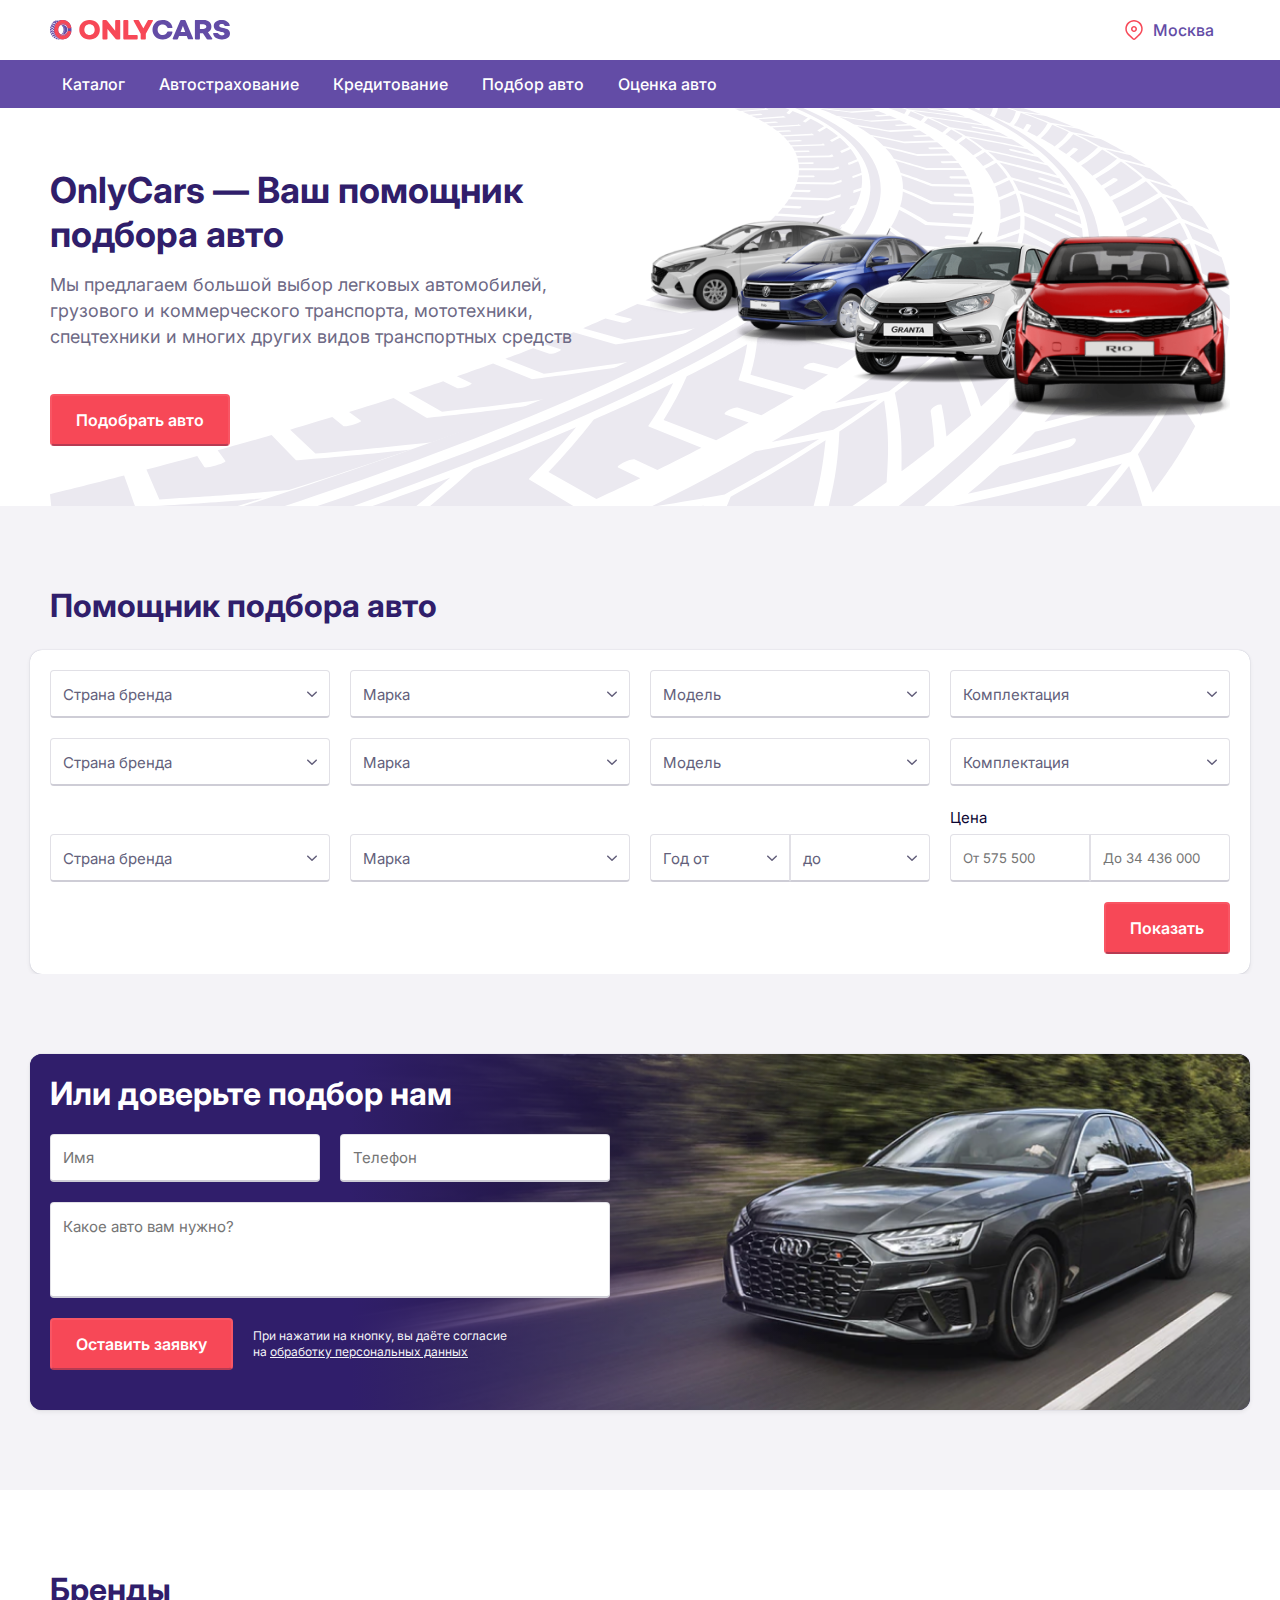
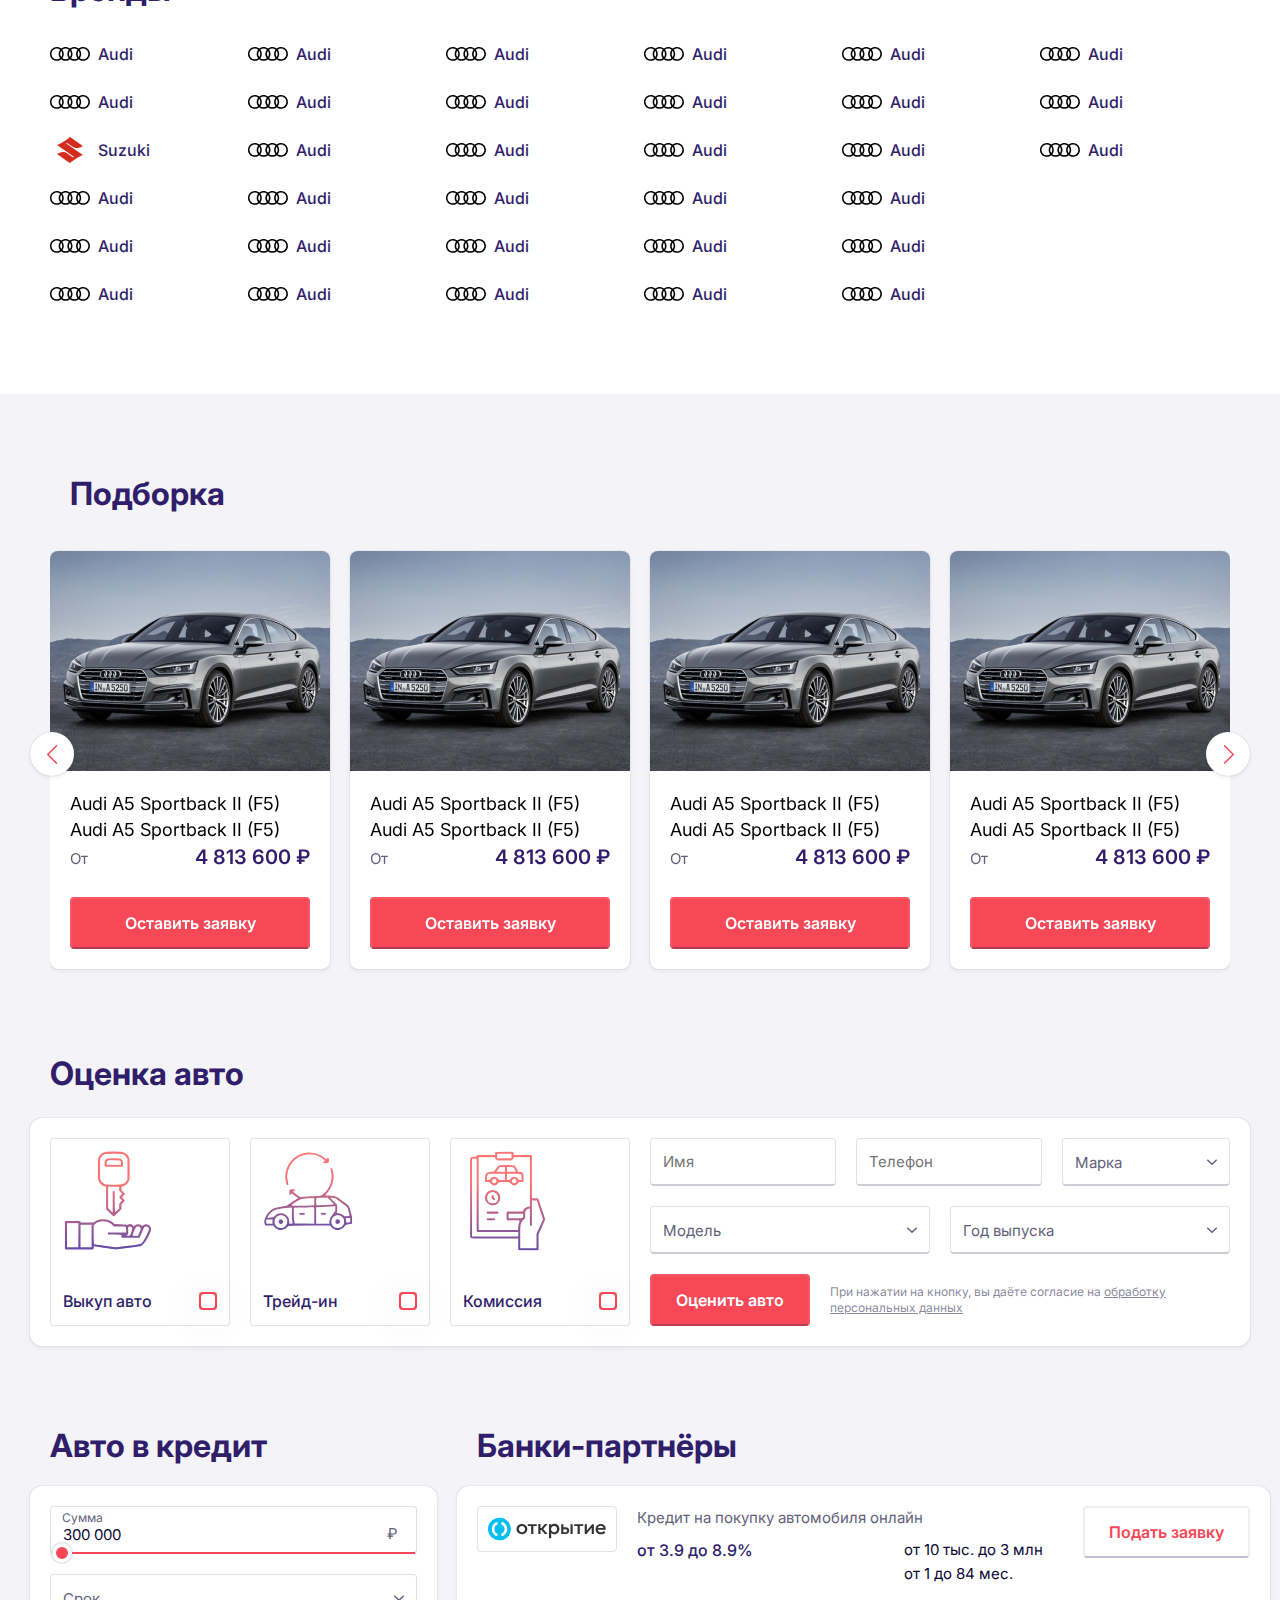
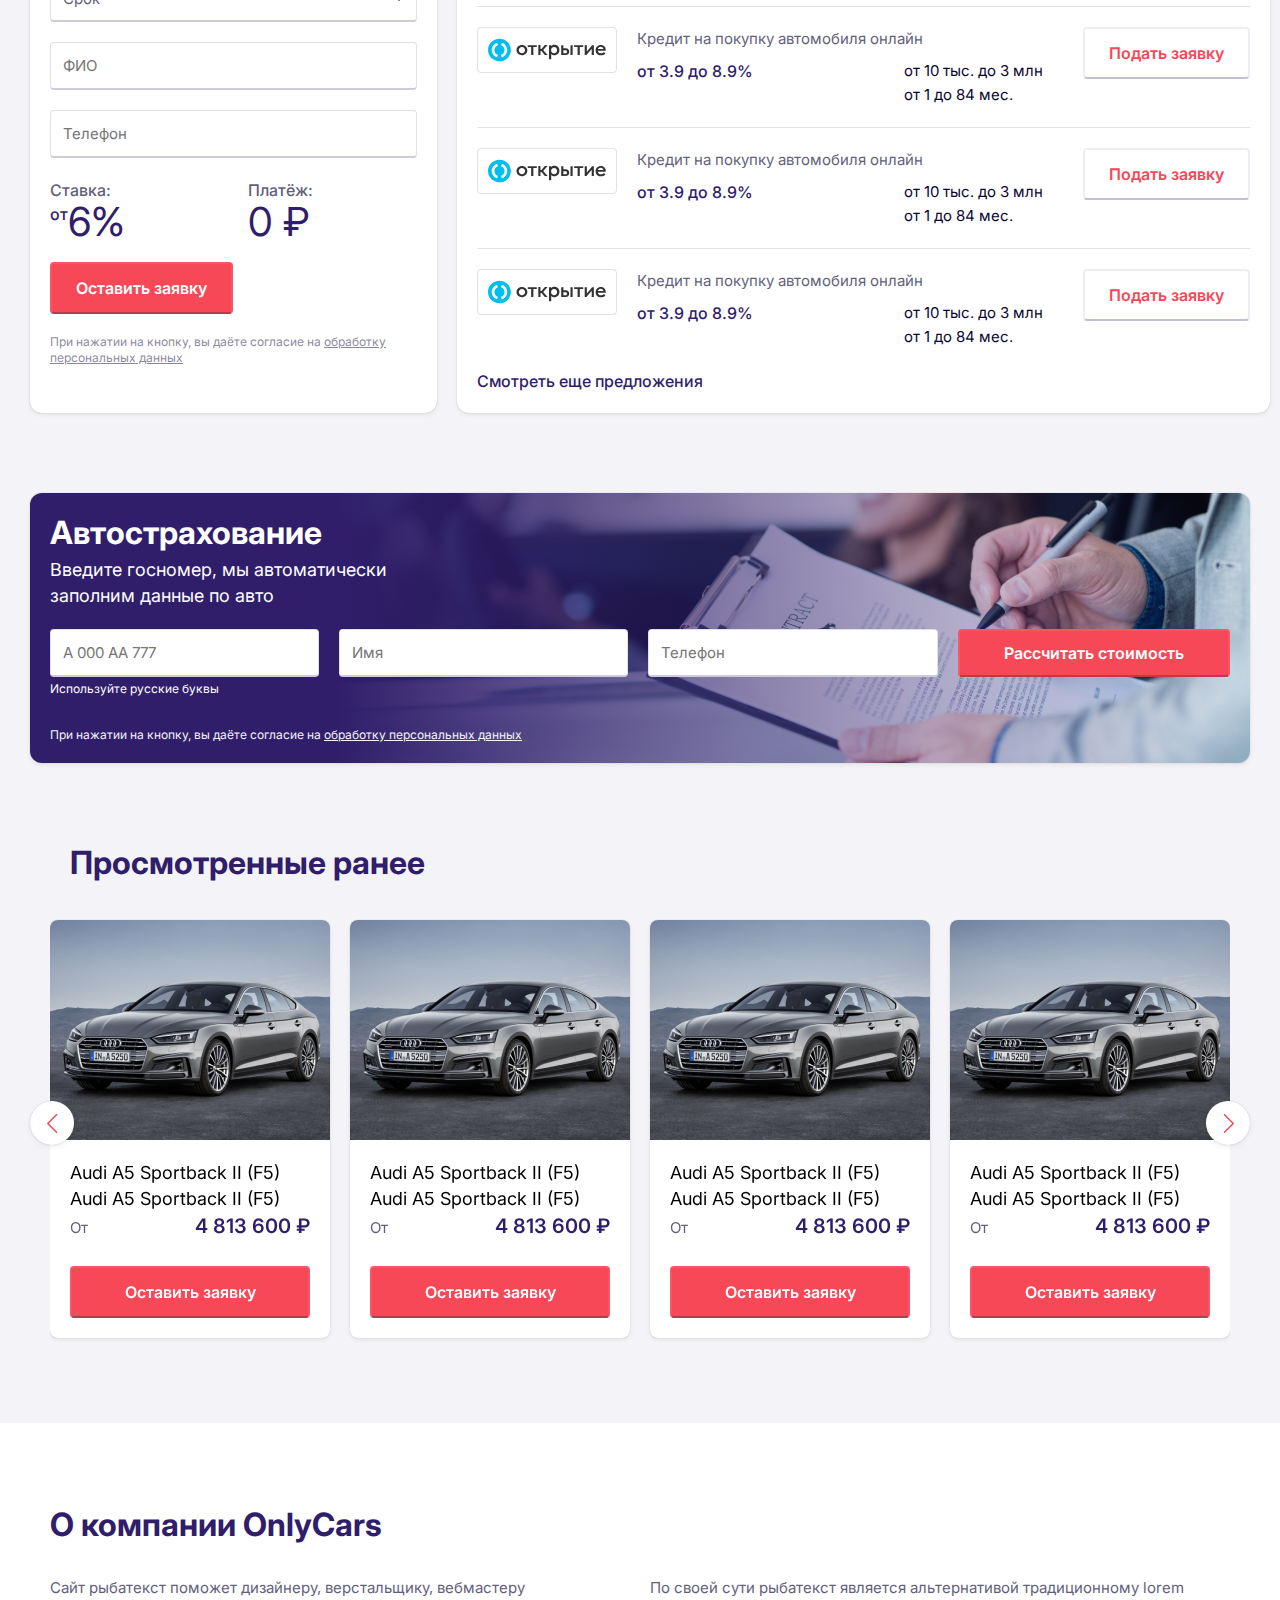
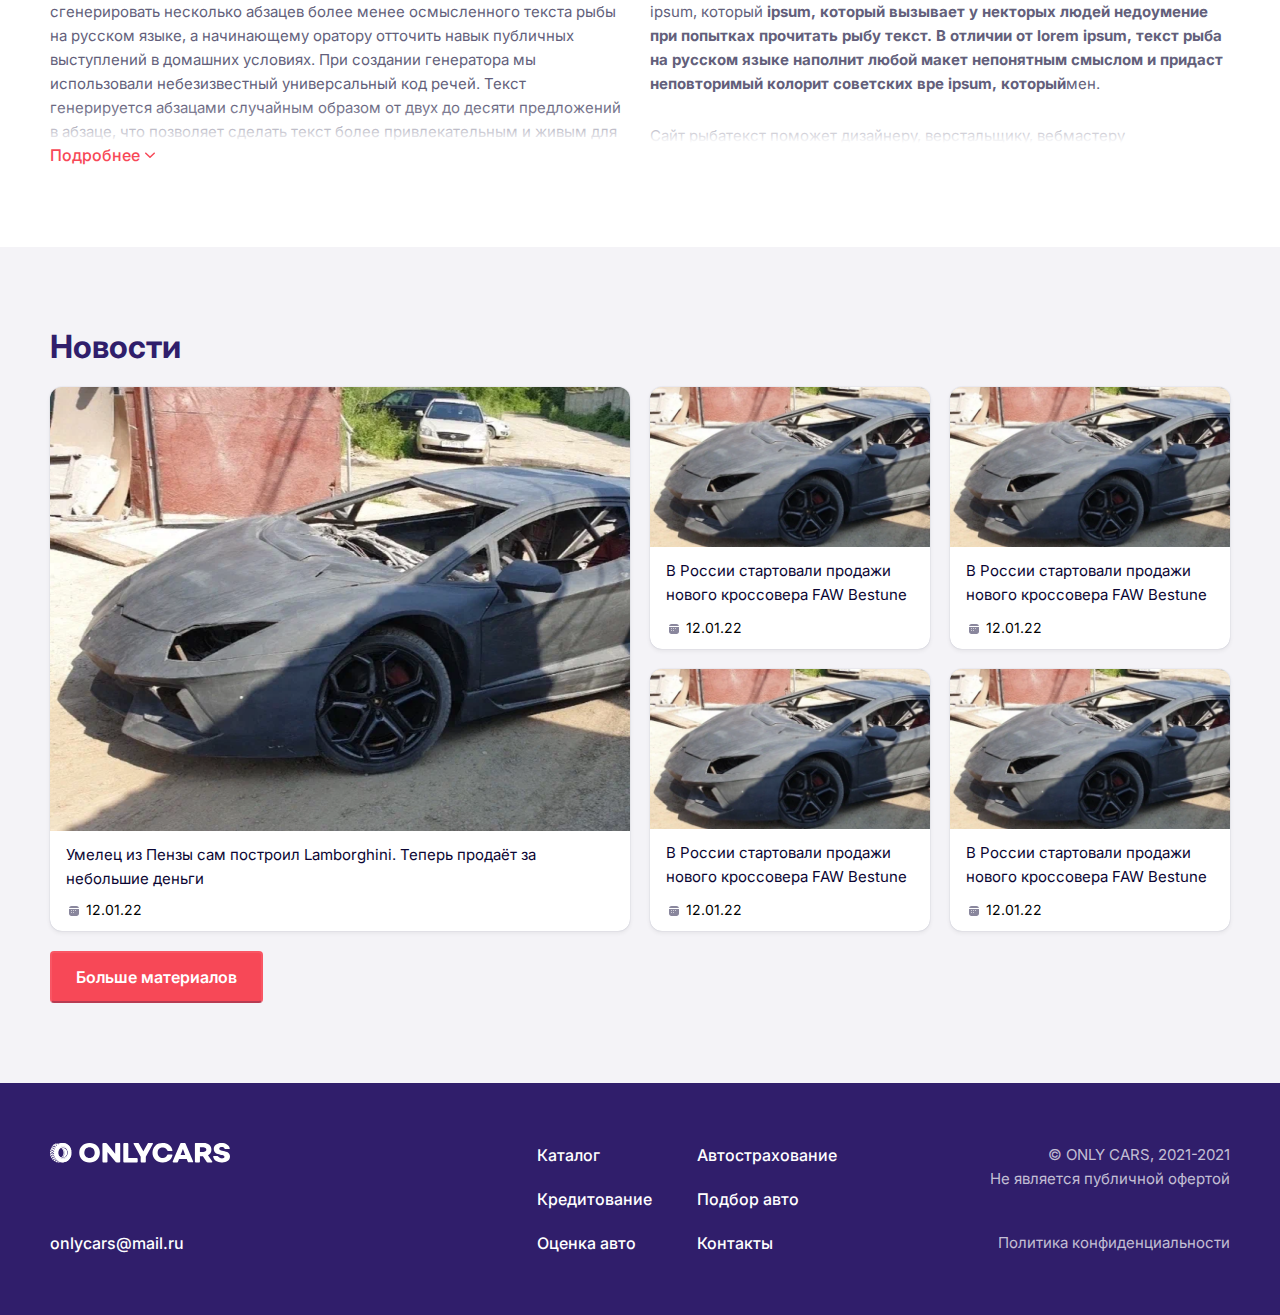
==== index.html @ d1225c5e "Add files via upload" ====
<html lang="ru">
  <head>
    <meta charset="UTF-8" />
    <meta http-equiv="X-UA-Compatible" content="IE=edge" />
    <meta name="viewport" content="width=device-width,initial-scale=1" />
    <title>Onlycars</title>
    <script
      defer="defer"
      src="assets/scripts/bundle.b6a43bd63173e83400b4.js"
    ></script>
    <link href="assets/scripts/./../styles/main.css" rel="stylesheet" />
  </head>
  <body>
    <div class="wrapper">
      <header class="header">
        <div class="_container-mini">
          <div class="header__container">
            <div class="header__top">
              <a href="/" class="header__logo_link"
                ><img
                  src="./assets/img/Logo.svg"
                  alt="onlycars"
                  class="header__logo_img"
              /></a>
              <div class="header__location location">
                <img
                  src="./assets/img/icons/location.svg"
                  alt=""
                  class="header__location_icon"
                />
                <p class="header__location_name">Москва</p>
              </div>
              <div class="header__burger">
                <div></div>
                <div></div>
                <div></div>
              </div>
            </div>
          </div>
        </div>
        <div class="header__nav">
          <div class="header__mobile-location _container-mini">
            <div class="header__location location mobile">
              <img
                src="./assets/img/icons/location.svg"
                alt=""
                class="header__location_icon"
              />
              <p class="header__location_name">Москва</p>
            </div>
          </div>
          <nav class="_container-mini nav">
            <ul>
              <li><a href="/">Каталог</a></li>
              <li><a href="/">Автострахование</a></li>
              <li><a href="/">Кредитование</a></li>
              <li><a href="/">Подбор авто</a></li>
              <li><a href="/">Оценка авто</a></li>
              <div class="hoveritem"></div>
            </ul>
          </nav>
        </div>
      </header>
      <div class="modal close citymodal">
        <div class="modal__container citymodal__container">
          <div class="citymodal__title">Выберите город</div>
          <div class="citymodal__search">
            <input class="citymodal__input" placeholder="Поиск" />
            <img
              src="./assets/img/icons/search.svg"
              alt=""
              class="citymodal__search-icon"
            />
          </div>
          <div class="citymodal__popular-cities">
            <a href="/moskva" class="citymodal__popular-city">Москва</a>
            <a href="/moskva" class="citymodal__popular-city"
              >Санкт-Петербург</a
            >
            <a href="/moskva" class="citymodal__popular-city">Воронеж</a>
            <a href="/moskva" class="citymodal__popular-city">Волгоград</a>
            <a href="/moskva" class="citymodal__popular-city">Екатеринбург</a>
            <a href="/moskva" class="citymodal__popular-city">Казань</a>
            <a href="/moskva" class="citymodal__popular-city">Краснодар</a>
          </div>
          <div class="citymodal__citieslist">
            <a href="/moskva" class="citymodal__city">Москва</a>
            <a href="/moskva" class="citymodal__city">Санкт-Петербург</a>
            <a href="/moskva" class="citymodal__city">Воронеж</a>
            <a href="/moskva" class="citymodal__city">Волгоград</a>
            <a href="/moskva" class="citymodal__city">Екатеринбург</a>
            <a href="/moskva" class="citymodal__city">Казань</a>
            <a href="/moskva" class="citymodal__city">Краснодар</a>
            <a href="/moskva" class="citymodal__city">Абинск</a>
            <a href="/moskva" class="citymodal__city">Аксай</a>
            <a href="/moskva" class="citymodal__city">Анжеро-Судженск</a>
            <a href="/moskva" class="citymodal__city">Архангельск</a>
            <a href="/moskva" class="citymodal__city">Белая Калитва</a>
            <a href="/moskva" class="citymodal__city">Белгород</a>
            <a href="/moskva" class="citymodal__city">Бердск</a>
            <a href="/moskva" class="citymodal__city">Бийск</a>
            <a href="/moskva" class="citymodal__city">Борисоглебск</a>
            <a href="/moskva" class="citymodal__city">Борисоглебск</a>
            <a href="/moskva" class="citymodal__city">Сочи</a>
            <a href="/moskva" class="citymodal__city">Крым</a>
            <a href="/moskva" class="citymodal__city">Ростов-на-дону</a>
            <a href="/moskva" class="citymodal__city">Ейск</a>
            <a href="/moskva" class="citymodal__city">Новороссийск</a>
          </div>
        </div>
        <div class="modal__close close citymodal__close">
          <img
            src="./assets/img/icons/close.svg"
            alt=""
            class="modal__close_icon close"
          />
        </div>
      </div>
      <main class="main">
        <section class="fs">
          <div class="_container-mini">
            <div class="fs__container">
              <div class="fs__content">
                <h1 class="fs__title">OnlyCars — Ваш помощник подбора авто</h1>
                <p class="fs__text">
                  Мы предлагаем большой выбор легковых автомобилей, грузового и
                  коммерческого транспорта, мототехники, спецтехники и многих
                  других видов транспортных средств
                </p>
                <div class="fs__btn-border btn-border">
                  <a href="/" class="fs__btn btn">Подобрать авто</a>
                </div>
              </div>
              <div class="fs__image-wrapper">
                <img src="./assets/img/cars.png" class="fs__cars" alt="" />
              </div>
              <img src="./assets/img/road.svg" class="fs__road" alt="" />
            </div>
          </div>
        </section>
        <section class="selection">
          <div class="_container">
            <div class="selection__container">
              <h2 class="selection__title">Помощник подбора авто</h2>
              <div class="selection__wrapper">
                <form class="selection__form form" autocomplete="off">
                  <div class="form__container">
                    <div class="form__select-s-wrapper">
                      <input
                        type="hidden"
                        name="strana"
                        value=""
                        class="form__hidden-input"
                        required
                      />
                      <div class="form__select">
                        <p class="form__placeholder">Страна бренда</p>
                        <p class="form__selected"></p>
                        <img
                          src="./assets/img/icons/arrow.svg"
                          alt=""
                          class="form__arrow"
                        />
                      </div>
                      <div class="form__dropdown">
                        <div class="form__dd-search">
                          <input class="form__dd-input" placeholder="Поиск" />
                          <img
                            src="./assets/img/icons/search.svg"
                            alt=""
                            class="form__dd-icon"
                          />
                        </div>
                        <div value="Россия" class="form__dd-item">
                          <div class="form__checked"></div>
                          <p>Россия</p>
                        </div>
                        <div value="Германия" class="form__dd-item">
                          <div class="form__checked"></div>
                          <p>Германия</p>
                        </div>
                        <div value="Германия" class="form__dd-item">
                          <div class="form__checked"></div>
                          <p>Германия</p>
                        </div>
                        <div value="Германия" class="form__dd-item">
                          <div class="form__checked"></div>
                          <p>Германия</p>
                        </div>
                        <div value="Германия" class="form__dd-item">
                          <div class="form__checked"></div>
                          <p>Германия</p>
                        </div>
                        <div value="Германия" class="form__dd-item">
                          <div class="form__checked"></div>
                          <p>Германия</p>
                        </div>
                        <div value="Германия" class="form__dd-item">
                          <div class="form__checked"></div>
                          <p>Германия</p>
                        </div>
                        <div value="Германия" class="form__dd-item">
                          <div class="form__checked"></div>
                          <p>Германия</p>
                        </div>
                        <div value="Германия" class="form__dd-item">
                          <div class="form__checked"></div>
                          <p>Германия</p>
                        </div>
                        <div value="Германия" class="form__dd-item">
                          <div class="form__checked"></div>
                          <p>Германия</p>
                        </div>
                        <div value="Германия" class="form__dd-item">
                          <div class="form__checked"></div>
                          <p>Германия</p>
                        </div>
                        <div value="Германия" class="form__dd-item">
                          <div class="form__checked"></div>
                          <p>Германия</p>
                        </div>
                        <div value="Германия" class="form__dd-item">
                          <div class="form__checked"></div>
                          <p>Германия</p>
                        </div>
                      </div>
                    </div>
                    <div class="form__select-s-wrapper">
                      <input
                        type="hidden"
                        name="marka"
                        value=""
                        class="form__hidden-input"
                        required
                      />
                      <div class="form__select">
                        <p class="form__placeholder">Марка</p>
                        <p class="form__selected"></p>
                        <img
                          src="./assets/img/icons/arrow.svg"
                          alt=""
                          class="form__arrow"
                        />
                      </div>
                      <div class="form__dropdown">
                        <div class="form__dd-search">
                          <input class="form__dd-input" placeholder="Поиск" />
                          <img
                            src="./assets/img/icons/search.svg"
                            alt=""
                            class="form__dd-icon"
                          />
                        </div>
                        <div value="Audi" class="form__dd-item">
                          <div class="form__checked"></div>
                          <p>Audi</p>
                        </div>
                        <div value="BMW" class="form__dd-item">
                          <div class="form__checked"></div>
                          <p>BMW</p>
                        </div>
                        <div value="Lada" class="form__dd-item">
                          <div class="form__checked"></div>
                          <p>Lada</p>
                        </div>
                        <div value="Renault" class="form__dd-item">
                          <div class="form__checked"></div>
                          <p>Renault</p>
                        </div>
                        <div value="Peugeot" class="form__dd-item">
                          <div class="form__checked"></div>
                          <p>Peugeot</p>
                        </div>
                        <div value="Lexus" class="form__dd-item">
                          <div class="form__checked"></div>
                          <p>Lexus</p>
                        </div>
                      </div>
                    </div>
                    <div class="form__select-s-wrapper">
                      <input
                        type="hidden"
                        name="model"
                        value=""
                        class="form__hidden-input"
                        required
                      />
                      <div class="form__select">
                        <p class="form__placeholder">Модель</p>
                        <p class="form__selected"></p>
                        <img
                          src="./assets/img/icons/arrow.svg"
                          alt=""
                          class="form__arrow"
                        />
                      </div>
                      <div class="form__dropdown">
                        <div class="form__dd-search">
                          <input class="form__dd-input" placeholder="Поиск" />
                          <img
                            src="./assets/img/icons/search.svg"
                            alt=""
                            class="form__dd-icon"
                          />
                        </div>
                        <div value="X1" class="form__dd-item">
                          <div class="form__checked"></div>
                          <p>X1</p>
                        </div>
                        <div value="X2" class="form__dd-item">
                          <div class="form__checked"></div>
                          <p>X2</p>
                        </div>
                        <div value="X6" class="form__dd-item">
                          <div class="form__checked"></div>
                          <p>X6</p>
                        </div>
                        <div value="XG" class="form__dd-item">
                          <div class="form__checked"></div>
                          <p>XG</p>
                        </div>
                        <div value="GX" class="form__dd-item">
                          <div class="form__checked"></div>
                          <p>GX</p>
                        </div>
                        <div value="XGX" class="form__dd-item">
                          <div class="form__checked"></div>
                          <p>XGX</p>
                        </div>
                      </div>
                    </div>
                    <div class="form__select-s-wrapper">
                      <input
                        type="hidden"
                        name="complectation"
                        value=""
                        class="form__hidden-input"
                        required
                      />
                      <div class="form__select">
                        <p class="form__placeholder">Комплектация</p>
                        <p class="form__selected"></p>
                        <img
                          src="./assets/img/icons/arrow.svg"
                          alt=""
                          class="form__arrow"
                        />
                      </div>
                      <div class="form__dropdown">
                        <div class="form__dd-search">
                          <input class="form__dd-input" placeholder="Поиск" />
                          <img
                            src="./assets/img/icons/search.svg"
                            alt=""
                            class="form__dd-icon"
                          />
                        </div>
                        <div value="Audi" class="form__dd-item">
                          <div class="form__checked"></div>
                          <p>Audi</p>
                        </div>
                        <div value="BMW" class="form__dd-item">
                          <div class="form__checked"></div>
                          <p>BMW</p>
                        </div>
                        <div value="Lada" class="form__dd-item">
                          <div class="form__checked"></div>
                          <p>Lada</p>
                        </div>
                        <div value="Renault" class="form__dd-item">
                          <div class="form__checked"></div>
                          <p>Renault</p>
                        </div>
                        <div value="Peugeot" class="form__dd-item">
                          <div class="form__checked"></div>
                          <p>Peugeot</p>
                        </div>
                        <div value="Lexus" class="form__dd-item">
                          <div class="form__checked"></div>
                          <p>Lexus</p>
                        </div>
                      </div>
                    </div>
                  </div>
                  <div class="form__container">
                    <div class="form__select-s-wrapper">
                      <input
                        type="hidden"
                        name="strana"
                        value=""
                        class="form__hidden-input"
                        required
                      />
                      <div class="form__select">
                        <p class="form__placeholder">Страна бренда</p>
                        <p class="form__selected"></p>
                        <img
                          src="./assets/img/icons/arrow.svg"
                          alt=""
                          class="form__arrow"
                        />
                      </div>
                      <div class="form__dropdown">
                        <div class="form__dd-search">
                          <input class="form__dd-input" placeholder="Поиск" />
                          <img
                            src="./assets/img/icons/search.svg"
                            alt=""
                            class="form__dd-icon"
                          />
                        </div>
                        <div value="Россия" class="form__dd-item">
                          <div class="form__checked"></div>
                          <p>Россия</p>
                        </div>
                        <div value="Германия" class="form__dd-item">
                          <div class="form__checked"></div>
                          <p>Германия</p>
                        </div>
                        <div value="Германия" class="form__dd-item">
                          <div class="form__checked"></div>
                          <p>Германия</p>
                        </div>
                        <div value="Германия" class="form__dd-item">
                          <div class="form__checked"></div>
                          <p>Германия</p>
                        </div>
                        <div value="Германия" class="form__dd-item">
                          <div class="form__checked"></div>
                          <p>Германия</p>
                        </div>
                        <div value="Германия" class="form__dd-item">
                          <div class="form__checked"></div>
                          <p>Германия</p>
                        </div>
                        <div value="Германия" class="form__dd-item">
                          <div class="form__checked"></div>
                          <p>Германия</p>
                        </div>
                        <div value="Германия" class="form__dd-item">
                          <div class="form__checked"></div>
                          <p>Германия</p>
                        </div>
                        <div value="Германия" class="form__dd-item">
                          <div class="form__checked"></div>
                          <p>Германия</p>
                        </div>
                        <div value="Германия" class="form__dd-item">
                          <div class="form__checked"></div>
                          <p>Германия</p>
                        </div>
                        <div value="Германия" class="form__dd-item">
                          <div class="form__checked"></div>
                          <p>Германия</p>
                        </div>
                        <div value="Германия" class="form__dd-item">
                          <div class="form__checked"></div>
                          <p>Германия</p>
                        </div>
                        <div value="Германия" class="form__dd-item">
                          <div class="form__checked"></div>
                          <p>Германия</p>
                        </div>
                      </div>
                    </div>
                    <div class="form__select-s-wrapper">
                      <input
                        type="hidden"
                        name="marka"
                        value=""
                        class="form__hidden-input"
                        required
                      />
                      <div class="form__select">
                        <p class="form__placeholder">Марка</p>
                        <p class="form__selected"></p>
                        <img
                          src="./assets/img/icons/arrow.svg"
                          alt=""
                          class="form__arrow"
                        />
                      </div>
                      <div class="form__dropdown">
                        <div class="form__dd-search">
                          <input class="form__dd-input" placeholder="Поиск" />
                          <img
                            src="./assets/img/icons/search.svg"
                            alt=""
                            class="form__dd-icon"
                          />
                        </div>
                        <div value="Audi" class="form__dd-item">
                          <div class="form__checked"></div>
                          <p>Audi</p>
                        </div>
                        <div value="BMW" class="form__dd-item">
                          <div class="form__checked"></div>
                          <p>BMW</p>
                        </div>
                        <div value="Lada" class="form__dd-item">
                          <div class="form__checked"></div>
                          <p>Lada</p>
                        </div>
                        <div value="Renault" class="form__dd-item">
                          <div class="form__checked"></div>
                          <p>Renault</p>
                        </div>
                        <div value="Peugeot" class="form__dd-item">
                          <div class="form__checked"></div>
                          <p>Peugeot</p>
                        </div>
                        <div value="Lexus" class="form__dd-item">
                          <div class="form__checked"></div>
                          <p>Lexus</p>
                        </div>
                      </div>
                    </div>
                    <div class="form__select-s-wrapper">
                      <input
                        type="hidden"
                        name="model"
                        value=""
                        class="form__hidden-input"
                        required
                      />
                      <div class="form__select">
                        <p class="form__placeholder">Модель</p>
                        <p class="form__selected"></p>
                        <img
                          src="./assets/img/icons/arrow.svg"
                          alt=""
                          class="form__arrow"
                        />
                      </div>
                      <div class="form__dropdown">
                        <div class="form__dd-search">
                          <input class="form__dd-input" placeholder="Поиск" />
                          <img
                            src="./assets/img/icons/search.svg"
                            alt=""
                            class="form__dd-icon"
                          />
                        </div>
                        <div value="X1" class="form__dd-item">
                          <div class="form__checked"></div>
                          <p>X1</p>
                        </div>
                        <div value="X2" class="form__dd-item">
                          <div class="form__checked"></div>
                          <p>X2</p>
                        </div>
                        <div value="X6" class="form__dd-item">
                          <div class="form__checked"></div>
                          <p>X6</p>
                        </div>
                        <div value="XG" class="form__dd-item">
                          <div class="form__checked"></div>
                          <p>XG</p>
                        </div>
                        <div value="GX" class="form__dd-item">
                          <div class="form__checked"></div>
                          <p>GX</p>
                        </div>
                        <div value="XGX" class="form__dd-item">
                          <div class="form__checked"></div>
                          <p>XGX</p>
                        </div>
                      </div>
                    </div>
                    <div class="form__select-s-wrapper">
                      <input
                        type="hidden"
                        name="complectation"
                        value=""
                        class="form__hidden-input"
                        required
                      />
                      <div class="form__select">
                        <p class="form__placeholder">Комплектация</p>
                        <p class="form__selected"></p>
                        <img
                          src="./assets/img/icons/arrow.svg"
                          alt=""
                          class="form__arrow"
                        />
                      </div>
                      <div class="form__dropdown">
                        <div class="form__dd-search">
                          <input class="form__dd-input" placeholder="Поиск" />
                          <img
                            src="./assets/img/icons/search.svg"
                            alt=""
                            class="form__dd-icon"
                          />
                        </div>
                        <div value="Audi" class="form__dd-item">
                          <div class="form__checked"></div>
                          <p>Audi</p>
                        </div>
                        <div value="BMW" class="form__dd-item">
                          <div class="form__checked"></div>
                          <p>BMW</p>
                        </div>
                        <div value="Lada" class="form__dd-item">
                          <div class="form__checked"></div>
                          <p>Lada</p>
                        </div>
                        <div value="Renault" class="form__dd-item">
                          <div class="form__checked"></div>
                          <p>Renault</p>
                        </div>
                        <div value="Peugeot" class="form__dd-item">
                          <div class="form__checked"></div>
                          <p>Peugeot</p>
                        </div>
                        <div value="Lexus" class="form__dd-item">
                          <div class="form__checked"></div>
                          <p>Lexus</p>
                        </div>
                      </div>
                    </div>
                  </div>
                  <div class="form__container">
                    <div class="form__select-s-wrapper">
                      <input
                        type="hidden"
                        name="strana"
                        value=""
                        class="form__hidden-input"
                        required
                      />
                      <div class="form__select">
                        <p class="form__placeholder">Страна бренда</p>
                        <p class="form__selected"></p>
                        <img
                          src="./assets/img/icons/arrow.svg"
                          alt=""
                          class="form__arrow"
                        />
                      </div>
                      <div class="form__dropdown">
                        <div class="form__dd-search">
                          <input class="form__dd-input" placeholder="Поиск" />
                          <img
                            src="./assets/img/icons/search.svg"
                            alt=""
                            class="form__dd-icon"
                          />
                        </div>
                        <div value="Россия" class="form__dd-item">
                          <div class="form__checked"></div>
                          <p>Россия</p>
                        </div>
                        <div value="Германия" class="form__dd-item">
                          <div class="form__checked"></div>
                          <p>Германия</p>
                        </div>
                        <div value="Германия" class="form__dd-item">
                          <div class="form__checked"></div>
                          <p>Германия</p>
                        </div>
                        <div value="Германия" class="form__dd-item">
                          <div class="form__checked"></div>
                          <p>Германия</p>
                        </div>
                        <div value="Германия" class="form__dd-item">
                          <div class="form__checked"></div>
                          <p>Германия</p>
                        </div>
                        <div value="Германия" class="form__dd-item">
                          <div class="form__checked"></div>
                          <p>Германия</p>
                        </div>
                        <div value="Германия" class="form__dd-item">
                          <div class="form__checked"></div>
                          <p>Германия</p>
                        </div>
                        <div value="Германия" class="form__dd-item">
                          <div class="form__checked"></div>
                          <p>Германия</p>
                        </div>
                        <div value="Германия" class="form__dd-item">
                          <div class="form__checked"></div>
                          <p>Германия</p>
                        </div>
                        <div value="Германия" class="form__dd-item">
                          <div class="form__checked"></div>
                          <p>Германия</p>
                        </div>
                        <div value="Германия" class="form__dd-item">
                          <div class="form__checked"></div>
                          <p>Германия</p>
                        </div>
                        <div value="Германия" class="form__dd-item">
                          <div class="form__checked"></div>
                          <p>Германия</p>
                        </div>
                        <div value="Германия" class="form__dd-item">
                          <div class="form__checked"></div>
                          <p>Германия</p>
                        </div>
                      </div>
                    </div>
                    <div class="form__select-s-wrapper">
                      <input
                        type="hidden"
                        name="marka"
                        value=""
                        class="form__hidden-input"
                        required
                      />
                      <div class="form__select">
                        <p class="form__placeholder">Марка</p>
                        <p class="form__selected"></p>
                        <img
                          src="./assets/img/icons/arrow.svg"
                          alt=""
                          class="form__arrow"
                        />
                      </div>
                      <div class="form__dropdown">
                        <div class="form__dd-search">
                          <input class="form__dd-input" placeholder="Поиск" />
                          <img
                            src="./assets/img/icons/search.svg"
                            alt=""
                            class="form__dd-icon"
                          />
                        </div>
                        <div value="Audi" class="form__dd-item">
                          <div class="form__checked"></div>
                          <p>Audi</p>
                        </div>
                        <div value="BMW" class="form__dd-item">
                          <div class="form__checked"></div>
                          <p>BMW</p>
                        </div>
                        <div value="Lada" class="form__dd-item">
                          <div class="form__checked"></div>
                          <p>Lada</p>
                        </div>
                        <div value="Renault" class="form__dd-item">
                          <div class="form__checked"></div>
                          <p>Renault</p>
                        </div>
                        <div value="Peugeot" class="form__dd-item">
                          <div class="form__checked"></div>
                          <p>Peugeot</p>
                        </div>
                        <div value="Lexus" class="form__dd-item">
                          <div class="form__checked"></div>
                          <p>Lexus</p>
                        </div>
                      </div>
                    </div>
                    <div class="form__year-wrapper">
                      <div class="form__select-s-wrapper">
                        <input
                          type="hidden"
                          name="yearfrom"
                          value=""
                          class="form__hidden-input"
                          required
                        />
                        <div class="form__select">
                          <p class="form__placeholder">Год от</p>
                          <p class="form__selected"></p>
                          <img
                            src="./assets/img/icons/arrow.svg"
                            alt=""
                            class="form__arrow"
                          />
                        </div>
                        <div class="form__dropdown">
                          <div class="form__dd-search">
                            <input
                              type="number"
                              class="form__dd-input year"
                              placeholder="Ввод года"
                            />
                          </div>
                          <div value="2000" class="form__dd-item">
                            <div class="form__checked"></div>
                            <p>2000</p>
                          </div>
                          <div value="2001" class="form__dd-item">
                            <div class="form__checked"></div>
                            <p>2001</p>
                          </div>
                          <div value="2002" class="form__dd-item">
                            <div class="form__checked"></div>
                            <p>2002</p>
                          </div>
                          <div value="2003" class="form__dd-item">
                            <div class="form__checked"></div>
                            <p>2003</p>
                          </div>
                          <div value="2004" class="form__dd-item">
                            <div class="form__checked"></div>
                            <p>2004</p>
                          </div>
                        </div>
                      </div>
                      <div class="form__select-s-wrapper year">
                        <input
                          type="hidden"
                          name="yearto"
                          value=""
                          class="form__hidden-input"
                          required
                        />
                        <div class="form__select">
                          <p class="form__placeholder">до</p>
                          <p class="form__selected"></p>
                          <img
                            src="./assets/img/icons/arrow.svg"
                            alt=""
                            class="form__arrow"
                          />
                        </div>
                        <div class="form__dropdown">
                          <div class="form__dd-search">
                            <input
                              type="number"
                              class="form__dd-input year"
                              placeholder="Ввод года"
                            />
                          </div>
                          <div value="2000" class="form__dd-item">
                            <div class="form__checked"></div>
                            <p>2000</p>
                          </div>
                          <div value="2001" class="form__dd-item">
                            <div class="form__checked"></div>
                            <p>2001</p>
                          </div>
                          <div value="2002" class="form__dd-item">
                            <div class="form__checked"></div>
                            <p>2002</p>
                          </div>
                          <div value="2003" class="form__dd-item">
                            <div class="form__checked"></div>
                            <p>2003</p>
                          </div>
                          <div value="2004" class="form__dd-item">
                            <div class="form__checked"></div>
                            <p>2004</p>
                          </div>
                        </div>
                      </div>
                    </div>
                    <div class="form__label-wrapper">
                      <p class="form__label">Цена</p>
                      <div class="form__cost-wrapper">
                        <input
                          name="costfrom"
                          value=""
                          placeholder="От 575 500"
                          class="form__cost-input"
                        />
                        <input
                          name="costto"
                          value=""
                          placeholder="До 34 436 000"
                          class="form__cost-input"
                        />
                      </div>
                    </div>
                  </div>
                  <button class="btn selection__btn">Показать</button>
                </form>
              </div>
            </div>
          </div>
        </section>
        <section class="trusttous">
          <div class="_container">
            <div class="trusttous__container">
              <div class="trusttous__content">
                <div class="trusttous__title">Или доверьте подбор нам</div>
                <div class="trusttous__form form">
                  <div class="form__container trusttous__form-container">
                    <input name="name" placeholder="Имя" class="form__input" />
                    <input
                      name="phone"
                      placeholder="Телефон"
                      class="form__input"
                    />
                  </div>
                  <div class="form__container">
                    <textarea
                      name="message"
                      placeholder="Какое авто вам нужно?"
                      class="form__textarea form__input"
                    ></textarea>
                  </div>
                  <div class="form__container trusttous__form-container">
                    <button class="btn form__btn trusttous__btn">
                      Оставить заявку
                    </button>
                    <div class="form__politika trusttous__politika">
                      <span>При нажатии на кнопку, вы даёте согласие на </span
                      ><a href="/">обработку персональных данных</a>
                    </div>
                  </div>
                </div>
              </div>
              <img src="./assets/img/car.png" alt="" class="trusttous__bg" />
            </div>
          </div>
        </section>
        <section class="brands">
          <div class="_container-mini">
            <div class="brands__container">
              <h2 class="brands__title">Бренды</h2>
              <div class="brands__grid">
                <div class="brands__item">
                  <div class="brands__img-wrapper">
                    <div class="brands__img-wrapper">
                      <img
                        src="./assets/img/audi.svg"
                        alt=""
                        class="brands__img"
                      />
                    </div>
                  </div>
                  <p class="brands__name">Audi</p>
                </div>
                <div class="brands__item">
                  <div class="brands__img-wrapper">
                    <img
                      src="./assets/img/audi.svg"
                      alt=""
                      class="brands__img"
                    />
                  </div>
                  <p class="brands__name">Audi</p>
                </div>
                <div class="brands__item">
                  <div class="brands__img-wrapper">
                    <img
                      src="./assets/img/suzuki.svg"
                      alt=""
                      class="brands__img"
                    />
                  </div>
                  <p class="brands__name">Suzuki</p>
                </div>
                <div class="brands__item">
                  <div class="brands__img-wrapper">
                    <img
                      src="./assets/img/audi.svg"
                      alt=""
                      class="brands__img"
                    />
                  </div>
                  <p class="brands__name">Audi</p>
                </div>
                <div class="brands__item">
                  <div class="brands__img-wrapper">
                    <img
                      src="./assets/img/audi.svg"
                      alt=""
                      class="brands__img"
                    />
                  </div>
                  <p class="brands__name">Audi</p>
                </div>
                <div class="brands__item">
                  <div class="brands__img-wrapper">
                    <img
                      src="./assets/img/audi.svg"
                      alt=""
                      class="brands__img"
                    />
                  </div>
                  <p class="brands__name">Audi</p>
                </div>
                <div class="brands__item">
                  <div class="brands__img-wrapper">
                    <img
                      src="./assets/img/audi.svg"
                      alt=""
                      class="brands__img"
                    />
                  </div>
                  <p class="brands__name">Audi</p>
                </div>
                <div class="brands__item">
                  <div class="brands__img-wrapper">
                    <img
                      src="./assets/img/audi.svg"
                      alt=""
                      class="brands__img"
                    />
                  </div>
                  <p class="brands__name">Audi</p>
                </div>
                <div class="brands__item">
                  <div class="brands__img-wrapper">
                    <img
                      src="./assets/img/audi.svg"
                      alt=""
                      class="brands__img"
                    />
                  </div>
                  <p class="brands__name">Audi</p>
                </div>
                <div class="brands__item">
                  <div class="brands__img-wrapper">
                    <img
                      src="./assets/img/audi.svg"
                      alt=""
                      class="brands__img"
                    />
                  </div>
                  <p class="brands__name">Audi</p>
                </div>
                <div class="brands__item">
                  <div class="brands__img-wrapper">
                    <img
                      src="./assets/img/audi.svg"
                      alt=""
                      class="brands__img"
                    />
                  </div>
                  <p class="brands__name">Audi</p>
                </div>
                <div class="brands__item">
                  <div class="brands__img-wrapper">
                    <img
                      src="./assets/img/audi.svg"
                      alt=""
                      class="brands__img"
                    />
                  </div>
                  <p class="brands__name">Audi</p>
                </div>
                <div class="brands__item">
                  <div class="brands__img-wrapper">
                    <img
                      src="./assets/img/audi.svg"
                      alt=""
                      class="brands__img"
                    />
                  </div>
                  <p class="brands__name">Audi</p>
                </div>
                <div class="brands__item">
                  <div class="brands__img-wrapper">
                    <img
                      src="./assets/img/audi.svg"
                      alt=""
                      class="brands__img"
                    />
                  </div>
                  <p class="brands__name">Audi</p>
                </div>
                <div class="brands__item">
                  <div class="brands__img-wrapper">
                    <img
                      src="./assets/img/audi.svg"
                      alt=""
                      class="brands__img"
                    />
                  </div>
                  <p class="brands__name">Audi</p>
                </div>
                <div class="brands__item">
                  <div class="brands__img-wrapper">
                    <img
                      src="./assets/img/audi.svg"
                      alt=""
                      class="brands__img"
                    />
                  </div>
                  <p class="brands__name">Audi</p>
                </div>
                <div class="brands__item">
                  <div class="brands__img-wrapper">
                    <img
                      src="./assets/img/audi.svg"
                      alt=""
                      class="brands__img"
                    />
                  </div>
                  <p class="brands__name">Audi</p>
                </div>
                <div class="brands__item">
                  <div class="brands__img-wrapper">
                    <img
                      src="./assets/img/audi.svg"
                      alt=""
                      class="brands__img"
                    />
                  </div>
                  <p class="brands__name">Audi</p>
                </div>
                <div class="brands__item">
                  <div class="brands__img-wrapper">
                    <img
                      src="./assets/img/audi.svg"
                      alt=""
                      class="brands__img"
                    />
                  </div>
                  <p class="brands__name">Audi</p>
                </div>
                <div class="brands__item">
                  <div class="brands__img-wrapper">
                    <img
                      src="./assets/img/audi.svg"
                      alt=""
                      class="brands__img"
                    />
                  </div>
                  <p class="brands__name">Audi</p>
                </div>
                <div class="brands__item">
                  <div class="brands__img-wrapper">
                    <img
                      src="./assets/img/audi.svg"
                      alt=""
                      class="brands__img"
                    />
                  </div>
                  <p class="brands__name">Audi</p>
                </div>
                <div class="brands__item">
                  <div class="brands__img-wrapper">
                    <img
                      src="./assets/img/audi.svg"
                      alt=""
                      class="brands__img"
                    />
                  </div>
                  <p class="brands__name">Audi</p>
                </div>
                <div class="brands__item">
                  <div class="brands__img-wrapper">
                    <img
                      src="./assets/img/audi.svg"
                      alt=""
                      class="brands__img"
                    />
                  </div>
                  <p class="brands__name">Audi</p>
                </div>
                <div class="brands__item">
                  <div class="brands__img-wrapper">
                    <img
                      src="./assets/img/audi.svg"
                      alt=""
                      class="brands__img"
                    />
                  </div>
                  <p class="brands__name">Audi</p>
                </div>
                <div class="brands__item">
                  <div class="brands__img-wrapper">
                    <img
                      src="./assets/img/audi.svg"
                      alt=""
                      class="brands__img"
                    />
                  </div>
                  <p class="brands__name">Audi</p>
                </div>
                <div class="brands__item">
                  <div class="brands__img-wrapper">
                    <img
                      src="./assets/img/audi.svg"
                      alt=""
                      class="brands__img"
                    />
                  </div>
                  <p class="brands__name">Audi</p>
                </div>
                <div class="brands__item">
                  <div class="brands__img-wrapper">
                    <img
                      src="./assets/img/audi.svg"
                      alt=""
                      class="brands__img"
                    />
                  </div>
                  <p class="brands__name">Audi</p>
                </div>
                <div class="brands__item">
                  <div class="brands__img-wrapper">
                    <img
                      src="./assets/img/audi.svg"
                      alt=""
                      class="brands__img"
                    />
                  </div>
                  <p class="brands__name">Audi</p>
                </div>
                <div class="brands__item">
                  <div class="brands__img-wrapper">
                    <img
                      src="./assets/img/audi.svg"
                      alt=""
                      class="brands__img"
                    />
                  </div>
                  <p class="brands__name">Audi</p>
                </div>
                <div class="brands__item">
                  <div class="brands__img-wrapper">
                    <img
                      src="./assets/img/audi.svg"
                      alt=""
                      class="brands__img"
                    />
                  </div>
                  <p class="brands__name">Audi</p>
                </div>
                <div class="brands__item">
                  <div class="brands__img-wrapper">
                    <img
                      src="./assets/img/audi.svg"
                      alt=""
                      class="brands__img"
                    />
                  </div>
                  <p class="brands__name">Audi</p>
                </div>
                <div class="brands__item">
                  <div class="brands__img-wrapper">
                    <img
                      src="./assets/img/audi.svg"
                      alt=""
                      class="brands__img"
                    />
                  </div>
                  <p class="brands__name">Audi</p>
                </div>
                <div class="brands__item">
                  <div class="brands__img-wrapper">
                    <img
                      src="./assets/img/audi.svg"
                      alt=""
                      class="brands__img"
                    />
                  </div>
                  <p class="brands__name">Audi</p>
                </div>
              </div>
              <div class="brands__showall">
                <p class="brands__showall_text">Показать все</p>
                <img
                  src="./assets/img/icons/arrow.svg"
                  alt=""
                  class="brands__showall_img"
                />
              </div>
            </div>
          </div>
        </section>
        <section class="compilation">
          <div class="_container">
            <div class="compilation__container">
              <h2 class="compilation__title">Подборка</h2>
              <div class="compilation__slider">
                <div class="compilation__swiper-wrapper swiper-wrapper">
                  <div class="compilation__slide swiper-slide">
                    <div class="comslide">
                      <img
                        src="./assets/img/compilation-car.png"
                        alt=""
                        class="comslide__image"
                      />
                      <div class="comslide__content">
                        <div class="comslide__name">
                          Audi A5 Sportback II (F5) Audi A5 Sportback II (F5)
                        </div>
                        <div class="comslide__cost">
                          <p class="comslide__from">От</p>
                          <div class="comslide__cost-text">4 813 600 ₽</div>
                        </div>
                        <a href="/" class="comslide__btn btn"
                          >Оставить заявку</a
                        >
                      </div>
                    </div>
                  </div>
                  <div class="compilation__slide swiper-slide">
                    <div class="comslide">
                      <img
                        src="./assets/img/compilation-car.png"
                        alt=""
                        class="comslide__image"
                      />
                      <div class="comslide__content">
                        <div class="comslide__name">
                          Audi A5 Sportback II (F5) Audi A5 Sportback II (F5)
                        </div>
                        <div class="comslide__cost">
                          <p class="comslide__from">От</p>
                          <div class="comslide__cost-text">4 813 600 ₽</div>
                        </div>
                        <a href="/" class="comslide__btn btn"
                          >Оставить заявку</a
                        >
                      </div>
                    </div>
                  </div>
                  <div class="compilation__slide swiper-slide">
                    <div class="comslide">
                      <img
                        src="./assets/img/compilation-car.png"
                        alt=""
                        class="comslide__image"
                      />
                      <div class="comslide__content">
                        <div class="comslide__name">
                          Audi A5 Sportback II (F5) Audi A5 Sportback II (F5)
                        </div>
                        <div class="comslide__cost">
                          <p class="comslide__from">От</p>
                          <div class="comslide__cost-text">4 813 600 ₽</div>
                        </div>
                        <a href="/" class="comslide__btn btn"
                          >Оставить заявку</a
                        >
                      </div>
                    </div>
                  </div>
                  <div class="compilation__slide swiper-slide">
                    <div class="comslide">
                      <img
                        src="./assets/img/compilation-car.png"
                        alt=""
                        class="comslide__image"
                      />
                      <div class="comslide__content">
                        <div class="comslide__name">
                          Audi A5 Sportback II (F5) Audi A5 Sportback II (F5)
                        </div>
                        <div class="comslide__cost">
                          <p class="comslide__from">От</p>
                          <div class="comslide__cost-text">4 813 600 ₽</div>
                        </div>
                        <a href="/" class="comslide__btn btn"
                          >Оставить заявку</a
                        >
                      </div>
                    </div>
                  </div>
                  <div class="compilation__slide swiper-slide">
                    <div class="seemore">
                      <img
                        src="./assets/img/seemore.svg"
                        alt=""
                        class="seemore__image"
                      />
                      <a href="/" class="seemore__btn btn">Показать все</a>
                    </div>
                  </div>
                </div>
                <div class="compilation__controller">
                  <div class="compilation__arrow compilation__arrow-prev">
                    <svg
                      width="11"
                      height="19"
                      viewBox="0 0 11 19"
                      fill="none"
                      xmlns="http://www.w3.org/2000/svg"
                    >
                      <path
                        d="M10.0303 18.7803C9.73744 19.0732 9.26256 19.0732 8.96967 18.7803L0.21967 10.0303C0.0790176 9.88968 -8.69475e-09 9.69891 0 9.5C8.69475e-09 9.30109 0.0790177 9.11032 0.21967 8.96967L8.96967 0.21967C9.26256 -0.0732233 9.73744 -0.0732233 10.0303 0.21967C10.3232 0.512563 10.3232 0.987437 10.0303 1.28033L1.81066 9.5L10.0303 17.7197C10.3232 18.0126 10.3232 18.4874 10.0303 18.7803Z"
                      ></path>
                    </svg>
                  </div>
                  <div class="compilation__arrow compilation__arrow-next">
                    <svg
                      width="11"
                      height="19"
                      viewBox="0 0 11 19"
                      fill="none"
                      xmlns="http://www.w3.org/2000/svg"
                    >
                      <path
                        d="M0.96967 0.219669C1.26256 -0.0732231 1.73744 -0.0732231 2.03033 0.219669L10.7803 8.96967C10.921 9.11032 11 9.30109 11 9.5C11 9.69891 10.921 9.88968 10.7803 10.0303L2.03033 18.7803C1.73744 19.0732 1.26256 19.0732 0.969671 18.7803C0.676778 18.4874 0.676778 18.0126 0.969671 17.7197L9.18934 9.5L0.96967 1.28033C0.676777 0.987436 0.676777 0.512564 0.96967 0.219669Z"
                      ></path>
                    </svg>
                  </div>
                </div>
              </div>
            </div>
          </div>
        </section>
        <section class="carrating">
          <div class="_container">
            <div class="carrating__container">
              <h2 class="carrating__title title">Оценка авто</h2>
              <form class="carrating__form form" autocomplete="off">
                <div class="form__container-nm">
                  <div class="carrating__options">
                    <label class="carrating__option"
                      ><img
                        src="./assets/img/carraiting/1.svg"
                        alt=""
                        class="carrating__img" />
                      <div class="carrating__name-wrapper">
                        <div class="carrating__name">Выкуп авто</div>
                        <div class="carrating__checkbox form__checkbox">
                          <input type="checkbox" name="vikupauto" />
                          <div>
                            <img src="./assets/img/icons/Shape.svg" alt="" />
                          </div>
                        </div></div
                    ></label>
                    <label class="carrating__option"
                      ><img
                        src="./assets/img/carraiting/2.svg"
                        alt=""
                        class="carrating__img" />
                      <div class="carrating__name-wrapper">
                        <div class="carrating__name">Трейд-ин</div>
                        <div class="carrating__checkbox form__checkbox">
                          <input type="checkbox" name="traidin" />
                          <div>
                            <img src="./assets/img/icons/Shape.svg" alt="" />
                          </div>
                        </div></div
                    ></label>
                    <label class="carrating__option"
                      ><img
                        src="./assets/img/carraiting/3.svg"
                        alt=""
                        class="carrating__img" />
                      <div class="carrating__name-wrapper">
                        <div class="carrating__name">Комиссия</div>
                        <div class="carrating__checkbox form__checkbox">
                          <input type="checkbox" name="kommisia" />
                          <div>
                            <img src="./assets/img/icons/Shape.svg" alt="" />
                          </div>
                        </div></div
                    ></label>
                  </div>
                  <div class="carrating__fields">
                    <div class="form__container">
                      <input
                        name="name"
                        placeholder="Имя"
                        class="form__input"
                      />
                      <input
                        name="phone"
                        placeholder="Телефон"
                        class="form__input"
                      />
                      <div class="form__select-s-wrapper">
                        <input
                          type="hidden"
                          name="marka"
                          value=""
                          class="form__hidden-input"
                          required
                        />
                        <div class="form__select">
                          <p class="form__placeholder">Марка</p>
                          <p class="form__selected"></p>
                          <img
                            src="./assets/img/icons/arrow.svg"
                            alt=""
                            class="form__arrow"
                          />
                        </div>
                        <div class="form__dropdown">
                          <div class="form__dd-search">
                            <input class="form__dd-input" placeholder="Поиск" />
                            <img
                              src="./assets/img/icons/search.svg"
                              alt=""
                              class="form__dd-icon"
                            />
                          </div>
                          <div value="Audi" class="form__dd-item">
                            <div class="form__checked"></div>
                            <p>Audi</p>
                          </div>
                          <div value="BMW" class="form__dd-item">
                            <div class="form__checked"></div>
                            <p>BMW</p>
                          </div>
                          <div value="Lada" class="form__dd-item">
                            <div class="form__checked"></div>
                            <p>Lada</p>
                          </div>
                          <div value="Renault" class="form__dd-item">
                            <div class="form__checked"></div>
                            <p>Renault</p>
                          </div>
                          <div value="Peugeot" class="form__dd-item">
                            <div class="form__checked"></div>
                            <p>Peugeot</p>
                          </div>
                          <div value="Lexus" class="form__dd-item">
                            <div class="form__checked"></div>
                            <p>Lexus</p>
                          </div>
                        </div>
                      </div>
                    </div>
                    <div class="form__container">
                      <div class="form__select-s-wrapper">
                        <input
                          type="hidden"
                          name="model"
                          value=""
                          class="form__hidden-input"
                          required
                        />
                        <div class="form__select">
                          <p class="form__placeholder">Модель</p>
                          <p class="form__selected"></p>
                          <img
                            src="./assets/img/icons/arrow.svg"
                            alt=""
                            class="form__arrow"
                          />
                        </div>
                        <div class="form__dropdown">
                          <div class="form__dd-search">
                            <input class="form__dd-input" placeholder="Поиск" />
                            <img
                              src="./assets/img/icons/search.svg"
                              alt=""
                              class="form__dd-icon"
                            />
                          </div>
                          <div value="X1" class="form__dd-item">
                            <div class="form__checked"></div>
                            <p>X1</p>
                          </div>
                          <div value="X2" class="form__dd-item">
                            <div class="form__checked"></div>
                            <p>X2</p>
                          </div>
                          <div value="X6" class="form__dd-item">
                            <div class="form__checked"></div>
                            <p>X6</p>
                          </div>
                          <div value="XG" class="form__dd-item">
                            <div class="form__checked"></div>
                            <p>XG</p>
                          </div>
                          <div value="GX" class="form__dd-item">
                            <div class="form__checked"></div>
                            <p>GX</p>
                          </div>
                          <div value="XGX" class="form__dd-item">
                            <div class="form__checked"></div>
                            <p>XGX</p>
                          </div>
                        </div>
                      </div>
                      <div class="form__select-s-wrapper">
                        <input
                          type="hidden"
                          name="year"
                          value=""
                          class="form__hidden-input"
                          required
                        />
                        <div class="form__select">
                          <p class="form__placeholder">Год выпуска</p>
                          <p class="form__selected"></p>
                          <img
                            src="./assets/img/icons/arrow.svg"
                            alt=""
                            class="form__arrow"
                          />
                        </div>
                        <div class="form__dropdown">
                          <div class="form__dd-search">
                            <input
                              type="number"
                              class="form__dd-input year"
                              placeholder="Ввод года"
                            />
                          </div>
                          <div value="2000" class="form__dd-item">
                            <div class="form__checked"></div>
                            <p>2000</p>
                          </div>
                          <div value="2001" class="form__dd-item">
                            <div class="form__checked"></div>
                            <p>2001</p>
                          </div>
                          <div value="2002" class="form__dd-item">
                            <div class="form__checked"></div>
                            <p>2002</p>
                          </div>
                          <div value="2003" class="form__dd-item">
                            <div class="form__checked"></div>
                            <p>2003</p>
                          </div>
                          <div value="2004" class="form__dd-item">
                            <div class="form__checked"></div>
                            <p>2004</p>
                          </div>
                        </div>
                      </div>
                    </div>
                    <div class="form__container-nm carrating__politika-cont">
                      <button class="btn form__btn">Оценить авто</button>
                      <div class="form__politika carrating__politika">
                        <span>При нажатии на кнопку, вы даёте согласие на </span
                        ><a href="/">обработку персональных данных</a>
                      </div>
                    </div>
                  </div>
                </div>
              </form>
            </div>
          </div>
        </section>
        <script>
          document
            .querySelectorAll(".carrating__checkbox > input")
            .forEach((el) => {
              el.addEventListener("change", () => {
                el.closest(".carrating__option").classList.toggle("active");
              });
            });
        </script>
        <section class="credit">
          <div class="_container">
            <div class="credit__container">
              <section class="credit__left">
                <h2 class="credit__title title">Авто в кредит</h2>
                <form class="credit__form form" autocomplete="off">
                  <div class="credit__b-container">
                    <div class="form__container">
                      <div class="form__select-s-wrapper selected range">
                        <div class="form__placeholder">Сумма</div>
                        <div class="form__r">₽</div>
                        <input
                          placeholder="300 000"
                          name="credit"
                          class="form__select form__range-input selected"
                          value="300 000"
                        />
                        <input
                          type="range"
                          min="300000"
                          max="10000000"
                          value="300000"
                          class="form__range"
                        />
                      </div>
                    </div>
                    <div class="form__container">
                      <div class="form__select-s-wrapper">
                        <input
                          type="hidden"
                          name="srok"
                          value=""
                          class="form__hidden-input"
                          required
                        />
                        <div class="form__select">
                          <p class="form__placeholder">Срок</p>
                          <p class="form__selected"></p>
                          <img
                            src="./assets/img/icons/arrow.svg"
                            alt=""
                            class="form__arrow"
                          />
                        </div>
                        <div class="form__dropdown">
                          <div class="form__dd-search">
                            <input class="form__dd-input" placeholder="Поиск" />
                            <img
                              src="./assets/img/icons/search.svg"
                              alt=""
                              class="form__dd-icon"
                            />
                          </div>
                          <div value="1 месяц" class="form__dd-item">
                            <div class="form__checked"></div>
                            <p>1 месяц</p>
                          </div>
                          <div value="3 месяца" class="form__dd-item">
                            <div class="form__checked"></div>
                            <p>3 месяца</p>
                          </div>
                          <div value="6 месяцев" class="form__dd-item">
                            <div class="form__checked"></div>
                            <p>6 месяцев</p>
                          </div>
                          <div value="12 месяцев" class="form__dd-item">
                            <div class="form__checked"></div>
                            <p>12 месяцев</p>
                          </div>
                          <div value="18 месяцев" class="form__dd-item">
                            <div class="form__checked"></div>
                            <p>18 месяцев</p>
                          </div>
                          <div value="24 месяца" class="form__dd-item">
                            <div class="form__checked"></div>
                            <p>24 месяца</p>
                          </div>
                          <div value="36 месяцев" class="form__dd-item">
                            <div class="form__checked"></div>
                            <p>36 месяцев</p>
                          </div>
                          <div value="48 месяцев" class="form__dd-item">
                            <div class="form__checked"></div>
                            <p>48 месяцев</p>
                          </div>
                          <div value="60 месяцев" class="form__dd-item">
                            <div class="form__checked"></div>
                            <p>60 месяцев</p>
                          </div>
                        </div>
                      </div>
                    </div>
                    <div class="form__container">
                      <input name="fio" placeholder="ФИО" class="form__input" />
                    </div>
                    <div class="form__container">
                      <input
                        name="phone"
                        placeholder="Телефон"
                        class="form__input"
                      />
                    </div>
                  </div>
                  <div class="credit__b-container">
                    <div class="credit__information">
                      <div class="credit__information_block">
                        <p class="credit__information_name">Ставка:</p>
                        <div class="credit__information_number">
                          <span>от</span>
                          <p class="credit__procent">6%</p>
                        </div>
                      </div>
                      <div class="credit__information_block">
                        <p class="credit__information_name">Платёж:</p>
                        <div class="credit__information_number">
                          <p class="credit__dynamic-cost">0 ₽</p>
                        </div>
                      </div>
                    </div>
                    <div class="form__container-nm credit__politika-cont">
                      <button class="btn form__btn">Оставить заявку</button>
                      <div class="form__politika credit__politika">
                        <span>При нажатии на кнопку, вы даёте согласие на </span
                        ><a href="/">обработку персональных данных</a>
                      </div>
                    </div>
                  </div>
                </form>
              </section>
              <section class="credit__right">
                <h2 class="credit__title title">Банки-партнёры</h2>
                <div class="credit__banks banks">
                  <div class="banks__list">
                    <div class="banks__item">
                      <div class="banks__logo-w">
                        <img
                          src="./assets/img/banklogo.svg"
                          alt=""
                          class="banks__logo"
                        />
                      </div>
                      <div class="banks__info">
                        <p class="banks__text">
                          Кредит на покупку автомобиля онлайн
                        </p>
                        <div class="banks__numbers">
                          <div class="banks__bld">от 3.9 до 8.9%</div>
                          <div class="banks__stndrt">
                            от 10 тыс. до 3 млн<br />от 1 до 84 мес.
                          </div>
                        </div>
                      </div>
                      <a href="/" class="banks__btn-w btn-w">Подать заявку</a>
                    </div>
                    <div class="banks__item">
                      <div class="banks__logo-w">
                        <img
                          src="./assets/img/banklogo.svg"
                          alt=""
                          class="banks__logo"
                        />
                      </div>
                      <div class="banks__info">
                        <p class="banks__text">
                          Кредит на покупку автомобиля онлайн
                        </p>
                        <div class="banks__numbers">
                          <div class="banks__bld">от 3.9 до 8.9%</div>
                          <div class="banks__stndrt">
                            от 10 тыс. до 3 млн<br />от 1 до 84 мес.
                          </div>
                        </div>
                      </div>
                      <a href="/" class="banks__btn-w btn-w">Подать заявку</a>
                    </div>
                    <div class="banks__item">
                      <div class="banks__logo-w">
                        <img
                          src="./assets/img/banklogo.svg"
                          alt=""
                          class="banks__logo"
                        />
                      </div>
                      <div class="banks__info">
                        <p class="banks__text">
                          Кредит на покупку автомобиля онлайн
                        </p>
                        <div class="banks__numbers">
                          <div class="banks__bld">от 3.9 до 8.9%</div>
                          <div class="banks__stndrt">
                            от 10 тыс. до 3 млн<br />от 1 до 84 мес.
                          </div>
                        </div>
                      </div>
                      <a href="/" class="banks__btn-w btn-w">Подать заявку</a>
                    </div>
                    <div class="banks__item">
                      <div class="banks__logo-w">
                        <img
                          src="./assets/img/banklogo.svg"
                          alt=""
                          class="banks__logo"
                        />
                      </div>
                      <div class="banks__info">
                        <p class="banks__text">
                          Кредит на покупку автомобиля онлайн
                        </p>
                        <div class="banks__numbers">
                          <div class="banks__bld">от 3.9 до 8.9%</div>
                          <div class="banks__stndrt">
                            от 10 тыс. до 3 млн<br />от 1 до 84 мес.
                          </div>
                        </div>
                      </div>
                      <a href="/" class="banks__btn-w btn-w">Подать заявку</a>
                    </div>
                  </div>
                  <a href="/" class="banks__seemore"
                    >Смотреть еще предложения</a
                  >
                </div>
              </section>
            </div>
          </div>
        </section>
        <section class="carinsurance">
          <div class="_container">
            <div class="carinsurance__container">
              <div class="carinsurance__content">
                <div class="carinsurance__title">Автострахование</div>
                <div class="carinsurance__text">
                  Введите госномер, мы автоматически<br />заполним данные по
                  авто
                </div>
                <form class="carinsurance__form form">
                  <div class="form__container">
                    <div class="carinsurance__input-cont">
                      <input
                        placeholder="A 000 AA 777"
                        name="gosnomer"
                        class="form__input"
                      />
                      <span>Используйте русские буквы</span>
                    </div>
                    <input placeholder="Имя" name="Имя" class="form__input" />
                    <input
                      placeholder="Телефон"
                      name="Телефон"
                      class="form__input"
                    />
                    <button class="btn carinsurance__btn">
                      Рассчитать стоимость
                    </button>
                  </div>
                  <div class="form__politika">
                    <span>При нажатии на кнопку, вы даёте согласие на </span
                    ><a href="/">обработку персональных данных</a>
                  </div>
                </form>
              </div>
              <img
                src="./assets/img/carinsurance.png"
                alt=""
                class="carinsurance__bg"
              />
            </div>
          </div>
        </section>
        <section class="compilation">
          <div class="_container">
            <div class="compilation__container">
              <h2 class="compilation__title">Просмотренные ранее</h2>
              <div class="compilation__slider">
                <div class="compilation__swiper-wrapper swiper-wrapper">
                  <div class="compilation__slide swiper-slide">
                    <div class="comslide">
                      <img
                        src="./assets/img/compilation-car.png"
                        alt=""
                        class="comslide__image"
                      />
                      <div class="comslide__content">
                        <div class="comslide__name">
                          Audi A5 Sportback II (F5) Audi A5 Sportback II (F5)
                        </div>
                        <div class="comslide__cost">
                          <p class="comslide__from">От</p>
                          <div class="comslide__cost-text">4 813 600 ₽</div>
                        </div>
                        <a href="/" class="comslide__btn btn"
                          >Оставить заявку</a
                        >
                      </div>
                    </div>
                  </div>
                  <div class="compilation__slide swiper-slide">
                    <div class="comslide">
                      <img
                        src="./assets/img/compilation-car.png"
                        alt=""
                        class="comslide__image"
                      />
                      <div class="comslide__content">
                        <div class="comslide__name">
                          Audi A5 Sportback II (F5) Audi A5 Sportback II (F5)
                        </div>
                        <div class="comslide__cost">
                          <p class="comslide__from">От</p>
                          <div class="comslide__cost-text">4 813 600 ₽</div>
                        </div>
                        <a href="/" class="comslide__btn btn"
                          >Оставить заявку</a
                        >
                      </div>
                    </div>
                  </div>
                  <div class="compilation__slide swiper-slide">
                    <div class="comslide">
                      <img
                        src="./assets/img/compilation-car.png"
                        alt=""
                        class="comslide__image"
                      />
                      <div class="comslide__content">
                        <div class="comslide__name">
                          Audi A5 Sportback II (F5) Audi A5 Sportback II (F5)
                        </div>
                        <div class="comslide__cost">
                          <p class="comslide__from">От</p>
                          <div class="comslide__cost-text">4 813 600 ₽</div>
                        </div>
                        <a href="/" class="comslide__btn btn"
                          >Оставить заявку</a
                        >
                      </div>
                    </div>
                  </div>
                  <div class="compilation__slide swiper-slide">
                    <div class="comslide">
                      <img
                        src="./assets/img/compilation-car.png"
                        alt=""
                        class="comslide__image"
                      />
                      <div class="comslide__content">
                        <div class="comslide__name">
                          Audi A5 Sportback II (F5) Audi A5 Sportback II (F5)
                        </div>
                        <div class="comslide__cost">
                          <p class="comslide__from">От</p>
                          <div class="comslide__cost-text">4 813 600 ₽</div>
                        </div>
                        <a href="/" class="comslide__btn btn"
                          >Оставить заявку</a
                        >
                      </div>
                    </div>
                  </div>
                  <div class="compilation__slide swiper-slide">
                    <div class="comslide">
                      <img
                        src="./assets/img/compilation-car.png"
                        alt=""
                        class="comslide__image"
                      />
                      <div class="comslide__content">
                        <div class="comslide__name">
                          Audi A5 Sportback II (F5) Audi A5 Sportback II (F5)
                        </div>
                        <div class="comslide__cost">
                          <p class="comslide__from">От</p>
                          <div class="comslide__cost-text">4 813 600 ₽</div>
                        </div>
                        <a href="/" class="comslide__btn btn"
                          >Оставить заявку</a
                        >
                      </div>
                    </div>
                  </div>
                </div>
                <div class="compilation__controller">
                  <div class="compilation__arrow compilation__arrow-prev">
                    <svg
                      width="11"
                      height="19"
                      viewBox="0 0 11 19"
                      fill="none"
                      xmlns="http://www.w3.org/2000/svg"
                    >
                      <path
                        d="M10.0303 18.7803C9.73744 19.0732 9.26256 19.0732 8.96967 18.7803L0.21967 10.0303C0.0790176 9.88968 -8.69475e-09 9.69891 0 9.5C8.69475e-09 9.30109 0.0790177 9.11032 0.21967 8.96967L8.96967 0.21967C9.26256 -0.0732233 9.73744 -0.0732233 10.0303 0.21967C10.3232 0.512563 10.3232 0.987437 10.0303 1.28033L1.81066 9.5L10.0303 17.7197C10.3232 18.0126 10.3232 18.4874 10.0303 18.7803Z"
                      ></path>
                    </svg>
                  </div>
                  <div class="compilation__arrow compilation__arrow-next">
                    <svg
                      width="11"
                      height="19"
                      viewBox="0 0 11 19"
                      fill="none"
                      xmlns="http://www.w3.org/2000/svg"
                    >
                      <path
                        d="M0.96967 0.219669C1.26256 -0.0732231 1.73744 -0.0732231 2.03033 0.219669L10.7803 8.96967C10.921 9.11032 11 9.30109 11 9.5C11 9.69891 10.921 9.88968 10.7803 10.0303L2.03033 18.7803C1.73744 19.0732 1.26256 19.0732 0.969671 18.7803C0.676778 18.4874 0.676778 18.0126 0.969671 17.7197L9.18934 9.5L0.96967 1.28033C0.676777 0.987436 0.676777 0.512564 0.96967 0.219669Z"
                      ></path>
                    </svg>
                  </div>
                </div>
              </div>
            </div>
          </div>
        </section>
        <section class="aboutcompany">
          <div class="_container-mini">
            <div class="aboutcompany__text textcontent">
              <h2>О компании OnlyCars</h2>
              <div class="textcontent__grid">
                <div class="textcontent__column">
                  <p>
                    Сайт рыбатекст поможет дизайнеру, верстальщику, вебмастеру
                    сгенерировать несколько абзацев более менее осмысленного
                    текста рыбы на русском языке, а начинающему оратору отточить
                    навык публичных выступлений в домашних условиях. При
                    создании генератора мы использовали небезизвестный
                    универсальный код речей. Текст генерируется абзацами
                    случайным образом от двух до десяти предложений в абзаце,
                    что позволяет сделать текст более привлекательным и живым
                    для визуально-слухового восприятия.
                  </p>
                  <ul>
                    <li>омашних условиях. Пр</li>
                    <li>омашних условиях. Пр</li>
                    <li>омашних условиях. Пр</li>
                    <li>омашних условиях. Пр</li>
                  </ul>
                  <p>
                    По своей сути рыбатекст является альтернативой традиционному
                    lorem ipsum, который вызывает у некторых людей недоумение
                    при попытках прочитать рыбу текст. В отличии от lorem ipsum,
                    текст рыба на русском языке наполнит любой макет непонятным
                    смыслом и придаст неповторимый колорит советских времен.
                  </p>
                  <p>
                    Сайт рыбатекст поможет дизайнеру, верстальщику, вебмастеру
                    сгенерировать несколько абзацев более менее осмысленного
                    текста рыбы на русском языке, а начинающему оратору отточить
                    навык публичных выступлений в домашних условиях.
                  </p>
                </div>
                <div class="textcontent__column">
                  <p>
                    По своей сути рыбатекст является альтернативой традиционному
                    lorem ipsum, который<b>
                      ipsum, который вызывает у некторых людей недоумение при
                      попытках прочитать рыбу текст. В отличии от lorem ipsum,
                      текст рыба на русском языке наполнит любой макет
                      непонятным смыслом и придаст неповторимый колорит
                      советских вре ipsum, который</b
                    >мен.
                  </p>
                  <p>
                    Сайт рыбатекст поможет дизайнеру, верстальщику, вебмастеру
                    сгенерировать несколько абзацев более менее осмысленного
                    текста рыбы на русском языке, а начинающему оратору отточить
                    навык публичных выступлений в домашни<b>х условиях. При </b
                    >создании генератора мы использовали небезизвестный
                    универсальный код речей. Текст генерируется абзацами
                    случайным образом от двух до десяти предложений в абзаце,
                    что позволяет сделать текст более привлекательным и живым
                    для визуально-слухового восприятия.
                  </p>
                  <ol>
                    <li>омашних условиях. Пр</li>
                    <li>омашних условиях. Пр</li>
                    <li>омашних условиях. Пр</li>
                    <li>омашних условиях. Пр</li>
                  </ol>
                  <p>
                    Текст генерируется абзацами случайным образом от двух до
                    десяти предложений в абзаце, что позволяет сделать текст
                    более привлекательным. При создании генератора мы
                    использовали небезизвестный универсальный код речей.
                  </p>
                </div>
              </div>
              <div class="textcontent__shadow"></div>
            </div>
            <div class="aboutcompany__readmore">
              <p>Подробнее</p>
              <img src="./assets/img/icons/arrow-red.svg" alt="" />
            </div>
          </div>
        </section>
        <section class="news">
          <div class="_container-mini">
            <div class="news__container">
              <h2 class="news__title title">Новости</h2>
              <div class="news__main-grid">
                <div class="news__item">
                  <div class="news__item-container">
                    <div class="news__image">
                      <img
                        src="./assets/img/news.png"
                        alt=""
                        class="news__img"
                      />
                    </div>
                    <div class="news__content">
                      <h3 class="news__title-n">
                        Умелец из Пензы сам построил Lamborghini. Теперь продаёт
                        за небольшие деньги
                      </h3>
                      <div class="news__date">
                        <img
                          src="./assets/img/icons/date.svg"
                          alt=""
                          class="news__date_icon"
                        />
                        <div class="news__date-text">12.01.22</div>
                      </div>
                    </div>
                  </div>
                </div>
                <div class="news__child-grid">
                  <div class="news__item">
                    <div class="news__item-container">
                      <div class="news__image">
                        <img
                          src="./assets/img/news.png"
                          alt=""
                          class="news__img"
                        />
                      </div>
                      <div class="news__content">
                        <h3 class="news__title-n">
                          В России стартовали продажи нового кроссовера FAW
                          Bestune
                        </h3>
                        <div class="news__date">
                          <img
                            src="./assets/img/icons/date.svg"
                            alt=""
                            class="news__date_icon"
                          />
                          <div class="news__date-text">12.01.22</div>
                        </div>
                      </div>
                    </div>
                  </div>
                  <div class="news__item">
                    <div class="news__item-container">
                      <div class="news__image">
                        <img
                          src="./assets/img/news.png"
                          alt=""
                          class="news__img"
                        />
                      </div>
                      <div class="news__content">
                        <h3 class="news__title-n">
                          В России стартовали продажи нового кроссовера FAW
                          Bestune
                        </h3>
                        <div class="news__date">
                          <img
                            src="./assets/img/icons/date.svg"
                            alt=""
                            class="news__date_icon"
                          />
                          <div class="news__date-text">12.01.22</div>
                        </div>
                      </div>
                    </div>
                  </div>
                  <div class="news__item">
                    <div class="news__item-container">
                      <div class="news__image">
                        <img
                          src="./assets/img/news.png"
                          alt=""
                          class="news__img"
                        />
                      </div>
                      <div class="news__content">
                        <h3 class="news__title-n">
                          В России стартовали продажи нового кроссовера FAW
                          Bestune
                        </h3>
                        <div class="news__date">
                          <img
                            src="./assets/img/icons/date.svg"
                            alt=""
                            class="news__date_icon"
                          />
                          <div class="news__date-text">12.01.22</div>
                        </div>
                      </div>
                    </div>
                  </div>
                  <div class="news__item">
                    <div class="news__item-container">
                      <div class="news__image">
                        <img
                          src="./assets/img/news.png"
                          alt=""
                          class="news__img"
                        />
                      </div>
                      <div class="news__content">
                        <h3 class="news__title-n">
                          В России стартовали продажи нового кроссовера FAW
                          Bestune
                        </h3>
                        <div class="news__date">
                          <img
                            src="./assets/img/icons/date.svg"
                            alt=""
                            class="news__date_icon"
                          />
                          <div class="news__date-text">12.01.22</div>
                        </div>
                      </div>
                    </div>
                  </div>
                </div>
              </div>
              <a href="/" class="news__more btn">Больше материалов</a>
            </div>
          </div>
        </section>
      </main>
      <footer class="footer">
        <div class="_container-mini">
          <div class="footer__container">
            <div class="footer__blocks-wrapper">
              <div class="footer__logo-block logo-block">
                <a href="/" class="logo-block__link"
                  ><img
                    src="./assets/img/footer-logo.svg"
                    alt=""
                    class="logo-block__logo"
                  /> </a
                ><a href="mailto:#" class="logo-block__mail"
                  >onlycars@mail.ru</a
                >
              </div>
              <div class="footer__nav-block nav-block">
                <ul>
                  <li><a href="/">Каталог</a></li>
                  <li><a href="/">Автострахование</a></li>
                  <li><a href="/">Кредитование</a></li>
                  <li><a href="/">Подбор авто</a></li>
                  <li><a href="/">Оценка авто</a></li>
                  <li><a href="/">Контакты</a></li>
                </ul>
              </div>
            </div>
            <div class="footer__cop-block cop-block">
              <div class="cop-block__cop">
                <p>© ONLY CARS, 2021-2021</p>
                <p>Не является публичной офертой</p>
              </div>
              <a href="/" class="cop-block__politika"
                >Политика конфиденциальности</a
              >
            </div>
          </div>
        </div>
      </footer>
    </div>
  </body>
</html>
---- assets/styles/main.css ----
@import url(https://fonts.googleapis.com/css?family=Inter:100,200,300,regular,500,600,700,800,900&display=swap);
/**
 * Swiper 8.3.2
 * Most modern mobile touch slider and framework with hardware accelerated transitions
 * https://swiperjs.com
 *
 * Copyright 2014-2022 Vladimir Kharlampidi
 *
 * Released under the MIT License
 *
 * Released on: July 26, 2022
 */

@font-face{font-family:swiper-icons;src:url("data:application/font-woff;charset=utf-8;base64, [base64]//wADZ2x5ZgAAAywAAADMAAAD2MHtryVoZWFkAAABbAAAADAAAAA2E2+eoWhoZWEAAAGcAAAAHwAAACQC9gDzaG10eAAAAigAAAAZAAAArgJkABFsb2NhAAAC0AAAAFoAAABaFQAUGG1heHAAAAG8AAAAHwAAACAAcABAbmFtZQAAA/gAAAE5AAACXvFdBwlwb3N0AAAFNAAAAGIAAACE5s74hXjaY2BkYGAAYpf5Hu/j+W2+MnAzMYDAzaX6QjD6/4//Bxj5GA8AuRwMYGkAPywL13jaY2BkYGA88P8Agx4j+/8fQDYfA1AEBWgDAIB2BOoAeNpjYGRgYNBh4GdgYgABEMnIABJzYNADCQAACWgAsQB42mNgYfzCOIGBlYGB0YcxjYGBwR1Kf2WQZGhhYGBiYGVmgAFGBiQQkOaawtDAoMBQxXjg/wEGPcYDDA4wNUA2CCgwsAAAO4EL6gAAeNpj2M0gyAACqxgGNWBkZ2D4/wMA+xkDdgAAAHjaY2BgYGaAYBkGRgYQiAHyGMF8FgYHIM3DwMHABGQrMOgyWDLEM1T9/w8UBfEMgLzE////P/5//f/V/xv+r4eaAAeMbAxwIUYmIMHEgKYAYjUcsDAwsLKxc3BycfPw8jEQA/[base64]/uznmfPFBNODM2K7MTQ45YEAZqGP81AmGGcF3iPqOop0r1SPTaTbVkfUe4HXj97wYE+yNwWYxwWu4v1ugWHgo3S1XdZEVqWM7ET0cfnLGxWfkgR42o2PvWrDMBSFj/IHLaF0zKjRgdiVMwScNRAoWUoH78Y2icB/yIY09An6AH2Bdu/UB+yxopYshQiEvnvu0dURgDt8QeC8PDw7Fpji3fEA4z/PEJ6YOB5hKh4dj3EvXhxPqH/SKUY3rJ7srZ4FZnh1PMAtPhwP6fl2PMJMPDgeQ4rY8YT6Gzao0eAEA409DuggmTnFnOcSCiEiLMgxCiTI6Cq5DZUd3Qmp10vO0LaLTd2cjN4fOumlc7lUYbSQcZFkutRG7g6JKZKy0RmdLY680CDnEJ+UMkpFFe1RN7nxdVpXrC4aTtnaurOnYercZg2YVmLN/d/gczfEimrE/fs/bOuq29Zmn8tloORaXgZgGa78yO9/cnXm2BpaGvq25Dv9S4E9+5SIc9PqupJKhYFSSl47+Qcr1mYNAAAAeNptw0cKwkAAAMDZJA8Q7OUJvkLsPfZ6zFVERPy8qHh2YER+3i/BP83vIBLLySsoKimrqKqpa2hp6+jq6RsYGhmbmJqZSy0sraxtbO3sHRydnEMU4uR6yx7JJXveP7WrDycAAAAAAAH//wACeNpjYGRgYOABYhkgZgJCZgZNBkYGLQZtIJsFLMYAAAw3ALgAeNolizEKgDAQBCchRbC2sFER0YD6qVQiBCv/H9ezGI6Z5XBAw8CBK/m5iQQVauVbXLnOrMZv2oLdKFa8Pjuru2hJzGabmOSLzNMzvutpB3N42mNgZGBg4GKQYzBhYMxJLMlj4GBgAYow/P/PAJJhLM6sSoWKfWCAAwDAjgbRAAB42mNgYGBkAIIbCZo5IPrmUn0hGA0AO8EFTQAA");font-weight:400;font-style:normal}:root{--swiper-theme-color:#007aff}.swiper{margin-left:auto;margin-right:auto;position:relative;overflow:hidden;list-style:none;padding:0;z-index:1}.swiper-vertical>.swiper-wrapper{flex-direction:column}.swiper-wrapper{position:relative;width:100%;height:100%;z-index:1;display:flex;transition-property:transform;box-sizing:content-box}.swiper-android .swiper-slide,.swiper-wrapper{transform:translate3d(0px,0,0)}.swiper-pointer-events{touch-action:pan-y}.swiper-pointer-events.swiper-vertical{touch-action:pan-x}.swiper-slide{flex-shrink:0;width:100%;height:100%;position:relative;transition-property:transform}.swiper-slide-invisible-blank{visibility:hidden}.swiper-autoheight,.swiper-autoheight .swiper-slide{height:auto}.swiper-autoheight .swiper-wrapper{align-items:flex-start;transition-property:transform,height}.swiper-backface-hidden .swiper-slide{transform:translateZ(0);-webkit-backface-visibility:hidden;backface-visibility:hidden}.swiper-3d,.swiper-3d.swiper-css-mode .swiper-wrapper{perspective:1200px}.swiper-3d .swiper-cube-shadow,.swiper-3d .swiper-slide,.swiper-3d .swiper-slide-shadow,.swiper-3d .swiper-slide-shadow-bottom,.swiper-3d .swiper-slide-shadow-left,.swiper-3d .swiper-slide-shadow-right,.swiper-3d .swiper-slide-shadow-top,.swiper-3d .swiper-wrapper{transform-style:preserve-3d}.swiper-3d .swiper-slide-shadow,.swiper-3d .swiper-slide-shadow-bottom,.swiper-3d .swiper-slide-shadow-left,.swiper-3d .swiper-slide-shadow-right,.swiper-3d .swiper-slide-shadow-top{position:absolute;left:0;top:0;width:100%;height:100%;pointer-events:none;z-index:10}.swiper-3d .swiper-slide-shadow{background:rgba(0,0,0,.15)}.swiper-3d .swiper-slide-shadow-left{background-image:linear-gradient(to left,rgba(0,0,0,.5),rgba(0,0,0,0))}.swiper-3d .swiper-slide-shadow-right{background-image:linear-gradient(to right,rgba(0,0,0,.5),rgba(0,0,0,0))}.swiper-3d .swiper-slide-shadow-top{background-image:linear-gradient(to top,rgba(0,0,0,.5),rgba(0,0,0,0))}.swiper-3d .swiper-slide-shadow-bottom{background-image:linear-gradient(to bottom,rgba(0,0,0,.5),rgba(0,0,0,0))}.swiper-css-mode>.swiper-wrapper{overflow:auto;scrollbar-width:none;-ms-overflow-style:none}.swiper-css-mode>.swiper-wrapper::-webkit-scrollbar{display:none}.swiper-css-mode>.swiper-wrapper>.swiper-slide{scroll-snap-align:start start}.swiper-horizontal.swiper-css-mode>.swiper-wrapper{scroll-snap-type:x mandatory}.swiper-vertical.swiper-css-mode>.swiper-wrapper{scroll-snap-type:y mandatory}.swiper-centered>.swiper-wrapper::before{content:'';flex-shrink:0;order:9999}.swiper-centered.swiper-horizontal>.swiper-wrapper>.swiper-slide:first-child{margin-inline-start:var(--swiper-centered-offset-before)}.swiper-centered.swiper-horizontal>.swiper-wrapper::before{height:100%;min-height:1px;width:var(--swiper-centered-offset-after)}.swiper-centered.swiper-vertical>.swiper-wrapper>.swiper-slide:first-child{margin-block-start:var(--swiper-centered-offset-before)}.swiper-centered.swiper-vertical>.swiper-wrapper::before{width:100%;min-width:1px;height:var(--swiper-centered-offset-after)}.swiper-centered>.swiper-wrapper>.swiper-slide{scroll-snap-align:center center}.swiper-virtual .swiper-slide{-webkit-backface-visibility:hidden;transform:translateZ(0)}.swiper-virtual.swiper-css-mode .swiper-wrapper::after{content:'';position:absolute;left:0;top:0;pointer-events:none}.swiper-virtual.swiper-css-mode.swiper-horizontal .swiper-wrapper::after{height:1px;width:var(--swiper-virtual-size)}.swiper-virtual.swiper-css-mode.swiper-vertical .swiper-wrapper::after{width:1px;height:var(--swiper-virtual-size)}:root{--swiper-navigation-size:44px}.swiper-button-next,.swiper-button-prev{position:absolute;top:50%;width:calc(var(--swiper-navigation-size)/ 44 * 27);height:var(--swiper-navigation-size);margin-top:calc(0px - (var(--swiper-navigation-size)/ 2));z-index:10;cursor:pointer;display:flex;align-items:center;justify-content:center;color:var(--swiper-navigation-color,var(--swiper-theme-color))}.swiper-button-next.swiper-button-disabled,.swiper-button-prev.swiper-button-disabled{opacity:.35;cursor:auto;pointer-events:none}.swiper-button-next.swiper-button-hidden,.swiper-button-prev.swiper-button-hidden{opacity:0;cursor:auto;pointer-events:none}.swiper-navigation-disabled .swiper-button-next,.swiper-navigation-disabled .swiper-button-prev{display:none!important}.swiper-button-next:after,.swiper-button-prev:after{font-family:swiper-icons;font-size:var(--swiper-navigation-size);text-transform:none!important;letter-spacing:0;font-variant:initial;line-height:1}.swiper-button-prev,.swiper-rtl .swiper-button-next{left:10px;right:auto}.swiper-button-prev:after,.swiper-rtl .swiper-button-next:after{content:'prev'}.swiper-button-next,.swiper-rtl .swiper-button-prev{right:10px;left:auto}.swiper-button-next:after,.swiper-rtl .swiper-button-prev:after{content:'next'}.swiper-button-lock{display:none}.swiper-pagination{position:absolute;text-align:center;transition:.3s opacity;transform:translate3d(0,0,0);z-index:10}.swiper-pagination.swiper-pagination-hidden{opacity:0}.swiper-pagination-disabled>.swiper-pagination,.swiper-pagination.swiper-pagination-disabled{display:none!important}.swiper-horizontal>.swiper-pagination-bullets,.swiper-pagination-bullets.swiper-pagination-horizontal,.swiper-pagination-custom,.swiper-pagination-fraction{bottom:10px;left:0;width:100%}.swiper-pagination-bullets-dynamic{overflow:hidden;font-size:0}.swiper-pagination-bullets-dynamic .swiper-pagination-bullet{transform:scale(.33);position:relative}.swiper-pagination-bullets-dynamic .swiper-pagination-bullet-active{transform:scale(1)}.swiper-pagination-bullets-dynamic .swiper-pagination-bullet-active-main{transform:scale(1)}.swiper-pagination-bullets-dynamic .swiper-pagination-bullet-active-prev{transform:scale(.66)}.swiper-pagination-bullets-dynamic .swiper-pagination-bullet-active-prev-prev{transform:scale(.33)}.swiper-pagination-bullets-dynamic .swiper-pagination-bullet-active-next{transform:scale(.66)}.swiper-pagination-bullets-dynamic .swiper-pagination-bullet-active-next-next{transform:scale(.33)}.swiper-pagination-bullet{width:var(--swiper-pagination-bullet-width,var(--swiper-pagination-bullet-size,8px));height:var(--swiper-pagination-bullet-height,var(--swiper-pagination-bullet-size,8px));display:inline-block;border-radius:50%;background:var(--swiper-pagination-bullet-inactive-color,#000);opacity:var(--swiper-pagination-bullet-inactive-opacity, .2)}button.swiper-pagination-bullet{border:none;margin:0;padding:0;box-shadow:none;-webkit-appearance:none;appearance:none}.swiper-pagination-clickable .swiper-pagination-bullet{cursor:pointer}.swiper-pagination-bullet:only-child{display:none!important}.swiper-pagination-bullet-active{opacity:var(--swiper-pagination-bullet-opacity, 1);background:var(--swiper-pagination-color,var(--swiper-theme-color))}.swiper-pagination-vertical.swiper-pagination-bullets,.swiper-vertical>.swiper-pagination-bullets{right:10px;top:50%;transform:translate3d(0px,-50%,0)}.swiper-pagination-vertical.swiper-pagination-bullets .swiper-pagination-bullet,.swiper-vertical>.swiper-pagination-bullets .swiper-pagination-bullet{margin:var(--swiper-pagination-bullet-vertical-gap,6px) 0;display:block}.swiper-pagination-vertical.swiper-pagination-bullets.swiper-pagination-bullets-dynamic,.swiper-vertical>.swiper-pagination-bullets.swiper-pagination-bullets-dynamic{top:50%;transform:translateY(-50%);width:8px}.swiper-pagination-vertical.swiper-pagination-bullets.swiper-pagination-bullets-dynamic .swiper-pagination-bullet,.swiper-vertical>.swiper-pagination-bullets.swiper-pagination-bullets-dynamic .swiper-pagination-bullet{display:inline-block;transition:.2s transform,.2s top}.swiper-horizontal>.swiper-pagination-bullets .swiper-pagination-bullet,.swiper-pagination-horizontal.swiper-pagination-bullets .swiper-pagination-bullet{margin:0 var(--swiper-pagination-bullet-horizontal-gap,4px)}.swiper-horizontal>.swiper-pagination-bullets.swiper-pagination-bullets-dynamic,.swiper-pagination-horizontal.swiper-pagination-bullets.swiper-pagination-bullets-dynamic{left:50%;transform:translateX(-50%);white-space:nowrap}.swiper-horizontal>.swiper-pagination-bullets.swiper-pagination-bullets-dynamic .swiper-pagination-bullet,.swiper-pagination-horizontal.swiper-pagination-bullets.swiper-pagination-bullets-dynamic .swiper-pagination-bullet{transition:.2s transform,.2s left}.swiper-horizontal.swiper-rtl>.swiper-pagination-bullets-dynamic .swiper-pagination-bullet{transition:.2s transform,.2s right}.swiper-pagination-progressbar{background:rgba(0,0,0,.25);position:absolute}.swiper-pagination-progressbar .swiper-pagination-progressbar-fill{background:var(--swiper-pagination-color,var(--swiper-theme-color));position:absolute;left:0;top:0;width:100%;height:100%;transform:scale(0);transform-origin:left top}.swiper-rtl .swiper-pagination-progressbar .swiper-pagination-progressbar-fill{transform-origin:right top}.swiper-horizontal>.swiper-pagination-progressbar,.swiper-pagination-progressbar.swiper-pagination-horizontal,.swiper-pagination-progressbar.swiper-pagination-vertical.swiper-pagination-progressbar-opposite,.swiper-vertical>.swiper-pagination-progressbar.swiper-pagination-progressbar-opposite{width:100%;height:4px;left:0;top:0}.swiper-horizontal>.swiper-pagination-progressbar.swiper-pagination-progressbar-opposite,.swiper-pagination-progressbar.swiper-pagination-horizontal.swiper-pagination-progressbar-opposite,.swiper-pagination-progressbar.swiper-pagination-vertical,.swiper-vertical>.swiper-pagination-progressbar{width:4px;height:100%;left:0;top:0}.swiper-pagination-lock{display:none}.swiper-scrollbar{border-radius:10px;position:relative;-ms-touch-action:none;background:rgba(0,0,0,.1)}.swiper-scrollbar-disabled>.swiper-scrollbar,.swiper-scrollbar.swiper-scrollbar-disabled{display:none!important}.swiper-horizontal>.swiper-scrollbar,.swiper-scrollbar.swiper-scrollbar-horizontal{position:absolute;left:1%;bottom:3px;z-index:50;height:5px;width:98%}.swiper-scrollbar.swiper-scrollbar-vertical,.swiper-vertical>.swiper-scrollbar{position:absolute;right:3px;top:1%;z-index:50;width:5px;height:98%}.swiper-scrollbar-drag{height:100%;width:100%;position:relative;background:rgba(0,0,0,.5);border-radius:10px;left:0;top:0}.swiper-scrollbar-cursor-drag{cursor:move}.swiper-scrollbar-lock{display:none}.swiper-zoom-container{width:100%;height:100%;display:flex;justify-content:center;align-items:center;text-align:center}.swiper-zoom-container>canvas,.swiper-zoom-container>img,.swiper-zoom-container>svg{max-width:100%;max-height:100%;object-fit:contain}.swiper-slide-zoomed{cursor:move}.swiper-lazy-preloader{width:42px;height:42px;position:absolute;left:50%;top:50%;margin-left:-21px;margin-top:-21px;z-index:10;transform-origin:50%;box-sizing:border-box;border:4px solid var(--swiper-preloader-color,var(--swiper-theme-color));border-radius:50%;border-top-color:transparent}.swiper-watch-progress .swiper-slide-visible .swiper-lazy-preloader,.swiper:not(.swiper-watch-progress) .swiper-lazy-preloader{animation:swiper-preloader-spin 1s infinite linear}.swiper-lazy-preloader-white{--swiper-preloader-color:#fff}.swiper-lazy-preloader-black{--swiper-preloader-color:#000}@keyframes swiper-preloader-spin{0%{transform:rotate(0deg)}100%{transform:rotate(360deg)}}.swiper .swiper-notification{position:absolute;left:0;top:0;pointer-events:none;opacity:0;z-index:-1000}.swiper-free-mode>.swiper-wrapper{transition-timing-function:ease-out;margin:0 auto}.swiper-grid>.swiper-wrapper{flex-wrap:wrap}.swiper-grid-column>.swiper-wrapper{flex-wrap:wrap;flex-direction:column}.swiper-fade.swiper-free-mode .swiper-slide{transition-timing-function:ease-out}.swiper-fade .swiper-slide{pointer-events:none;transition-property:opacity}.swiper-fade .swiper-slide .swiper-slide{pointer-events:none}.swiper-fade .swiper-slide-active,.swiper-fade .swiper-slide-active .swiper-slide-active{pointer-events:auto}.swiper-cube{overflow:visible}.swiper-cube .swiper-slide{pointer-events:none;-webkit-backface-visibility:hidden;backface-visibility:hidden;z-index:1;visibility:hidden;transform-origin:0 0;width:100%;height:100%}.swiper-cube .swiper-slide .swiper-slide{pointer-events:none}.swiper-cube.swiper-rtl .swiper-slide{transform-origin:100% 0}.swiper-cube .swiper-slide-active,.swiper-cube .swiper-slide-active .swiper-slide-active{pointer-events:auto}.swiper-cube .swiper-slide-active,.swiper-cube .swiper-slide-next,.swiper-cube .swiper-slide-next+.swiper-slide,.swiper-cube .swiper-slide-prev{pointer-events:auto;visibility:visible}.swiper-cube .swiper-slide-shadow-bottom,.swiper-cube .swiper-slide-shadow-left,.swiper-cube .swiper-slide-shadow-right,.swiper-cube .swiper-slide-shadow-top{z-index:0;-webkit-backface-visibility:hidden;backface-visibility:hidden}.swiper-cube .swiper-cube-shadow{position:absolute;left:0;bottom:0px;width:100%;height:100%;opacity:.6;z-index:0}.swiper-cube .swiper-cube-shadow:before{content:'';background:#000;position:absolute;left:0;top:0;bottom:0;right:0;filter:blur(50px)}.swiper-flip{overflow:visible}.swiper-flip .swiper-slide{pointer-events:none;-webkit-backface-visibility:hidden;backface-visibility:hidden;z-index:1}.swiper-flip .swiper-slide .swiper-slide{pointer-events:none}.swiper-flip .swiper-slide-active,.swiper-flip .swiper-slide-active .swiper-slide-active{pointer-events:auto}.swiper-flip .swiper-slide-shadow-bottom,.swiper-flip .swiper-slide-shadow-left,.swiper-flip .swiper-slide-shadow-right,.swiper-flip .swiper-slide-shadow-top{z-index:0;-webkit-backface-visibility:hidden;backface-visibility:hidden}.swiper-creative .swiper-slide{-webkit-backface-visibility:hidden;backface-visibility:hidden;overflow:hidden;transition-property:transform,opacity,height}.swiper-cards{overflow:visible}.swiper-cards .swiper-slide{transform-origin:center bottom;-webkit-backface-visibility:hidden;backface-visibility:hidden;overflow:hidden}
input::-webkit-outer-spin-button,input::-webkit-inner-spin-button{-webkit-appearance:none;margin:0}input[type=number]{-moz-appearance:textfield}.wrapper{width:100%;min-width:240px;min-height:100%;display:flex;flex-direction:column;overflow-x:hidden}body{font-family:"Inter",Arial;font-size:16px;color:#000}body.hide{overflow:hidden}.title{font-family:"Inter";font-style:normal;font-weight:700;font-size:32px;line-height:40px;color:#301e6b;padding:0px 20px}.main{flex:1 1 auto}._container-mini{max-width:1260px;margin:0 auto;padding:0 40px}._container{max-width:1260px;margin:0 auto;padding:0 20px}@media(max-width: 768px){._container-mini{max-width:1260px;margin:0 auto;padding:0 40px}._container{max-width:1260px;margin:0 auto;padding:0 20px}}@media(max-width: 550px){._container-mini{max-width:1260px;margin:0 auto;padding:0 20px}._container{max-width:1260px;margin:0 auto;padding:0 0}}.pcb{display:block !important}@media(max-width: 940px){.pcb{display:none !important}}.mb{display:none !important}@media(max-width: 940px){.mb{display:block !important}}.pcf{display:flex !important}@media(max-width: 940px){.pcf{display:none !important}}.mf{display:none !important}@media(max-width: 940px){.mf{display:flex !important}}.pcg{display:grid !important}@media(max-width: 940px){.pcg{display:none !important}}.mg{display:none !important}@media(max-width: 940px){.mg{display:grid !important}}*{padding:0;margin:0;border:0}*,*:before,*:after{-moz-box-sizing:border-box;-webkit-box-sizing:border-box;box-sizing:border-box}:focus,:active{outline:none}a:focus,a:active{outline:none}nav,footer,header,aside{display:block}html,body{height:100%;width:100%;font-size:100%;line-height:1;font-size:14px;-ms-text-size-adjust:100%;-moz-text-size-adjust:100%;-webkit-text-size-adjust:100%}input,button,textarea{font-family:inherit}input::-ms-clear{display:none}button{cursor:pointer}button::-moz-focus-inner{padding:0;border:0}a,a:visited{text-decoration:none}a:hover{text-decoration:none}ul li{list-style:none}img{vertical-align:top}h1,h2,h3,h4,h5,h6{font-size:inherit;font-weight:inherit}.form__container{display:flex;gap:20px;margin-bottom:20px;align-items:flex-end}.form__container-nm{display:flex;gap:20px;align-items:flex-end}.form__select-s-wrapper{width:100%;position:relative}.form__select,.form__range-input{display:flex;align-items:center;justify-content:flex-end;padding:0px 12px;background:#fff;border:1px solid rgba(11,5,51,.12);border-radius:4px;border-bottom-color:#cecdd6;border-bottom-width:2px;transition:border-bottom-color .3s ease 0s;position:relative;cursor:pointer;transition:all .3s ease 0s;height:48px}.form__placeholder{font-size:15px;line-height:24px;font-feature-settings:"case" on;color:#635f7b;position:absolute;top:12px;left:12px;transition:all .3s ease 0s;z-index:2}.form__selected{font-size:15px;line-height:24px;font-feature-settings:"case" on;color:#0b0533;position:absolute;bottom:4px;left:12px;opacity:0;transition:all .3s ease 0s}.form__select-s-wrapper.selected .form__placeholder{position:absolute;top:4px;left:12px;font-size:12px;line-height:16px}.form__select-s-wrapper.selected .form__selected{opacity:1}.form__arrow{transition:all .3s ease 0s}.form__dropdown{position:absolute;z-index:3;width:100%;background:#fff;box-shadow:0px 0px 1px rgba(103,110,144,.5),0px 8px 40px rgba(99,95,123,.16);border-radius:4px;padding:6px 4px;top:30px;max-height:250px;display:flex;flex-direction:column;overflow:auto;opacity:0;pointer-events:none;transition:all .3s ease 0s;scrollbar-width:auto;scrollbar-color:#bababa #fff}.form__dropdown::-webkit-scrollbar{width:12px}.form__dropdown::-webkit-scrollbar-track{background:#fff}.form__dropdown::-webkit-scrollbar-thumb{background-color:#bababa;border-radius:10px;border:3px solid #fff}.form__select-s-wrapper.active .form__arrow{transform:rotate(180deg)}.form__select-s-wrapper.active .form__dropdown{top:48px;opacity:1;pointer-events:auto}.form__select-s-wrapper.active .form__select{border-bottom-color:#634ca6;border-bottom-width:2px}.form__select-s-wrapper:hover .form__select{background:rgba(244,243,247,.44)}.form__dd-item{padding:6px 8px 6px 0px;cursor:pointer;font-size:15px;line-height:24px;font-feature-settings:"case" on;color:#635f7b;border-radius:4px;display:flex;align-items:center;gap:8px;transition:all .3s ease 0s}.form__dd-item .form__checked{transition:all .3s ease 0s;min-height:20px;background:#fff;border-radius:4px;width:2px}.form__dd-item.active{color:#0b0533;background:#f4f3f7}.form__dd-item.active .form__checked{background:#634ca6}.form__dd-search{position:relative;padding:0px 6px;margin:6px 0px}.form__dd-input{width:100%;padding:8px 12px;font-size:15px;line-height:24px;border:1px solid rgba(11,5,51,.12);border-radius:4px}.form__dd-icon{position:absolute;right:15px;top:15px}.form__color{border-radius:50%;background:#fff;min-width:16px;min-height:16px;max-width:16px;max-height:16px}.form__checkbox{display:block}.form__checkbox div{box-shadow:0px 0px 1px rgba(103,110,144,.5),0px 8px 40px rgba(99,95,123,.16);border-radius:4px;min-width:18px;min-height:18px;background:#f74857;display:flex;align-items:center;justify-content:center}.form__checkbox div img{display:block;width:14px;height:14px;background-color:#fff;border-radius:3px;transition:all .3s ease 0s}.form__checkbox input{display:none;opacity:0}.form__checkbox input:checked+div>img{background-color:#f74857}.form__label-wrapper{width:100%}.form__label{font-size:15px;line-height:24px;font-feature-settings:"case" on;color:#0b0533;margin-bottom:4px}.form__cost-wrapper{display:flex;width:100%}.form__cost-input{border:1px solid rgba(11,5,51,.12);border-bottom-width:2px;border-bottom-color:#cecdd6;padding:12px;width:50%;height:48px;transition:all .3s ease 0s}.form__cost-input:nth-child(1){border-radius:4px 0px 0px 4px}.form__cost-input:nth-child(2){border-radius:0px 4px 4px 0px}.form__cost-input:hover{background:rgba(244,243,247,.44)}.form__cost-input:focus{border-bottom-color:#634ca6}.form__year-wrapper{width:100%;display:flex}.form__year-wrapper .form__select-s-wrapper:nth-child(1) .form__select{border-radius:4px 0px 0px 4px}.form__year-wrapper .form__select-s-wrapper:nth-child(2) .form__select{border-radius:0px 4px 4px 0px}.form__input{border-radius:4px;border:1px solid rgba(11,5,51,.12);border-bottom-width:2px;border-bottom-color:#cecdd6;padding:12px;height:48px;transition:all .3s ease 0s;width:100%;font-size:15px;line-height:24px;color:#0b0533}.form__input:hover{background:#fafafb}.form__input:focus{border-bottom-color:#634ca6}.form__textarea{height:96px;resize:none}.form__politika{font-size:12px;line-height:16px;font-feature-settings:"case" on;color:#f4f3f7}.form__politika a{color:inherit;text-decoration:underline}.form .error{border-color:#f74857}.form__range-input{width:100%;font-size:15px;line-height:24px;color:#0b0533;padding:22px 12px 12px 12px;cursor:text}.form__r{position:absolute;right:20px;top:16px;z-index:1;font-size:15px;line-height:24px;text-align:right;font-feature-settings:"case" on;color:#635f7b}.form input[type=range]{height:20px;-webkit-appearance:none;margin:10px 0;width:99%;position:absolute;bottom:-19px;left:.5%;background:rgba(0,0,0,0)}.form input[type=range]:focus{outline:none}.form input[type=range]::-webkit-slider-runnable-track{width:100%;height:2px;cursor:pointer;animate:.2s;box-shadow:0px 0px 0px #000;background:#f74857;border-radius:0px;border:0px solid #000}.form input[type=range]::-webkit-slider-thumb{box-shadow:0px 0px 2px #969696;border:4px solid #fff;height:20px;width:20px;border-radius:50px;background:#f74857;cursor:pointer;-webkit-appearance:none;margin-top:-9px}.form input[type=range]:focus::-webkit-slider-runnable-track{background:#f74857}.form input[type=range]::-moz-range-track{width:100%;height:2px;cursor:pointer;animate:.2s;box-shadow:0px 0px 0px #000;background:#f74857;border-radius:0px;border:0px solid #000}.form input[type=range]::-moz-range-thumb{box-shadow:0px 0px 2px #969696;border:4px solid #fff;height:12px;width:12px;border-radius:50px;background:#f74857;cursor:pointer}.form input[type=range]::-ms-track{width:100%;height:2px;cursor:pointer;animate:.2s;background:rgba(0,0,0,0);border-color:rgba(0,0,0,0);color:rgba(0,0,0,0)}.form input[type=range]::-ms-fill-lower{background:#f74857;border:0px solid #000;border-radius:0px;box-shadow:0px 0px 0px #000}.form input[type=range]::-ms-fill-upper{background:#f74857;border:0px solid #000;border-radius:0px;box-shadow:0px 0px 0px #000}.form input[type=range]::-ms-thumb{margin-top:1px;box-shadow:0px 0px 2px #969696;border:4px solid #fff;height:20px;width:20px;border-radius:50px;background:#f74857;cursor:pointer}.form input[type=range]:focus::-ms-fill-lower{background:#f74857}.form input[type=range]:focus::-ms-fill-upper{background:#f74857}.btn,.btn-w{display:block;width:fit-content;background:#f74857;border-radius:4px;color:#fff;border-radius:4px;padding:12px 24px;font-weight:600;font-size:16px;line-height:24px;border:2px solid #f85664;border-bottom:2px solid #b73b52;white-space:nowrap;transition:all .3s ease 0s}.btn:hover,.btn-w:hover{border:2px solid #634ca6;border-bottom:2px solid #26185b;background:#301e6b}.btn:active,.btn-w:active{border:2px solid #634ca6;border-bottom:2px solid #26185b;background:#301e6b;color:rgba(255,255,255,.72)}.btn-w{color:#f74857;background-color:#fff;border-color:#eeedf3;border-bottom-color:#c5bfd5}.btn-w:hover{color:#fff}.btn-w:active{color:rgba(255,255,255,.72)}.citymodal__container{max-width:820px;max-height:77vh;scrollbar-width:auto;scrollbar-color:#bababa #fff}.citymodal__container::-webkit-scrollbar{width:12px}.citymodal__container::-webkit-scrollbar-track{background:#fff}.citymodal__container::-webkit-scrollbar-thumb{background-color:#bababa;border-radius:10px;border:3px solid #fff}.citymodal__title{font-weight:700;font-size:32px;line-height:40px;color:#301e6b;margin-bottom:20px}.citymodal__search{position:relative;margin:0px 0px 15px 0px}.citymodal__input{padding:8px 12px;border:1px solid rgba(11,5,51,.12);border-radius:4px;border-bottom:1px solid #cecdd6;width:100%;font-size:15px;line-height:24px}.citymodal__search-icon{position:absolute;right:12px;top:15px}.citymodal__popular-cities{display:flex;flex-wrap:wrap;gap:12px;margin-bottom:22px}.citymodal__popular-city{display:block;padding:2px 8px;background:#f4f3f7;border-radius:99px;font-size:15px;line-height:24px;font-feature-settings:"case" on;color:#301e6b}.citymodal__citieslist{overflow:auto;height:100%;scrollbar-width:auto;scrollbar-color:#bababa #fff}.citymodal__citieslist::-webkit-scrollbar{width:12px}.citymodal__citieslist::-webkit-scrollbar-track{background:#fff}.citymodal__citieslist::-webkit-scrollbar-thumb{background-color:#bababa;border-radius:10px;border:3px solid #fff}.citymodal__block{margin:0px 0px 20px 0px}.citymodal__letter{font-weight:600;font-size:22px;line-height:28px;color:#301e6b;margin-bottom:12px}.citymodal__inner-block{display:grid;grid-template-columns:repeat(4, 1fr)}.citymodal__city{font-size:15px;line-height:24px;font-feature-settings:"case" on;color:#301e6b}.citymodal__loading{text-align:center;padding-top:30px}@media(max-width: 880px){.citymodal__inner-block{grid-template-columns:repeat(3, 1fr)}}@media(max-width: 670px){.citymodal__inner-block{grid-template-columns:repeat(2, 1fr)}}@media(max-width: 550px){.citymodal__search{position:relative;margin:0px 0px 15px 0px}.citymodal__input{padding:8px 12px;border:1px solid rgba(11,5,51,.12);border-radius:4px;border-bottom:1px solid #cecdd6;width:100%;font-size:15px;line-height:24px}.citymodal__search-icon{position:absolute;right:12px;top:15px}.citymodal__popular-cities{display:flex;flex-wrap:wrap;gap:12px;margin-bottom:22px}.citymodal__popular-city{display:block;padding:2px 8px;background:#f4f3f7;border-radius:99px;font-size:15px;line-height:24px;font-feature-settings:"case" on;color:#301e6b}.citymodal__citieslist{overflow:visible;height:auto}.citymodal__block{margin:0px 0px 20px 0px}.citymodal__letter{font-weight:600;font-size:22px;line-height:28px;color:#301e6b;margin-bottom:12px}.citymodal__inner-block{display:grid;grid-template-columns:repeat(1, 1fr)}.citymodal__city{font-size:15px;line-height:24px;font-feature-settings:"case" on;color:#301e6b}.citymodal__loading{text-align:center;padding-top:30px}}.modal{position:fixed;width:100%;height:100%;padding:75px;background-color:rgba(0,0,0,.8);top:0px;left:0px;display:flex;align-items:center;justify-content:center;opacity:0;pointer-events:none;z-index:999}.modal.active{opacity:1;pointer-events:auto}.modal__container{height:100%;padding:20px;box-shadow:0px 0px 1px rgba(103,110,144,.5),0px 2px 4px rgba(48,49,50,.08);background:#fff;border-radius:12px;width:100%;display:flex;flex-direction:column}.modal__close{position:fixed;right:20px;top:20px;cursor:pointer}@media(max-width: 550px){.modal{padding:20px}.modal.active{opacity:1;pointer-events:auto}.modal__container{overflow:auto}.modal__close_icon{width:20px;height:20px}}.fs__container{padding:60px 0px;display:flex;position:relative;overflow:hidden;gap:20px;align-items:center;justify-content:space-between}.fs__content{display:flex;flex-direction:column;position:relative;z-index:10;flex:0 1 50%}.fs__title{font-weight:700;font-size:36px;line-height:44px;color:#301e6b;margin-bottom:16px}.fs__text{font-size:18px;line-height:26px;color:#6d6985;margin:0px 0px 44px 0px}.fs__btn-border{margin-top:auto}.fs__image-wrapper{flex:0 1 50%}.fs__cars{position:relative;z-index:10;width:100%}.fs__road{position:absolute;top:-60px;left:0px;width:100%}@media(max-width: 1024px){.fs ._container-mini{padding:0px}.fs__container{padding:60px 72px}}@media(max-width: 1024px)and (max-width: 880px){.fs__container{padding:60px 20px}}@media(max-width: 1024px){.fs__cars{position:relative;z-index:10;width:100%}}@media(max-width: 1024px){.fs__road{position:absolute;top:-45px;left:-236px;width:120%}}@media(max-width: 768px){.fs ._container-mini{padding:0px}.fs__container{flex-direction:column}.fs__cars{position:relative;z-index:10;width:100%}.fs__road{position:absolute;top:-31px;left:-124px;width:135%;opacity:.6}}@media(max-width: 425px){.fs ._container-mini{padding:0px}.fs__container{flex-direction:column}.fs__cars{display:none}.fs__road{display:none}}.comslide{background:#fff;box-shadow:0px 0px 1px rgba(103,110,144,.5),0px 2px 4px rgba(48,49,50,.08);border-radius:8px;overflow:hidden;height:100%;display:flex;flex-direction:column}.comslide__image{width:100%;height:220px;object-fit:cover;object-position:center}.comslide__content{padding:20px;display:flex;flex-direction:column;height:100%}.comslide__name{font-weight:400;font-size:18px;line-height:26px}.comslide__cost{display:flex;align-items:flex-end;justify-content:space-between;margin-bottom:26px;margin-top:auto}.comslide__cost-text{font-weight:600;font-size:20px;line-height:28px;text-align:right;font-feature-settings:"rclt" off;color:#301e6b}.comslide__from{font-size:15px;line-height:24px;font-feature-settings:"case" on;color:#635f7b}.comslide__btn{width:100%;text-align:center}.seemore{background:#fff;box-shadow:0px 0px 1px rgba(103,110,144,.5),0px 2px 4px rgba(48,49,50,.08);border-radius:8px;overflow:hidden;height:100%;display:flex;flex-direction:column;align-items:center;justify-content:center;border:2px solid #634ca6}.seemore__image{width:80px;margin-bottom:26px}.header{background-color:#fff}.header__top{height:60px;display:flex;align-items:center;justify-content:space-between}.header__location{display:flex;gap:10px;align-items:center;padding:10px 16px;border-radius:4px;background-color:#fff;transition:all .3s ease 0s;cursor:pointer}.header__location:hover{background-color:#f4f3f7}.header__location_name{font-weight:500;font-size:16px;line-height:24px;color:#634ca6}.header__location.mobile{display:none}.header__burger{display:none}.header__nav{background:#634ca6;padding:4px 0px}.nav ul{display:flex;gap:10px;position:relative}.nav .hoverItem{height:100%;position:absolute;border-radius:4px;pointer-events:none;background-color:rgba(255,255,255,.16);opacity:0;transition:all .3s ease 0s}.nav a{display:block;padding:8px 12px;font-weight:500;font-size:16px;line-height:24px;color:#fff;border-radius:4px;transition:all .3s ease 0s}@media(max-width: 768px){.header>._container-mini{border-bottom:1px solid #cecdd6;position:relative;z-index:55}.header__container{background-color:#fff}.header__top{height:44px}.header__location{display:none}.header__burger{display:flex;flex-direction:column;gap:4px;width:20px;cursor:pointer}.header__burger div{background-color:#634ca6;border-radius:4px;height:2px}.header__burger.active div:nth-child(1){animation:setX1 .6s forwards}.header__burger.active div:nth-child(3){animation:setX3 .6s forwards}.header__burger.active div:nth-child(2){animation:setX2 .6s forwards}.header__burger.closed div:nth-child(1){animation:setO1 .6s forwards}.header__burger.closed div:nth-child(3){animation:setO3 .6s forwards}.header__burger.closed div:nth-child(2){animation:setO2 .6s forwards}.header__nav{background-color:#fff;padding:8px 0px 40px 0px;position:absolute;top:calc(-40% + 45px);width:100%;z-index:50;height:auto;transition:top .6s ease 0s}.header__nav .location.mobile{display:flex;border-bottom:1px solid #cecdd6;border-radius:0;padding:32px 0px}.header__nav.active{top:45px}.nav ul{display:grid;grid-template-columns:repeat(3, 1fr);gap:20px;position:relative;margin:32px 0px 0px 0px;flex-wrap:wrap}}@media(max-width: 768px)and (max-width: 550px){.nav ul{grid-template-columns:repeat(2, 1fr)}}@media(max-width: 768px){.nav .hoverItem{display:none}}@media(max-width: 768px){.nav a{display:block;padding:0;font-weight:500;font-size:16px;line-height:24px;color:#634ca6;border-radius:0;transition:all .3s ease 0s}}@keyframes setX1{0%{transform:translateY(0px) rotate(0deg)}50%{transform:translateY(6px) rotate(0deg)}100%{transform:translateY(6px) rotate(45deg)}}@keyframes setX3{0%{transform:translateY(0px) rotate(0deg)}50%{transform:translateY(-6px) rotate(0deg)}100%{transform:translateY(-6px) rotate(-45deg)}}@keyframes setX2{0%{opacity:1}50%{opacity:1}51%{opacity:0}100%{opacity:0}}@keyframes setO1{0%{transform:translateY(6px) rotate(45deg)}50%{transform:translateY(6px) rotate(0deg)}100%{transform:translateY(0px) rotate(0deg)}}@keyframes setO3{0%{transform:translateY(-6px) rotate(-45deg)}50%{transform:translateY(-6px) rotate(0deg)}100%{transform:translateY(0px) rotate(0deg)}}@keyframes setO2{0%{opacity:0}50%{opacity:0}51%{opacity:1}100%{opacity:1}}@media(max-width: 425px){.header__nav{height:calc(100% - 45px);padding:20px 0px;top:calc(-100% + 45px)}.header__nav .location.mobile{padding:20px 0px}.nav ul{grid-template-columns:repeat(1, 1fr)}.nav .hoverItem{display:none}.nav a{display:block;padding:0;font-weight:500;font-size:16px;line-height:24px;color:#634ca6;border-radius:0;transition:all .3s ease 0s}}.footer{background:#301e6b;padding:60px 0px}.footer__container{display:flex;justify-content:space-between;gap:20px}.footer__blocks-wrapper{display:flex;justify-content:space-between;flex:0 1 66.666%;gap:100px}.footer__cop-block{flex:0 1 auto}.logo-block{display:flex;flex-direction:column;justify-content:space-between}.logo-block__mail{font-weight:500;font-size:16px;line-height:24px;color:#fff}.logo-block__mail:hover{text-decoration:underline}.nav-block ul{display:grid;grid-template-columns:1fr 1fr;gap:20px}.nav-block a{font-weight:500;font-size:16px;line-height:24px;color:#fff}.nav-block a:hover{text-decoration:underline}.cop-block{display:flex;flex-direction:column;justify-content:space-between}.cop-block__cop{font-size:15px;line-height:24px;text-align:right;font-feature-settings:"case" on;color:rgba(255,255,255,.72)}.cop-block__politika{font-size:15px;line-height:24px;text-align:right;font-feature-settings:"case" on;color:rgba(255,255,255,.72)}.cop-block__politika:hover{text-decoration:underline}@media(max-width: 1024px){.footer{padding:40px 0px}.footer__container{gap:40px;flex-direction:column}.footer__cop-block{flex:0 1 100%}.cop-block{flex-direction:row-reverse;align-items:flex-end}}@media(max-width: 768px){.footer__blocks-wrapper{flex-direction:column;gap:32px}.logo-block__link{display:block;margin:0px 0px 15px 0px}.nav-block ul{display:grid;grid-template-columns:1fr;gap:16px}.cop-block{flex-direction:column-reverse;align-items:flex-start;gap:15px}.cop-block__cop{text-align:left}.cop-block__politika{text-align:left}}.selection{background-color:#f4f3f7;padding-top:80px}.selection__title{padding:0px 20px;margin:0px 0px 24px 0px;font-weight:700;font-size:32px;line-height:40px;color:#301e6b}.selection__wrapper{background:#fff;box-shadow:0px 0px 1px rgba(103,110,144,.5),0px 2px 4px rgba(48,49,50,.08);border-radius:12px;padding:20px}.selection__btn{margin-left:auto}@media(max-width: 1024px){.selection .form__container{display:grid;grid-template-columns:1fr 1fr;gap:20px;margin-bottom:20px;align-items:flex-end}}@media(max-width: 550px){.selection{margin-top:60px}.selection .form__container{display:grid;grid-template-columns:1fr;gap:20px;margin-bottom:20px;align-items:flex-end}.selection__btn{width:100%}}.trusttous{padding:80px 0;background-color:#f4f3f7}.trusttous__container{position:relative;display:flex;background:#301e6b;box-shadow:0px 0px 1px rgba(103,110,144,.5),0px 2px 4px rgba(48,49,50,.08);border-radius:12px;overflow:hidden}.trusttous__content{padding:20px 220px 20px 20px;position:relative;z-index:1;flex:0 0 100%;width:100%;max-width:800px;background:linear-gradient(90deg, #301e6b 0%, #301e6b 40%, rgba(48, 30, 107, 0) 100%)}@media(max-width: 1130px){.trusttous__content{max-width:700px}}@media(max-width: 768px){.trusttous__content{padding:20px 20px 20px 20px;max-width:480px}}.trusttous__title{font-weight:700;font-size:32px;line-height:40px;color:#fff;margin-bottom:20px}.trusttous__btn{width:fit-content;white-space:nowrap}@media(max-width: 768px){.trusttous__btn{width:100%}}.trusttous__bg{position:absolute;right:-60px;top:0px;height:100%}@media(max-width: 1000px){.trusttous__bg{right:-190px}}@media(max-width: 870px){.trusttous__bg{right:-260px}}@media(max-width: 768px){.trusttous__bg{right:-435px}}.trusttous__politika{width:260px}.trusttous__form-container{align-items:center}@media(max-width: 768px){.trusttous__form-container{gap:16px;margin:0px 0px 16px 0px;flex-direction:column;align-items:flex-start}}.brands{padding:80px 0px}.brands__title{font-weight:700;font-size:32px;line-height:40px;color:#301e6b;margin:0px 0px 24px 0px}.brands__grid{display:grid;grid-auto-flow:column;gap:8px}.brands__item{display:flex;align-items:center;gap:8px}.brands__name{font-weight:500;font-size:16px;line-height:24px;color:#301e6b}.brands__img-wrapper{width:40px;height:40px;display:flex;align-items:center;justify-content:center}.brands__img{max-width:40px;max-height:40px}.brands__showall{display:none;margin-top:25px;align-items:center;gap:8px;cursor:pointer}@media(max-width: 768px){.brands__showall{display:flex}}.brands__showall_text{font-weight:500;font-size:16px;line-height:24px;color:#301e6b}.compilation{padding:80px 0px;background-color:#f4f3f7}@media(max-width: 768px){.compilation{padding:60px 0px}}.compilation__container{padding:0px 20px;position:relative}.compilation__title{font-weight:700;font-size:32px;line-height:40px;color:#301e6b;padding:0px 20px;margin-bottom:32px}.compilation__slider{overflow:hidden;padding:5px 0px;height:auto}.compilation__swiper-wrapper{height:auto}.compilation__slide{height:auto}.compilation__controller{position:absolute;width:100%;top:56%;transform:translateY(-50%);pointer-events:none;left:0px;display:flex;align-items:center;justify-content:space-between;z-index:2}.compilation__arrow{pointer-events:auto;background:#fff;box-shadow:0px 0px 1px rgba(103,110,144,.5),0px 2px 4px rgba(48,49,50,.08);border-radius:50%;width:44px;height:44px;display:flex;align-items:center;justify-content:center;cursor:pointer;transition:all .3s ease 0s}.compilation__arrow path{fill:#f74857;transition:all .3s ease 0s}.compilation__arrow:hover{background:#301e6b}.compilation__arrow:hover path{fill:#fff}.compilation__arrow:active path{opacity:.72}.carrating{padding:0px 0px 80px 0px;background-color:#f4f3f7}.carrating__title{margin-bottom:24px}.carrating__form{background:#fff;box-shadow:0px 0px 1px rgba(103,110,144,.5),0px 2px 4px rgba(48,49,50,.08);border-radius:12px;padding:20px}.carrating__form>div{align-items:stretch}.carrating__options{display:flex;gap:20px;width:100%}.carrating__option{display:flex;width:100%;max-width:180px;min-height:180px;flex-direction:column;justify-content:space-between;padding:12px;background:#fff;border:1px solid rgba(11,5,51,.12);border-radius:4px;cursor:pointer;user-select:none;transition:all .3s ease 0s}.carrating__option.active{border-color:#634ca6}.carrating__img{display:block;max-width:90px;max-height:100px}.carrating__name-wrapper{display:flex;justify-content:space-between;align-items:center}.carrating__name{font-weight:500;font-size:16px;line-height:24px;color:#301e6b}.carrating__fields{width:100%}.carrating__politika-cont{align-items:center}.carrating__politika{color:rgba(109,105,133,.8)}@media(max-width: 1150px){.carrating__form>div{flex-direction:column}}@media(max-width: 768px){.carrating{padding:0px 0px 60px 0px}.carrating__option{min-height:auto}}@media(max-width: 600px){.carrating__options{gap:16px;flex-direction:column}.carrating__option{width:100%;border:0px;padding:0px}.carrating__img{display:none}.carrating__name-wrapper{flex-direction:row-reverse;justify-content:flex-end;gap:6px}.carrating__politika-cont{flex-direction:column;align-items:flex-start}.carrating__politika{color:rgba(109,105,133,.8)}.carrating .form__container,.carrating .form__container-nm{flex-direction:column;align-items:flex-start}.carrating .btn{width:100%}}.credit{padding-bottom:80px;background-color:#f4f3f7}.credit__container{display:grid;grid-template-columns:33.333% 66.666%;gap:20px}.credit__title{margin-bottom:20px}.credit__left{height:100%;display:flex;flex-direction:column}.credit__right{height:100%;display:flex;flex-direction:column}.credit__form{background:#fff;box-shadow:0px 0px 1px rgba(103,110,144,.5),0px 2px 4px rgba(48,49,50,.08);border-radius:12px;padding:20px;height:100%;display:flex;flex-direction:column}.credit__information{display:grid;grid-template-columns:repeat(2, auto);gap:20px;margin-bottom:20px}.credit__information_name{font-weight:500;font-size:16px;line-height:24px;color:#635f7b}.credit__information_number{display:flex;color:#301e6b}.credit__information_number p{font-size:40px;line-height:40px}.credit__information_number span{font-weight:500;font-size:16px;line-height:24px}.credit__politika-cont{flex-direction:column;align-items:flex-start}.credit__politika{color:rgba(109,105,133,.8)}.banks{display:flex;flex-direction:column;background:#fff;box-shadow:0px 0px 1px rgba(103,110,144,.5),0px 2px 4px rgba(48,49,50,.08);border-radius:12px;padding:20px}.banks__list{display:grid;grid-template-columns:auto}.banks__item{display:flex;gap:20px;padding-bottom:20px;align-items:flex-start}.banks__item:not(:last-child){border-bottom:1px solid rgba(11,5,51,.12)}.banks__item:not(:first-child){padding:20px 0px}.banks__logo-w{border:1px solid rgba(11,5,51,.12);border-radius:4px;max-height:110px;width:140px;display:flex;align-items:center;justify-content:center;padding:10px}.banks__logo{width:100%;height:100%;object-fit:contain}.banks__info{flex:1 0 auto;margin-right:20px}.banks__text{font-size:15px;line-height:24px;font-feature-settings:"case" on;color:#635f7b;width:100%;margin:0px 0px 8px 0px}.banks__numbers{display:flex;justify-content:space-between;gap:20px}.banks__bld{font-weight:500;font-size:16px;line-height:24px;color:#301e6b}.banks__stndrt{font-weight:400;font-size:15px;line-height:24px;font-feature-settings:"case" on;color:#0b0533}.banks__seemore{display:block;margin-top:auto;font-weight:500;font-size:16px;line-height:24px;color:#301e6b}.banks__seemore:hover{text-decoration:underline}@media(max-width: 1024px){.credit__container{display:grid;grid-template-columns:auto;gap:80px}.credit__b-container{display:flex;gap:20px}.credit__b-container .form__container{width:100%}.credit__title{margin-bottom:20px}.credit__left{height:100%;display:flex;flex-direction:column}.credit__right{height:100%;display:flex;flex-direction:column}.credit__information{width:100%}.credit__politika-cont{width:100%;flex-direction:row-reverse;align-items:flex-end}}@media(max-width: 805px){.credit__container{display:grid;grid-template-columns:auto;gap:80px}.credit__b-container{display:grid;gap:20px}.credit__b-container:nth-child(1){grid-template-columns:1fr 1fr;row-gap:0px}.credit__b-container .form__container{width:100%}.credit__title{margin-bottom:20px}.credit__left{height:100%;display:flex;flex-direction:column}.credit__right{height:100%;display:flex;flex-direction:column}.credit__information{width:60%}.credit__politika-cont{flex-direction:row;align-items:center}.banks__info{margin:0;display:block}.banks__numbers{flex-direction:column;gap:8px}}@media(max-width: 717px){.credit__container{gap:60px}.credit__b-container{grid-template-columns:1fr !important}.credit__politika-cont{flex-direction:column}.credit__politika-cont .btn{width:100%}.banks__item{flex-direction:column}}.carinsurance{background:#f4f3f7}.carinsurance__container{position:relative;box-shadow:0px 0px 1px rgba(103,110,144,.5),0px 2px 4px rgba(48,49,50,.08);border-radius:12px;overflow:hidden}.carinsurance__content{padding:20px;position:relative;z-index:2;background:linear-gradient(90deg, #301e6b 0%, #301e6b 25%, rgba(255, 255, 255, 0) 100%)}.carinsurance__title{font-weight:700;font-size:32px;line-height:40px;color:#fff;margin-bottom:4px}.carinsurance__text{font-size:18px;line-height:26px;color:#fff;margin-bottom:20px}.carinsurance__form .form__container{margin-bottom:30px;align-items:flex-start}.carinsurance__input-cont{width:100%}.carinsurance__input-cont span{margin-top:4px;display:block;font-size:12px;line-height:16px;color:#fff}.carinsurance__btn{height:48px;padding:0;display:flex;align-items:center;justify-content:center;width:100%}.carinsurance__bg{position:absolute;z-index:1;right:0px;top:-160px}@media(max-width: 920px){.carinsurance__form .form__container{display:grid;grid-template-columns:1fr 1fr}}@media(max-width: 550px){.carinsurance__title{font-size:28px}.carinsurance__text{font-size:16px}.carinsurance__form .form__container{display:grid;grid-template-columns:1fr}.carinsurance__bg{top:-90px;right:-100px}}.aboutcompany{padding:80px 0px}.aboutcompany__text{transition:all .3s ease 0s;overflow:hidden;position:relative}.aboutcompany__readmore{color:#f74857;display:flex;gap:5px;align-items:center;cursor:pointer;font-weight:500;font-size:16px;line-height:24px}.aboutcompany__readmore img{transition:all .3s ease 0s}.textcontent__grid{display:grid;grid-template-columns:1fr 1fr;gap:20px}.textcontent__shadow{position:absolute;bottom:0px;width:100%;height:100px;background:linear-gradient(180deg, rgba(255, 255, 255, 0) 0%, rgba(255, 255, 255, 0) 60%, rgba(255, 255, 255, 0.4) 80%, #ffffff 100%)}.textcontent{color:#635f7b;font-size:15px;line-height:24px}.textcontent h2{font-size:32px !important}.textcontent h3{font-size:28px !important}.textcontent h4{font-size:26px !important}.textcontent h5{font-size:24px !important}.textcontent h6{font-size:20px !important}.textcontent h6{font-size:18px !important}.textcontent h1,.textcontent h2,.textcontent h3,.textcontent h4,.textcontent h5,.textcontent h6{font-weight:700;line-height:140%;color:#301e6b}.textcontent h1,.textcontent h2,.textcontent h3,.textcontent h4,.textcontent h5,.textcontent h6,.textcontent p,.textcontent ul,.textcontent ol,.textcontent image,.textcontent frame,.textcontent video,.textcontent iframe,.textcontent table{margin:0px 0px 2rem 0px}.textcontent .is-style-regular td{border:1px solid #000;padding:4px}.textcontent td{padding:4px 0px}.textcontent a{color:#f74857}.textcontent a:hover{text-decoration:underline}.textcontent ol{display:block;margin-left:14px !important}.textcontent ul{margin-left:10px}.textcontent ol{padding-left:12px}.textcontent ol li{list-style:decimal outside;padding-left:6px}.textcontent ul li{list-style:disc inside}@media(max-width: 768px){.textcontent h1,.textcontent h2,.textcontent h3,.textcontent h4,.textcontent h5,.textcontent h6,.textcontent p,.textcontent ul,.textcontent ol,.textcontent image,.textcontent frame,.textcontent video,.textcontent iframe,.textcontent table{margin:0px 0px 1rem 0px}.textcontent ul{margin-left:6px}.textcontent ol{padding-left:8px}.textcontent__grid{grid-template-columns:1fr;gap:0px}}.news{background-color:#f4f3f7;padding:80px 0px}.news__title{margin:0px 0px 20px 0px;padding:0}.news__main-grid{display:grid;grid-template-columns:1fr 1fr;grid-template-rows:1fr;gap:20px;margin-bottom:20px}.news__item{background:#fff;box-shadow:0px 0px 1px rgba(103,110,144,.5),0px 2px 4px rgba(48,49,50,.08);border-radius:12px;overflow:hidden}.news__item-container{width:100%;display:flex;flex-direction:column;height:100%}.news__image{margin-bottom:12px;flex:0 0 79.3%}.news__img{width:100%;height:100%;object-fit:cover;object-position:center}.news__title-n{font-size:15px;line-height:24px;color:#0b0533;margin-bottom:12px}.news__content{padding:0px 16px 12px 16px;display:flex;flex-direction:column;justify-content:space-between;height:100%}.news__date{display:flex;gap:4px}.news__child-grid{display:grid;grid-template-columns:1fr 1fr;grid-template-rows:1fr 1fr;gap:20px}.news__child-grid .news__image{max-height:160px;min-height:160px}.news__child-grid .news__img{max-height:160px}@media(max-width: 1220px){.news__main-grid{display:grid;grid-template-columns:66.666% 33.333%;grid-template-rows:1fr;gap:20px;margin-bottom:20px}.news__child-grid{grid-template-columns:1fr}.news__child-grid .news__item:nth-child(3){display:none}.news__child-grid .news__item:nth-child(4){display:none}}@media(max-width: 900px){.news__main-grid{grid-template-columns:1fr}.news__child-grid{grid-template-columns:1fr 1fr;grid-template-rows:1fr}}@media(max-width: 520px){.news__main-grid{grid-template-rows:1fr 2fr}.news__image{margin-bottom:12px;flex:0 0 auto}.news__child-grid{grid-template-columns:1fr;grid-template-rows:1fr 1fr}.news__child-grid .news__image{flex:1 1 auto;max-height:100%;min-height:auto}.news__child-grid .news__img{max-height:100%;height:100%}}
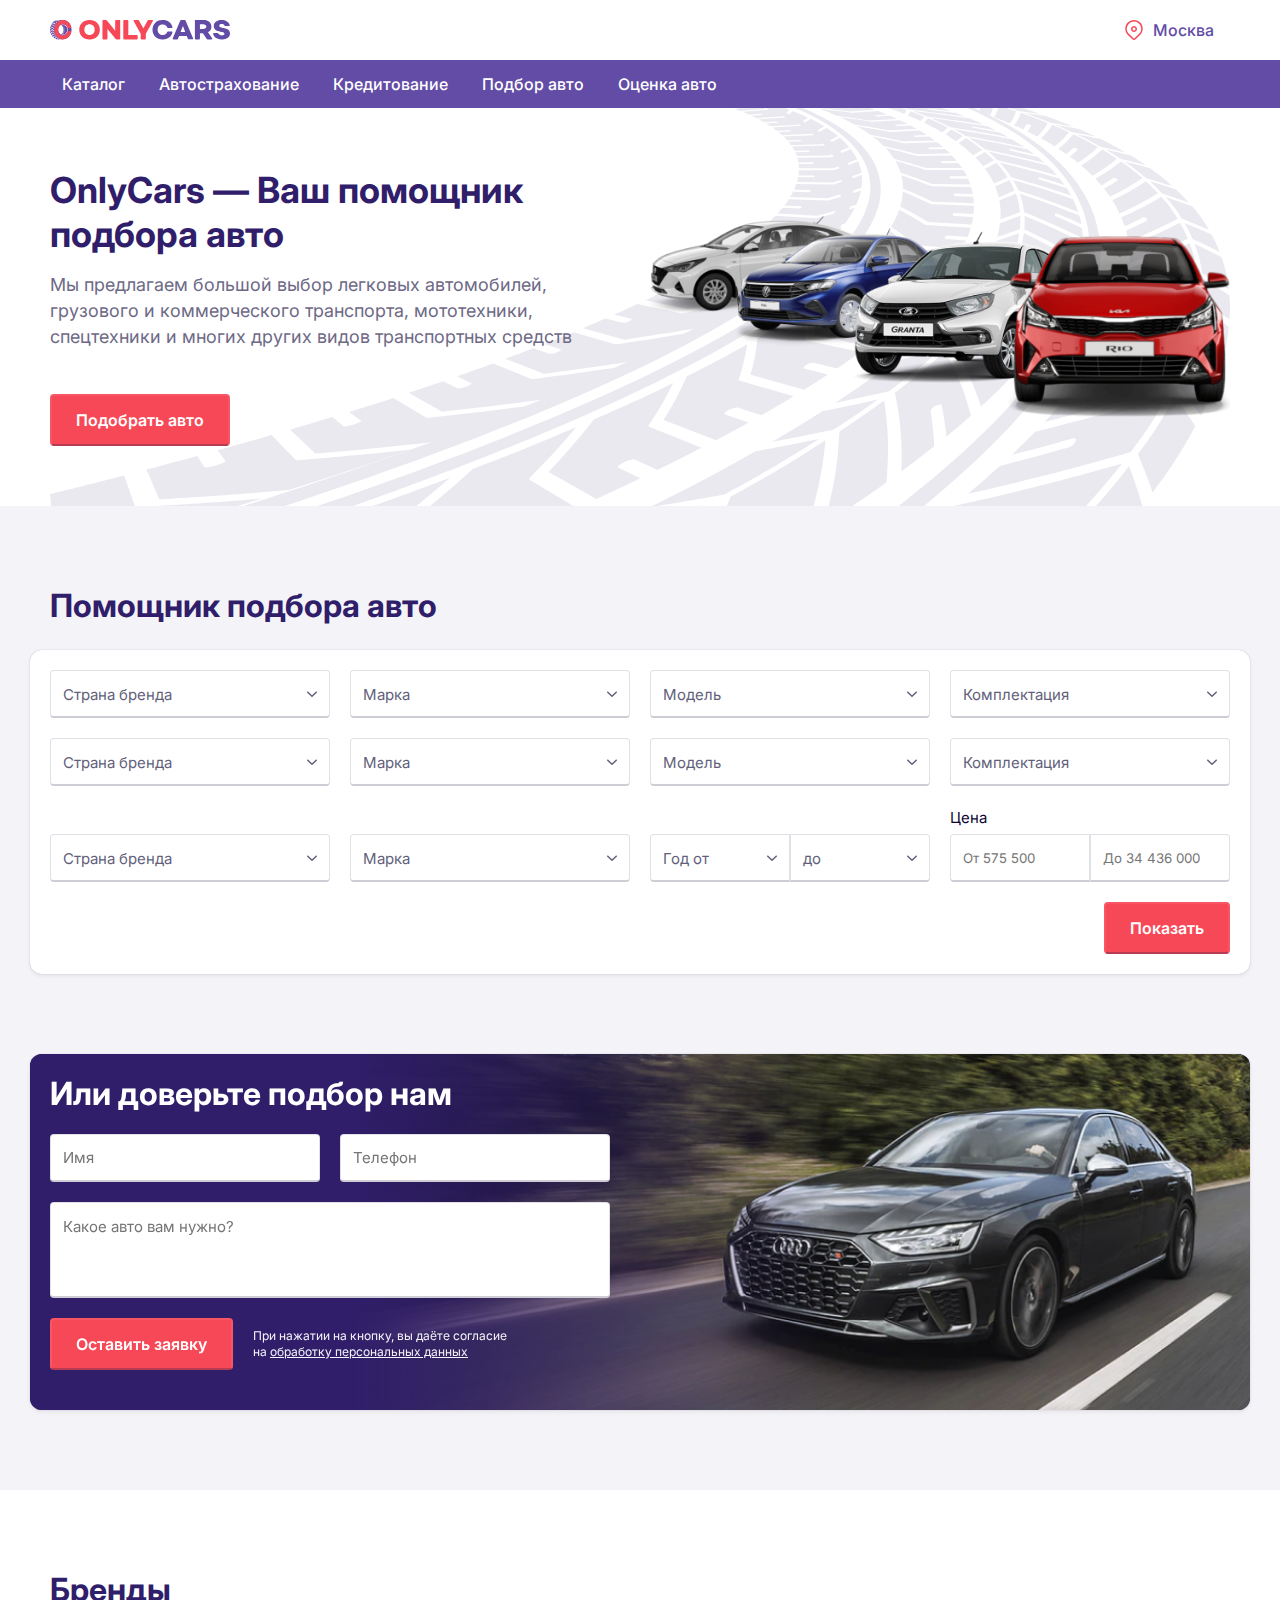
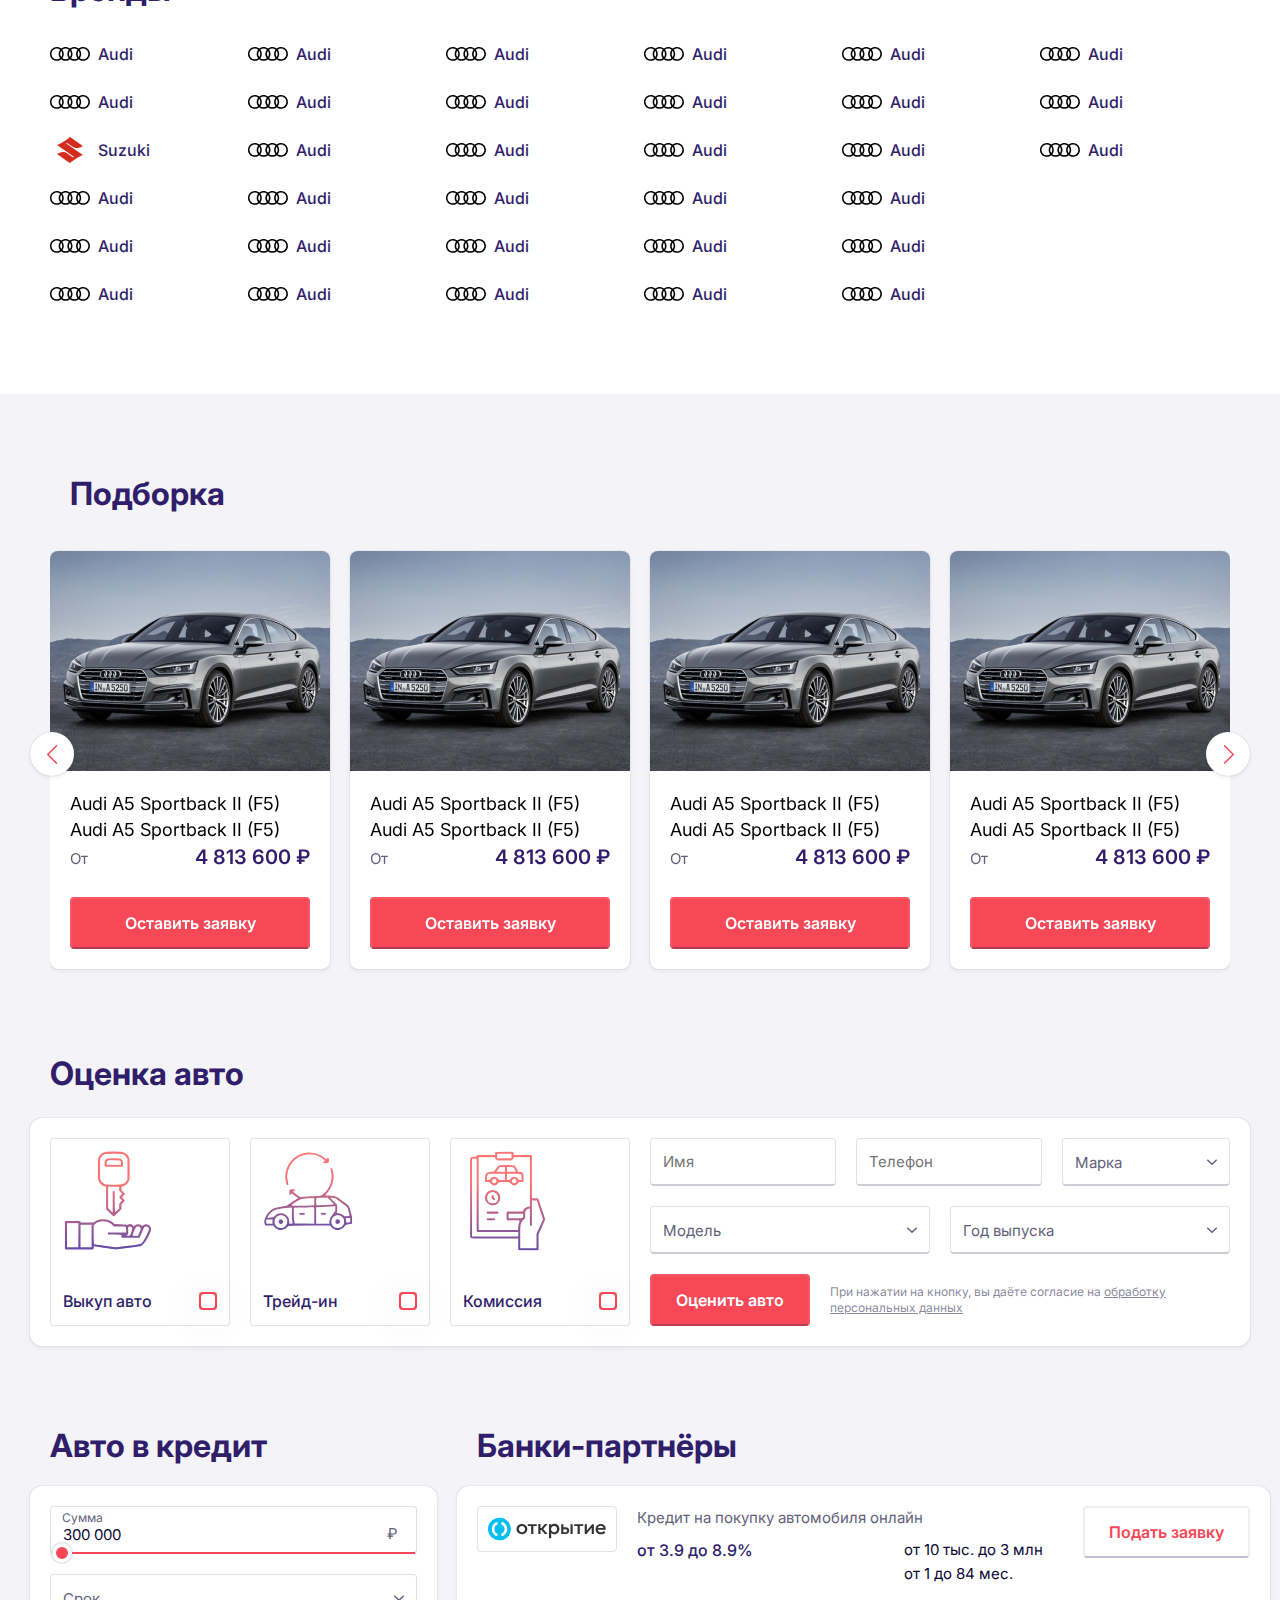
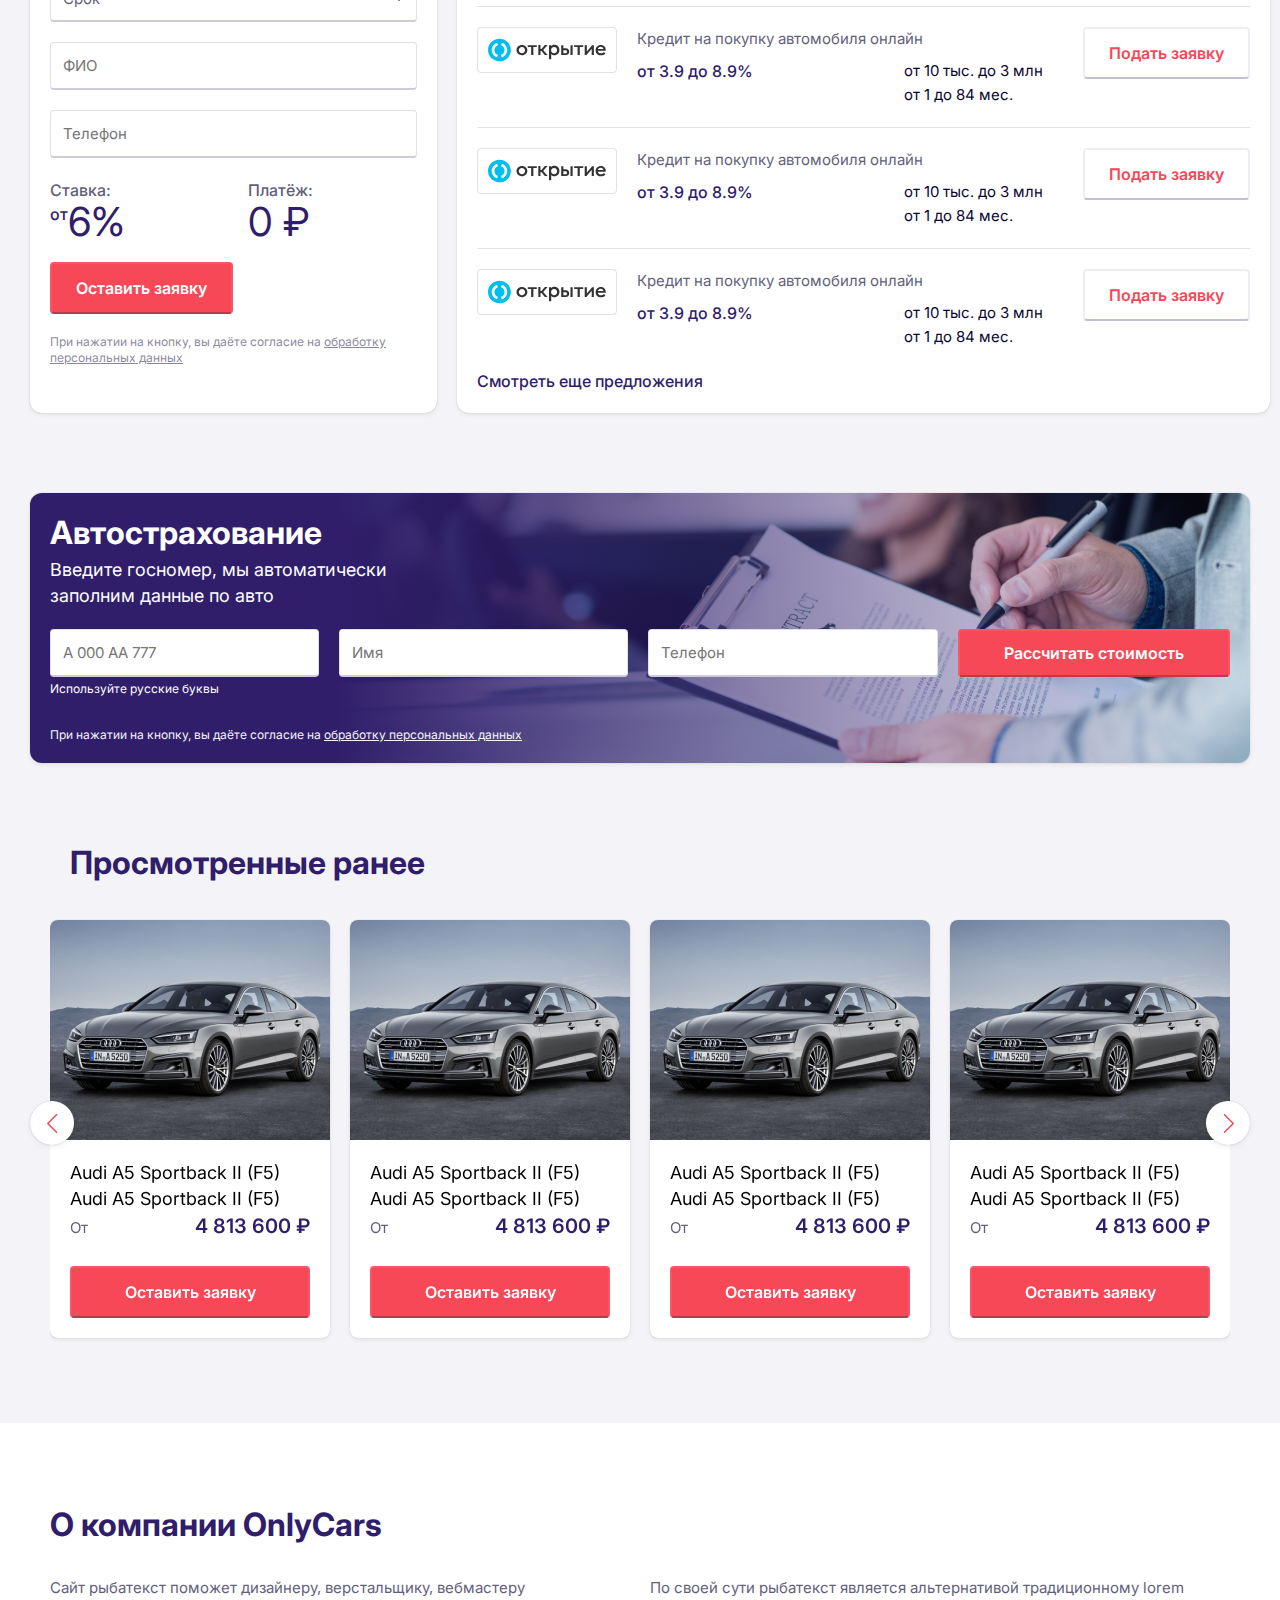
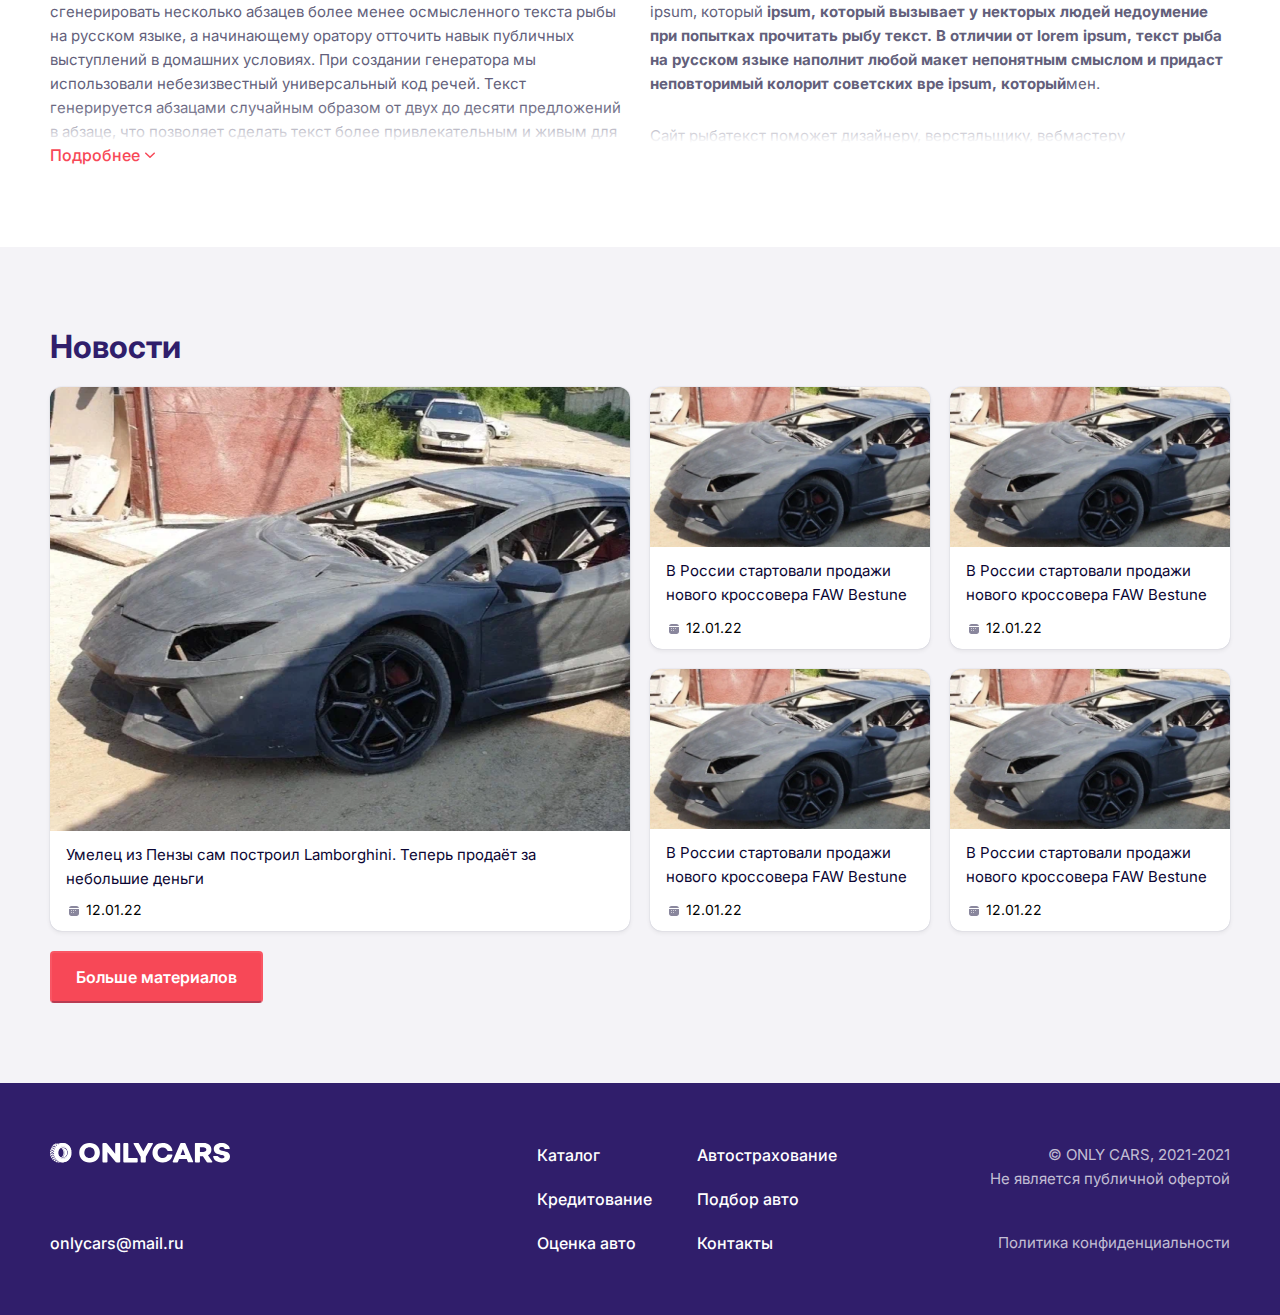
==== commit c62292f4: "Add files via upload" ====
--- a/index.html
+++ b/index.html
@@ -2,11 +2,14 @@
   <head>
     <meta charset="UTF-8" />
     <meta http-equiv="X-UA-Compatible" content="IE=edge" />
-    <meta name="viewport" content="width=device-width,initial-scale=1" />
+    <meta
+      name="viewport"
+      content="width=device-width,initial-scale=1,minimum-scale=1,maximum-scale=1,user-scalable=no"
+    />
     <title>Onlycars</title>
     <script
       defer="defer"
-      src="assets/scripts/bundle.b6a43bd63173e83400b4.js"
+      src="assets/scripts/bundle.dcafe2d54d5e85a86260.js"
     ></script>
     <link href="assets/scripts/./../styles/main.css" rel="stylesheet" />
   </head>
@@ -51,7 +54,7 @@
           </div>
           <nav class="_container-mini nav">
             <ul>
-              <li><a href="/">Каталог</a></li>
+              <li><a href="/cataloge.html">Каталог</a></li>
               <li><a href="/">Автострахование</a></li>
               <li><a href="/">Кредитование</a></li>
               <li><a href="/">Подбор авто</a></li>
@@ -1355,7 +1358,9 @@
                         alt=""
                         class="seemore__image"
                       />
-                      <a href="/" class="seemore__btn btn">Показать все</a>
+                      <a href="/cataloge.html" class="seemore__btn btn"
+                        >Показать все</a
+                      >
                     </div>
                   </div>
                 </div>
@@ -2129,6 +2134,7 @@
               <h2 class="news__title title">Новости</h2>
               <div class="news__main-grid">
                 <div class="news__item">
+                  <a href="/" class="news__link"></a>
                   <div class="news__item-container">
                     <div class="news__image">
                       <img
@@ -2155,6 +2161,7 @@
                 </div>
                 <div class="news__child-grid">
                   <div class="news__item">
+                    <a href="/" class="news__link"></a>
                     <div class="news__item-container">
                       <div class="news__image">
                         <img
@@ -2180,6 +2187,7 @@
                     </div>
                   </div>
                   <div class="news__item">
+                    <a href="/" class="news__link"></a>
                     <div class="news__item-container">
                       <div class="news__image">
                         <img
@@ -2205,6 +2213,7 @@
                     </div>
                   </div>
                   <div class="news__item">
+                    <a href="/" class="news__link"></a>
                     <div class="news__item-container">
                       <div class="news__image">
                         <img
@@ -2230,6 +2239,7 @@
                     </div>
                   </div>
                   <div class="news__item">
+                    <a href="/" class="news__link"></a>
                     <div class="news__item-container">
                       <div class="news__image">
                         <img
@@ -2278,7 +2288,7 @@
               </div>
               <div class="footer__nav-block nav-block">
                 <ul>
-                  <li><a href="/">Каталог</a></li>
+                  <li><a href="/cataloge.html">Каталог</a></li>
                   <li><a href="/">Автострахование</a></li>
                   <li><a href="/">Кредитование</a></li>
                   <li><a href="/">Подбор авто</a></li>
--- a/assets/styles/main.css
+++ b/assets/styles/main.css
@@ -12,4 +12,4 @@
  */
 
 @font-face{font-family:swiper-icons;src:url("data:application/font-woff;charset=utf-8;base64, [base64]//wADZ2x5ZgAAAywAAADMAAAD2MHtryVoZWFkAAABbAAAADAAAAA2E2+eoWhoZWEAAAGcAAAAHwAAACQC9gDzaG10eAAAAigAAAAZAAAArgJkABFsb2NhAAAC0AAAAFoAAABaFQAUGG1heHAAAAG8AAAAHwAAACAAcABAbmFtZQAAA/gAAAE5AAACXvFdBwlwb3N0AAAFNAAAAGIAAACE5s74hXjaY2BkYGAAYpf5Hu/j+W2+MnAzMYDAzaX6QjD6/4//Bxj5GA8AuRwMYGkAPywL13jaY2BkYGA88P8Agx4j+/8fQDYfA1AEBWgDAIB2BOoAeNpjYGRgYNBh4GdgYgABEMnIABJzYNADCQAACWgAsQB42mNgYfzCOIGBlYGB0YcxjYGBwR1Kf2WQZGhhYGBiYGVmgAFGBiQQkOaawtDAoMBQxXjg/wEGPcYDDA4wNUA2CCgwsAAAO4EL6gAAeNpj2M0gyAACqxgGNWBkZ2D4/wMA+xkDdgAAAHjaY2BgYGaAYBkGRgYQiAHyGMF8FgYHIM3DwMHABGQrMOgyWDLEM1T9/w8UBfEMgLzE////P/5//f/V/xv+r4eaAAeMbAxwIUYmIMHEgKYAYjUcsDAwsLKxc3BycfPw8jEQA/[base64]/uznmfPFBNODM2K7MTQ45YEAZqGP81AmGGcF3iPqOop0r1SPTaTbVkfUe4HXj97wYE+yNwWYxwWu4v1ugWHgo3S1XdZEVqWM7ET0cfnLGxWfkgR42o2PvWrDMBSFj/IHLaF0zKjRgdiVMwScNRAoWUoH78Y2icB/yIY09An6AH2Bdu/UB+yxopYshQiEvnvu0dURgDt8QeC8PDw7Fpji3fEA4z/PEJ6YOB5hKh4dj3EvXhxPqH/SKUY3rJ7srZ4FZnh1PMAtPhwP6fl2PMJMPDgeQ4rY8YT6Gzao0eAEA409DuggmTnFnOcSCiEiLMgxCiTI6Cq5DZUd3Qmp10vO0LaLTd2cjN4fOumlc7lUYbSQcZFkutRG7g6JKZKy0RmdLY680CDnEJ+UMkpFFe1RN7nxdVpXrC4aTtnaurOnYercZg2YVmLN/d/gczfEimrE/fs/bOuq29Zmn8tloORaXgZgGa78yO9/cnXm2BpaGvq25Dv9S4E9+5SIc9PqupJKhYFSSl47+Qcr1mYNAAAAeNptw0cKwkAAAMDZJA8Q7OUJvkLsPfZ6zFVERPy8qHh2YER+3i/BP83vIBLLySsoKimrqKqpa2hp6+jq6RsYGhmbmJqZSy0sraxtbO3sHRydnEMU4uR6yx7JJXveP7WrDycAAAAAAAH//wACeNpjYGRgYOABYhkgZgJCZgZNBkYGLQZtIJsFLMYAAAw3ALgAeNolizEKgDAQBCchRbC2sFER0YD6qVQiBCv/H9ezGI6Z5XBAw8CBK/m5iQQVauVbXLnOrMZv2oLdKFa8Pjuru2hJzGabmOSLzNMzvutpB3N42mNgZGBg4GKQYzBhYMxJLMlj4GBgAYow/P/PAJJhLM6sSoWKfWCAAwDAjgbRAAB42mNgYGBkAIIbCZo5IPrmUn0hGA0AO8EFTQAA");font-weight:400;font-style:normal}:root{--swiper-theme-color:#007aff}.swiper{margin-left:auto;margin-right:auto;position:relative;overflow:hidden;list-style:none;padding:0;z-index:1}.swiper-vertical>.swiper-wrapper{flex-direction:column}.swiper-wrapper{position:relative;width:100%;height:100%;z-index:1;display:flex;transition-property:transform;box-sizing:content-box}.swiper-android .swiper-slide,.swiper-wrapper{transform:translate3d(0px,0,0)}.swiper-pointer-events{touch-action:pan-y}.swiper-pointer-events.swiper-vertical{touch-action:pan-x}.swiper-slide{flex-shrink:0;width:100%;height:100%;position:relative;transition-property:transform}.swiper-slide-invisible-blank{visibility:hidden}.swiper-autoheight,.swiper-autoheight .swiper-slide{height:auto}.swiper-autoheight .swiper-wrapper{align-items:flex-start;transition-property:transform,height}.swiper-backface-hidden .swiper-slide{transform:translateZ(0);-webkit-backface-visibility:hidden;backface-visibility:hidden}.swiper-3d,.swiper-3d.swiper-css-mode .swiper-wrapper{perspective:1200px}.swiper-3d .swiper-cube-shadow,.swiper-3d .swiper-slide,.swiper-3d .swiper-slide-shadow,.swiper-3d .swiper-slide-shadow-bottom,.swiper-3d .swiper-slide-shadow-left,.swiper-3d .swiper-slide-shadow-right,.swiper-3d .swiper-slide-shadow-top,.swiper-3d .swiper-wrapper{transform-style:preserve-3d}.swiper-3d .swiper-slide-shadow,.swiper-3d .swiper-slide-shadow-bottom,.swiper-3d .swiper-slide-shadow-left,.swiper-3d .swiper-slide-shadow-right,.swiper-3d .swiper-slide-shadow-top{position:absolute;left:0;top:0;width:100%;height:100%;pointer-events:none;z-index:10}.swiper-3d .swiper-slide-shadow{background:rgba(0,0,0,.15)}.swiper-3d .swiper-slide-shadow-left{background-image:linear-gradient(to left,rgba(0,0,0,.5),rgba(0,0,0,0))}.swiper-3d .swiper-slide-shadow-right{background-image:linear-gradient(to right,rgba(0,0,0,.5),rgba(0,0,0,0))}.swiper-3d .swiper-slide-shadow-top{background-image:linear-gradient(to top,rgba(0,0,0,.5),rgba(0,0,0,0))}.swiper-3d .swiper-slide-shadow-bottom{background-image:linear-gradient(to bottom,rgba(0,0,0,.5),rgba(0,0,0,0))}.swiper-css-mode>.swiper-wrapper{overflow:auto;scrollbar-width:none;-ms-overflow-style:none}.swiper-css-mode>.swiper-wrapper::-webkit-scrollbar{display:none}.swiper-css-mode>.swiper-wrapper>.swiper-slide{scroll-snap-align:start start}.swiper-horizontal.swiper-css-mode>.swiper-wrapper{scroll-snap-type:x mandatory}.swiper-vertical.swiper-css-mode>.swiper-wrapper{scroll-snap-type:y mandatory}.swiper-centered>.swiper-wrapper::before{content:'';flex-shrink:0;order:9999}.swiper-centered.swiper-horizontal>.swiper-wrapper>.swiper-slide:first-child{margin-inline-start:var(--swiper-centered-offset-before)}.swiper-centered.swiper-horizontal>.swiper-wrapper::before{height:100%;min-height:1px;width:var(--swiper-centered-offset-after)}.swiper-centered.swiper-vertical>.swiper-wrapper>.swiper-slide:first-child{margin-block-start:var(--swiper-centered-offset-before)}.swiper-centered.swiper-vertical>.swiper-wrapper::before{width:100%;min-width:1px;height:var(--swiper-centered-offset-after)}.swiper-centered>.swiper-wrapper>.swiper-slide{scroll-snap-align:center center}.swiper-virtual .swiper-slide{-webkit-backface-visibility:hidden;transform:translateZ(0)}.swiper-virtual.swiper-css-mode .swiper-wrapper::after{content:'';position:absolute;left:0;top:0;pointer-events:none}.swiper-virtual.swiper-css-mode.swiper-horizontal .swiper-wrapper::after{height:1px;width:var(--swiper-virtual-size)}.swiper-virtual.swiper-css-mode.swiper-vertical .swiper-wrapper::after{width:1px;height:var(--swiper-virtual-size)}:root{--swiper-navigation-size:44px}.swiper-button-next,.swiper-button-prev{position:absolute;top:50%;width:calc(var(--swiper-navigation-size)/ 44 * 27);height:var(--swiper-navigation-size);margin-top:calc(0px - (var(--swiper-navigation-size)/ 2));z-index:10;cursor:pointer;display:flex;align-items:center;justify-content:center;color:var(--swiper-navigation-color,var(--swiper-theme-color))}.swiper-button-next.swiper-button-disabled,.swiper-button-prev.swiper-button-disabled{opacity:.35;cursor:auto;pointer-events:none}.swiper-button-next.swiper-button-hidden,.swiper-button-prev.swiper-button-hidden{opacity:0;cursor:auto;pointer-events:none}.swiper-navigation-disabled .swiper-button-next,.swiper-navigation-disabled .swiper-button-prev{display:none!important}.swiper-button-next:after,.swiper-button-prev:after{font-family:swiper-icons;font-size:var(--swiper-navigation-size);text-transform:none!important;letter-spacing:0;font-variant:initial;line-height:1}.swiper-button-prev,.swiper-rtl .swiper-button-next{left:10px;right:auto}.swiper-button-prev:after,.swiper-rtl .swiper-button-next:after{content:'prev'}.swiper-button-next,.swiper-rtl .swiper-button-prev{right:10px;left:auto}.swiper-button-next:after,.swiper-rtl .swiper-button-prev:after{content:'next'}.swiper-button-lock{display:none}.swiper-pagination{position:absolute;text-align:center;transition:.3s opacity;transform:translate3d(0,0,0);z-index:10}.swiper-pagination.swiper-pagination-hidden{opacity:0}.swiper-pagination-disabled>.swiper-pagination,.swiper-pagination.swiper-pagination-disabled{display:none!important}.swiper-horizontal>.swiper-pagination-bullets,.swiper-pagination-bullets.swiper-pagination-horizontal,.swiper-pagination-custom,.swiper-pagination-fraction{bottom:10px;left:0;width:100%}.swiper-pagination-bullets-dynamic{overflow:hidden;font-size:0}.swiper-pagination-bullets-dynamic .swiper-pagination-bullet{transform:scale(.33);position:relative}.swiper-pagination-bullets-dynamic .swiper-pagination-bullet-active{transform:scale(1)}.swiper-pagination-bullets-dynamic .swiper-pagination-bullet-active-main{transform:scale(1)}.swiper-pagination-bullets-dynamic .swiper-pagination-bullet-active-prev{transform:scale(.66)}.swiper-pagination-bullets-dynamic .swiper-pagination-bullet-active-prev-prev{transform:scale(.33)}.swiper-pagination-bullets-dynamic .swiper-pagination-bullet-active-next{transform:scale(.66)}.swiper-pagination-bullets-dynamic .swiper-pagination-bullet-active-next-next{transform:scale(.33)}.swiper-pagination-bullet{width:var(--swiper-pagination-bullet-width,var(--swiper-pagination-bullet-size,8px));height:var(--swiper-pagination-bullet-height,var(--swiper-pagination-bullet-size,8px));display:inline-block;border-radius:50%;background:var(--swiper-pagination-bullet-inactive-color,#000);opacity:var(--swiper-pagination-bullet-inactive-opacity, .2)}button.swiper-pagination-bullet{border:none;margin:0;padding:0;box-shadow:none;-webkit-appearance:none;appearance:none}.swiper-pagination-clickable .swiper-pagination-bullet{cursor:pointer}.swiper-pagination-bullet:only-child{display:none!important}.swiper-pagination-bullet-active{opacity:var(--swiper-pagination-bullet-opacity, 1);background:var(--swiper-pagination-color,var(--swiper-theme-color))}.swiper-pagination-vertical.swiper-pagination-bullets,.swiper-vertical>.swiper-pagination-bullets{right:10px;top:50%;transform:translate3d(0px,-50%,0)}.swiper-pagination-vertical.swiper-pagination-bullets .swiper-pagination-bullet,.swiper-vertical>.swiper-pagination-bullets .swiper-pagination-bullet{margin:var(--swiper-pagination-bullet-vertical-gap,6px) 0;display:block}.swiper-pagination-vertical.swiper-pagination-bullets.swiper-pagination-bullets-dynamic,.swiper-vertical>.swiper-pagination-bullets.swiper-pagination-bullets-dynamic{top:50%;transform:translateY(-50%);width:8px}.swiper-pagination-vertical.swiper-pagination-bullets.swiper-pagination-bullets-dynamic .swiper-pagination-bullet,.swiper-vertical>.swiper-pagination-bullets.swiper-pagination-bullets-dynamic .swiper-pagination-bullet{display:inline-block;transition:.2s transform,.2s top}.swiper-horizontal>.swiper-pagination-bullets .swiper-pagination-bullet,.swiper-pagination-horizontal.swiper-pagination-bullets .swiper-pagination-bullet{margin:0 var(--swiper-pagination-bullet-horizontal-gap,4px)}.swiper-horizontal>.swiper-pagination-bullets.swiper-pagination-bullets-dynamic,.swiper-pagination-horizontal.swiper-pagination-bullets.swiper-pagination-bullets-dynamic{left:50%;transform:translateX(-50%);white-space:nowrap}.swiper-horizontal>.swiper-pagination-bullets.swiper-pagination-bullets-dynamic .swiper-pagination-bullet,.swiper-pagination-horizontal.swiper-pagination-bullets.swiper-pagination-bullets-dynamic .swiper-pagination-bullet{transition:.2s transform,.2s left}.swiper-horizontal.swiper-rtl>.swiper-pagination-bullets-dynamic .swiper-pagination-bullet{transition:.2s transform,.2s right}.swiper-pagination-progressbar{background:rgba(0,0,0,.25);position:absolute}.swiper-pagination-progressbar .swiper-pagination-progressbar-fill{background:var(--swiper-pagination-color,var(--swiper-theme-color));position:absolute;left:0;top:0;width:100%;height:100%;transform:scale(0);transform-origin:left top}.swiper-rtl .swiper-pagination-progressbar .swiper-pagination-progressbar-fill{transform-origin:right top}.swiper-horizontal>.swiper-pagination-progressbar,.swiper-pagination-progressbar.swiper-pagination-horizontal,.swiper-pagination-progressbar.swiper-pagination-vertical.swiper-pagination-progressbar-opposite,.swiper-vertical>.swiper-pagination-progressbar.swiper-pagination-progressbar-opposite{width:100%;height:4px;left:0;top:0}.swiper-horizontal>.swiper-pagination-progressbar.swiper-pagination-progressbar-opposite,.swiper-pagination-progressbar.swiper-pagination-horizontal.swiper-pagination-progressbar-opposite,.swiper-pagination-progressbar.swiper-pagination-vertical,.swiper-vertical>.swiper-pagination-progressbar{width:4px;height:100%;left:0;top:0}.swiper-pagination-lock{display:none}.swiper-scrollbar{border-radius:10px;position:relative;-ms-touch-action:none;background:rgba(0,0,0,.1)}.swiper-scrollbar-disabled>.swiper-scrollbar,.swiper-scrollbar.swiper-scrollbar-disabled{display:none!important}.swiper-horizontal>.swiper-scrollbar,.swiper-scrollbar.swiper-scrollbar-horizontal{position:absolute;left:1%;bottom:3px;z-index:50;height:5px;width:98%}.swiper-scrollbar.swiper-scrollbar-vertical,.swiper-vertical>.swiper-scrollbar{position:absolute;right:3px;top:1%;z-index:50;width:5px;height:98%}.swiper-scrollbar-drag{height:100%;width:100%;position:relative;background:rgba(0,0,0,.5);border-radius:10px;left:0;top:0}.swiper-scrollbar-cursor-drag{cursor:move}.swiper-scrollbar-lock{display:none}.swiper-zoom-container{width:100%;height:100%;display:flex;justify-content:center;align-items:center;text-align:center}.swiper-zoom-container>canvas,.swiper-zoom-container>img,.swiper-zoom-container>svg{max-width:100%;max-height:100%;object-fit:contain}.swiper-slide-zoomed{cursor:move}.swiper-lazy-preloader{width:42px;height:42px;position:absolute;left:50%;top:50%;margin-left:-21px;margin-top:-21px;z-index:10;transform-origin:50%;box-sizing:border-box;border:4px solid var(--swiper-preloader-color,var(--swiper-theme-color));border-radius:50%;border-top-color:transparent}.swiper-watch-progress .swiper-slide-visible .swiper-lazy-preloader,.swiper:not(.swiper-watch-progress) .swiper-lazy-preloader{animation:swiper-preloader-spin 1s infinite linear}.swiper-lazy-preloader-white{--swiper-preloader-color:#fff}.swiper-lazy-preloader-black{--swiper-preloader-color:#000}@keyframes swiper-preloader-spin{0%{transform:rotate(0deg)}100%{transform:rotate(360deg)}}.swiper .swiper-notification{position:absolute;left:0;top:0;pointer-events:none;opacity:0;z-index:-1000}.swiper-free-mode>.swiper-wrapper{transition-timing-function:ease-out;margin:0 auto}.swiper-grid>.swiper-wrapper{flex-wrap:wrap}.swiper-grid-column>.swiper-wrapper{flex-wrap:wrap;flex-direction:column}.swiper-fade.swiper-free-mode .swiper-slide{transition-timing-function:ease-out}.swiper-fade .swiper-slide{pointer-events:none;transition-property:opacity}.swiper-fade .swiper-slide .swiper-slide{pointer-events:none}.swiper-fade .swiper-slide-active,.swiper-fade .swiper-slide-active .swiper-slide-active{pointer-events:auto}.swiper-cube{overflow:visible}.swiper-cube .swiper-slide{pointer-events:none;-webkit-backface-visibility:hidden;backface-visibility:hidden;z-index:1;visibility:hidden;transform-origin:0 0;width:100%;height:100%}.swiper-cube .swiper-slide .swiper-slide{pointer-events:none}.swiper-cube.swiper-rtl .swiper-slide{transform-origin:100% 0}.swiper-cube .swiper-slide-active,.swiper-cube .swiper-slide-active .swiper-slide-active{pointer-events:auto}.swiper-cube .swiper-slide-active,.swiper-cube .swiper-slide-next,.swiper-cube .swiper-slide-next+.swiper-slide,.swiper-cube .swiper-slide-prev{pointer-events:auto;visibility:visible}.swiper-cube .swiper-slide-shadow-bottom,.swiper-cube .swiper-slide-shadow-left,.swiper-cube .swiper-slide-shadow-right,.swiper-cube .swiper-slide-shadow-top{z-index:0;-webkit-backface-visibility:hidden;backface-visibility:hidden}.swiper-cube .swiper-cube-shadow{position:absolute;left:0;bottom:0px;width:100%;height:100%;opacity:.6;z-index:0}.swiper-cube .swiper-cube-shadow:before{content:'';background:#000;position:absolute;left:0;top:0;bottom:0;right:0;filter:blur(50px)}.swiper-flip{overflow:visible}.swiper-flip .swiper-slide{pointer-events:none;-webkit-backface-visibility:hidden;backface-visibility:hidden;z-index:1}.swiper-flip .swiper-slide .swiper-slide{pointer-events:none}.swiper-flip .swiper-slide-active,.swiper-flip .swiper-slide-active .swiper-slide-active{pointer-events:auto}.swiper-flip .swiper-slide-shadow-bottom,.swiper-flip .swiper-slide-shadow-left,.swiper-flip .swiper-slide-shadow-right,.swiper-flip .swiper-slide-shadow-top{z-index:0;-webkit-backface-visibility:hidden;backface-visibility:hidden}.swiper-creative .swiper-slide{-webkit-backface-visibility:hidden;backface-visibility:hidden;overflow:hidden;transition-property:transform,opacity,height}.swiper-cards{overflow:visible}.swiper-cards .swiper-slide{transform-origin:center bottom;-webkit-backface-visibility:hidden;backface-visibility:hidden;overflow:hidden}
-input::-webkit-outer-spin-button,input::-webkit-inner-spin-button{-webkit-appearance:none;margin:0}input[type=number]{-moz-appearance:textfield}.wrapper{width:100%;min-width:240px;min-height:100%;display:flex;flex-direction:column;overflow-x:hidden}body{font-family:"Inter",Arial;font-size:16px;color:#000}body.hide{overflow:hidden}.title{font-family:"Inter";font-style:normal;font-weight:700;font-size:32px;line-height:40px;color:#301e6b;padding:0px 20px}.main{flex:1 1 auto}._container-mini{max-width:1260px;margin:0 auto;padding:0 40px}._container{max-width:1260px;margin:0 auto;padding:0 20px}@media(max-width: 768px){._container-mini{max-width:1260px;margin:0 auto;padding:0 40px}._container{max-width:1260px;margin:0 auto;padding:0 20px}}@media(max-width: 550px){._container-mini{max-width:1260px;margin:0 auto;padding:0 20px}._container{max-width:1260px;margin:0 auto;padding:0 0}}.pcb{display:block !important}@media(max-width: 940px){.pcb{display:none !important}}.mb{display:none !important}@media(max-width: 940px){.mb{display:block !important}}.pcf{display:flex !important}@media(max-width: 940px){.pcf{display:none !important}}.mf{display:none !important}@media(max-width: 940px){.mf{display:flex !important}}.pcg{display:grid !important}@media(max-width: 940px){.pcg{display:none !important}}.mg{display:none !important}@media(max-width: 940px){.mg{display:grid !important}}*{padding:0;margin:0;border:0}*,*:before,*:after{-moz-box-sizing:border-box;-webkit-box-sizing:border-box;box-sizing:border-box}:focus,:active{outline:none}a:focus,a:active{outline:none}nav,footer,header,aside{display:block}html,body{height:100%;width:100%;font-size:100%;line-height:1;font-size:14px;-ms-text-size-adjust:100%;-moz-text-size-adjust:100%;-webkit-text-size-adjust:100%}input,button,textarea{font-family:inherit}input::-ms-clear{display:none}button{cursor:pointer}button::-moz-focus-inner{padding:0;border:0}a,a:visited{text-decoration:none}a:hover{text-decoration:none}ul li{list-style:none}img{vertical-align:top}h1,h2,h3,h4,h5,h6{font-size:inherit;font-weight:inherit}.form__container{display:flex;gap:20px;margin-bottom:20px;align-items:flex-end}.form__container-nm{display:flex;gap:20px;align-items:flex-end}.form__select-s-wrapper{width:100%;position:relative}.form__select,.form__range-input{display:flex;align-items:center;justify-content:flex-end;padding:0px 12px;background:#fff;border:1px solid rgba(11,5,51,.12);border-radius:4px;border-bottom-color:#cecdd6;border-bottom-width:2px;transition:border-bottom-color .3s ease 0s;position:relative;cursor:pointer;transition:all .3s ease 0s;height:48px}.form__placeholder{font-size:15px;line-height:24px;font-feature-settings:"case" on;color:#635f7b;position:absolute;top:12px;left:12px;transition:all .3s ease 0s;z-index:2}.form__selected{font-size:15px;line-height:24px;font-feature-settings:"case" on;color:#0b0533;position:absolute;bottom:4px;left:12px;opacity:0;transition:all .3s ease 0s}.form__select-s-wrapper.selected .form__placeholder{position:absolute;top:4px;left:12px;font-size:12px;line-height:16px}.form__select-s-wrapper.selected .form__selected{opacity:1}.form__arrow{transition:all .3s ease 0s}.form__dropdown{position:absolute;z-index:3;width:100%;background:#fff;box-shadow:0px 0px 1px rgba(103,110,144,.5),0px 8px 40px rgba(99,95,123,.16);border-radius:4px;padding:6px 4px;top:30px;max-height:250px;display:flex;flex-direction:column;overflow:auto;opacity:0;pointer-events:none;transition:all .3s ease 0s;scrollbar-width:auto;scrollbar-color:#bababa #fff}.form__dropdown::-webkit-scrollbar{width:12px}.form__dropdown::-webkit-scrollbar-track{background:#fff}.form__dropdown::-webkit-scrollbar-thumb{background-color:#bababa;border-radius:10px;border:3px solid #fff}.form__select-s-wrapper.active .form__arrow{transform:rotate(180deg)}.form__select-s-wrapper.active .form__dropdown{top:48px;opacity:1;pointer-events:auto}.form__select-s-wrapper.active .form__select{border-bottom-color:#634ca6;border-bottom-width:2px}.form__select-s-wrapper:hover .form__select{background:rgba(244,243,247,.44)}.form__dd-item{padding:6px 8px 6px 0px;cursor:pointer;font-size:15px;line-height:24px;font-feature-settings:"case" on;color:#635f7b;border-radius:4px;display:flex;align-items:center;gap:8px;transition:all .3s ease 0s}.form__dd-item .form__checked{transition:all .3s ease 0s;min-height:20px;background:#fff;border-radius:4px;width:2px}.form__dd-item.active{color:#0b0533;background:#f4f3f7}.form__dd-item.active .form__checked{background:#634ca6}.form__dd-search{position:relative;padding:0px 6px;margin:6px 0px}.form__dd-input{width:100%;padding:8px 12px;font-size:15px;line-height:24px;border:1px solid rgba(11,5,51,.12);border-radius:4px}.form__dd-icon{position:absolute;right:15px;top:15px}.form__color{border-radius:50%;background:#fff;min-width:16px;min-height:16px;max-width:16px;max-height:16px}.form__checkbox{display:block}.form__checkbox div{box-shadow:0px 0px 1px rgba(103,110,144,.5),0px 8px 40px rgba(99,95,123,.16);border-radius:4px;min-width:18px;min-height:18px;background:#f74857;display:flex;align-items:center;justify-content:center}.form__checkbox div img{display:block;width:14px;height:14px;background-color:#fff;border-radius:3px;transition:all .3s ease 0s}.form__checkbox input{display:none;opacity:0}.form__checkbox input:checked+div>img{background-color:#f74857}.form__label-wrapper{width:100%}.form__label{font-size:15px;line-height:24px;font-feature-settings:"case" on;color:#0b0533;margin-bottom:4px}.form__cost-wrapper{display:flex;width:100%}.form__cost-input{border:1px solid rgba(11,5,51,.12);border-bottom-width:2px;border-bottom-color:#cecdd6;padding:12px;width:50%;height:48px;transition:all .3s ease 0s}.form__cost-input:nth-child(1){border-radius:4px 0px 0px 4px}.form__cost-input:nth-child(2){border-radius:0px 4px 4px 0px}.form__cost-input:hover{background:rgba(244,243,247,.44)}.form__cost-input:focus{border-bottom-color:#634ca6}.form__year-wrapper{width:100%;display:flex}.form__year-wrapper .form__select-s-wrapper:nth-child(1) .form__select{border-radius:4px 0px 0px 4px}.form__year-wrapper .form__select-s-wrapper:nth-child(2) .form__select{border-radius:0px 4px 4px 0px}.form__input{border-radius:4px;border:1px solid rgba(11,5,51,.12);border-bottom-width:2px;border-bottom-color:#cecdd6;padding:12px;height:48px;transition:all .3s ease 0s;width:100%;font-size:15px;line-height:24px;color:#0b0533}.form__input:hover{background:#fafafb}.form__input:focus{border-bottom-color:#634ca6}.form__textarea{height:96px;resize:none}.form__politika{font-size:12px;line-height:16px;font-feature-settings:"case" on;color:#f4f3f7}.form__politika a{color:inherit;text-decoration:underline}.form .error{border-color:#f74857}.form__range-input{width:100%;font-size:15px;line-height:24px;color:#0b0533;padding:22px 12px 12px 12px;cursor:text}.form__r{position:absolute;right:20px;top:16px;z-index:1;font-size:15px;line-height:24px;text-align:right;font-feature-settings:"case" on;color:#635f7b}.form input[type=range]{height:20px;-webkit-appearance:none;margin:10px 0;width:99%;position:absolute;bottom:-19px;left:.5%;background:rgba(0,0,0,0)}.form input[type=range]:focus{outline:none}.form input[type=range]::-webkit-slider-runnable-track{width:100%;height:2px;cursor:pointer;animate:.2s;box-shadow:0px 0px 0px #000;background:#f74857;border-radius:0px;border:0px solid #000}.form input[type=range]::-webkit-slider-thumb{box-shadow:0px 0px 2px #969696;border:4px solid #fff;height:20px;width:20px;border-radius:50px;background:#f74857;cursor:pointer;-webkit-appearance:none;margin-top:-9px}.form input[type=range]:focus::-webkit-slider-runnable-track{background:#f74857}.form input[type=range]::-moz-range-track{width:100%;height:2px;cursor:pointer;animate:.2s;box-shadow:0px 0px 0px #000;background:#f74857;border-radius:0px;border:0px solid #000}.form input[type=range]::-moz-range-thumb{box-shadow:0px 0px 2px #969696;border:4px solid #fff;height:12px;width:12px;border-radius:50px;background:#f74857;cursor:pointer}.form input[type=range]::-ms-track{width:100%;height:2px;cursor:pointer;animate:.2s;background:rgba(0,0,0,0);border-color:rgba(0,0,0,0);color:rgba(0,0,0,0)}.form input[type=range]::-ms-fill-lower{background:#f74857;border:0px solid #000;border-radius:0px;box-shadow:0px 0px 0px #000}.form input[type=range]::-ms-fill-upper{background:#f74857;border:0px solid #000;border-radius:0px;box-shadow:0px 0px 0px #000}.form input[type=range]::-ms-thumb{margin-top:1px;box-shadow:0px 0px 2px #969696;border:4px solid #fff;height:20px;width:20px;border-radius:50px;background:#f74857;cursor:pointer}.form input[type=range]:focus::-ms-fill-lower{background:#f74857}.form input[type=range]:focus::-ms-fill-upper{background:#f74857}.btn,.btn-w{display:block;width:fit-content;background:#f74857;border-radius:4px;color:#fff;border-radius:4px;padding:12px 24px;font-weight:600;font-size:16px;line-height:24px;border:2px solid #f85664;border-bottom:2px solid #b73b52;white-space:nowrap;transition:all .3s ease 0s}.btn:hover,.btn-w:hover{border:2px solid #634ca6;border-bottom:2px solid #26185b;background:#301e6b}.btn:active,.btn-w:active{border:2px solid #634ca6;border-bottom:2px solid #26185b;background:#301e6b;color:rgba(255,255,255,.72)}.btn-w{color:#f74857;background-color:#fff;border-color:#eeedf3;border-bottom-color:#c5bfd5}.btn-w:hover{color:#fff}.btn-w:active{color:rgba(255,255,255,.72)}.citymodal__container{max-width:820px;max-height:77vh;scrollbar-width:auto;scrollbar-color:#bababa #fff}.citymodal__container::-webkit-scrollbar{width:12px}.citymodal__container::-webkit-scrollbar-track{background:#fff}.citymodal__container::-webkit-scrollbar-thumb{background-color:#bababa;border-radius:10px;border:3px solid #fff}.citymodal__title{font-weight:700;font-size:32px;line-height:40px;color:#301e6b;margin-bottom:20px}.citymodal__search{position:relative;margin:0px 0px 15px 0px}.citymodal__input{padding:8px 12px;border:1px solid rgba(11,5,51,.12);border-radius:4px;border-bottom:1px solid #cecdd6;width:100%;font-size:15px;line-height:24px}.citymodal__search-icon{position:absolute;right:12px;top:15px}.citymodal__popular-cities{display:flex;flex-wrap:wrap;gap:12px;margin-bottom:22px}.citymodal__popular-city{display:block;padding:2px 8px;background:#f4f3f7;border-radius:99px;font-size:15px;line-height:24px;font-feature-settings:"case" on;color:#301e6b}.citymodal__citieslist{overflow:auto;height:100%;scrollbar-width:auto;scrollbar-color:#bababa #fff}.citymodal__citieslist::-webkit-scrollbar{width:12px}.citymodal__citieslist::-webkit-scrollbar-track{background:#fff}.citymodal__citieslist::-webkit-scrollbar-thumb{background-color:#bababa;border-radius:10px;border:3px solid #fff}.citymodal__block{margin:0px 0px 20px 0px}.citymodal__letter{font-weight:600;font-size:22px;line-height:28px;color:#301e6b;margin-bottom:12px}.citymodal__inner-block{display:grid;grid-template-columns:repeat(4, 1fr)}.citymodal__city{font-size:15px;line-height:24px;font-feature-settings:"case" on;color:#301e6b}.citymodal__loading{text-align:center;padding-top:30px}@media(max-width: 880px){.citymodal__inner-block{grid-template-columns:repeat(3, 1fr)}}@media(max-width: 670px){.citymodal__inner-block{grid-template-columns:repeat(2, 1fr)}}@media(max-width: 550px){.citymodal__search{position:relative;margin:0px 0px 15px 0px}.citymodal__input{padding:8px 12px;border:1px solid rgba(11,5,51,.12);border-radius:4px;border-bottom:1px solid #cecdd6;width:100%;font-size:15px;line-height:24px}.citymodal__search-icon{position:absolute;right:12px;top:15px}.citymodal__popular-cities{display:flex;flex-wrap:wrap;gap:12px;margin-bottom:22px}.citymodal__popular-city{display:block;padding:2px 8px;background:#f4f3f7;border-radius:99px;font-size:15px;line-height:24px;font-feature-settings:"case" on;color:#301e6b}.citymodal__citieslist{overflow:visible;height:auto}.citymodal__block{margin:0px 0px 20px 0px}.citymodal__letter{font-weight:600;font-size:22px;line-height:28px;color:#301e6b;margin-bottom:12px}.citymodal__inner-block{display:grid;grid-template-columns:repeat(1, 1fr)}.citymodal__city{font-size:15px;line-height:24px;font-feature-settings:"case" on;color:#301e6b}.citymodal__loading{text-align:center;padding-top:30px}}.modal{position:fixed;width:100%;height:100%;padding:75px;background-color:rgba(0,0,0,.8);top:0px;left:0px;display:flex;align-items:center;justify-content:center;opacity:0;pointer-events:none;z-index:999}.modal.active{opacity:1;pointer-events:auto}.modal__container{height:100%;padding:20px;box-shadow:0px 0px 1px rgba(103,110,144,.5),0px 2px 4px rgba(48,49,50,.08);background:#fff;border-radius:12px;width:100%;display:flex;flex-direction:column}.modal__close{position:fixed;right:20px;top:20px;cursor:pointer}@media(max-width: 550px){.modal{padding:20px}.modal.active{opacity:1;pointer-events:auto}.modal__container{overflow:auto}.modal__close_icon{width:20px;height:20px}}.fs__container{padding:60px 0px;display:flex;position:relative;overflow:hidden;gap:20px;align-items:center;justify-content:space-between}.fs__content{display:flex;flex-direction:column;position:relative;z-index:10;flex:0 1 50%}.fs__title{font-weight:700;font-size:36px;line-height:44px;color:#301e6b;margin-bottom:16px}.fs__text{font-size:18px;line-height:26px;color:#6d6985;margin:0px 0px 44px 0px}.fs__btn-border{margin-top:auto}.fs__image-wrapper{flex:0 1 50%}.fs__cars{position:relative;z-index:10;width:100%}.fs__road{position:absolute;top:-60px;left:0px;width:100%}@media(max-width: 1024px){.fs ._container-mini{padding:0px}.fs__container{padding:60px 72px}}@media(max-width: 1024px)and (max-width: 880px){.fs__container{padding:60px 20px}}@media(max-width: 1024px){.fs__cars{position:relative;z-index:10;width:100%}}@media(max-width: 1024px){.fs__road{position:absolute;top:-45px;left:-236px;width:120%}}@media(max-width: 768px){.fs ._container-mini{padding:0px}.fs__container{flex-direction:column}.fs__cars{position:relative;z-index:10;width:100%}.fs__road{position:absolute;top:-31px;left:-124px;width:135%;opacity:.6}}@media(max-width: 425px){.fs ._container-mini{padding:0px}.fs__container{flex-direction:column}.fs__cars{display:none}.fs__road{display:none}}.comslide{background:#fff;box-shadow:0px 0px 1px rgba(103,110,144,.5),0px 2px 4px rgba(48,49,50,.08);border-radius:8px;overflow:hidden;height:100%;display:flex;flex-direction:column}.comslide__image{width:100%;height:220px;object-fit:cover;object-position:center}.comslide__content{padding:20px;display:flex;flex-direction:column;height:100%}.comslide__name{font-weight:400;font-size:18px;line-height:26px}.comslide__cost{display:flex;align-items:flex-end;justify-content:space-between;margin-bottom:26px;margin-top:auto}.comslide__cost-text{font-weight:600;font-size:20px;line-height:28px;text-align:right;font-feature-settings:"rclt" off;color:#301e6b}.comslide__from{font-size:15px;line-height:24px;font-feature-settings:"case" on;color:#635f7b}.comslide__btn{width:100%;text-align:center}.seemore{background:#fff;box-shadow:0px 0px 1px rgba(103,110,144,.5),0px 2px 4px rgba(48,49,50,.08);border-radius:8px;overflow:hidden;height:100%;display:flex;flex-direction:column;align-items:center;justify-content:center;border:2px solid #634ca6}.seemore__image{width:80px;margin-bottom:26px}.header{background-color:#fff}.header__top{height:60px;display:flex;align-items:center;justify-content:space-between}.header__location{display:flex;gap:10px;align-items:center;padding:10px 16px;border-radius:4px;background-color:#fff;transition:all .3s ease 0s;cursor:pointer}.header__location:hover{background-color:#f4f3f7}.header__location_name{font-weight:500;font-size:16px;line-height:24px;color:#634ca6}.header__location.mobile{display:none}.header__burger{display:none}.header__nav{background:#634ca6;padding:4px 0px}.nav ul{display:flex;gap:10px;position:relative}.nav .hoverItem{height:100%;position:absolute;border-radius:4px;pointer-events:none;background-color:rgba(255,255,255,.16);opacity:0;transition:all .3s ease 0s}.nav a{display:block;padding:8px 12px;font-weight:500;font-size:16px;line-height:24px;color:#fff;border-radius:4px;transition:all .3s ease 0s}@media(max-width: 768px){.header>._container-mini{border-bottom:1px solid #cecdd6;position:relative;z-index:55}.header__container{background-color:#fff}.header__top{height:44px}.header__location{display:none}.header__burger{display:flex;flex-direction:column;gap:4px;width:20px;cursor:pointer}.header__burger div{background-color:#634ca6;border-radius:4px;height:2px}.header__burger.active div:nth-child(1){animation:setX1 .6s forwards}.header__burger.active div:nth-child(3){animation:setX3 .6s forwards}.header__burger.active div:nth-child(2){animation:setX2 .6s forwards}.header__burger.closed div:nth-child(1){animation:setO1 .6s forwards}.header__burger.closed div:nth-child(3){animation:setO3 .6s forwards}.header__burger.closed div:nth-child(2){animation:setO2 .6s forwards}.header__nav{background-color:#fff;padding:8px 0px 40px 0px;position:absolute;top:calc(-40% + 45px);width:100%;z-index:50;height:auto;transition:top .6s ease 0s}.header__nav .location.mobile{display:flex;border-bottom:1px solid #cecdd6;border-radius:0;padding:32px 0px}.header__nav.active{top:45px}.nav ul{display:grid;grid-template-columns:repeat(3, 1fr);gap:20px;position:relative;margin:32px 0px 0px 0px;flex-wrap:wrap}}@media(max-width: 768px)and (max-width: 550px){.nav ul{grid-template-columns:repeat(2, 1fr)}}@media(max-width: 768px){.nav .hoverItem{display:none}}@media(max-width: 768px){.nav a{display:block;padding:0;font-weight:500;font-size:16px;line-height:24px;color:#634ca6;border-radius:0;transition:all .3s ease 0s}}@keyframes setX1{0%{transform:translateY(0px) rotate(0deg)}50%{transform:translateY(6px) rotate(0deg)}100%{transform:translateY(6px) rotate(45deg)}}@keyframes setX3{0%{transform:translateY(0px) rotate(0deg)}50%{transform:translateY(-6px) rotate(0deg)}100%{transform:translateY(-6px) rotate(-45deg)}}@keyframes setX2{0%{opacity:1}50%{opacity:1}51%{opacity:0}100%{opacity:0}}@keyframes setO1{0%{transform:translateY(6px) rotate(45deg)}50%{transform:translateY(6px) rotate(0deg)}100%{transform:translateY(0px) rotate(0deg)}}@keyframes setO3{0%{transform:translateY(-6px) rotate(-45deg)}50%{transform:translateY(-6px) rotate(0deg)}100%{transform:translateY(0px) rotate(0deg)}}@keyframes setO2{0%{opacity:0}50%{opacity:0}51%{opacity:1}100%{opacity:1}}@media(max-width: 425px){.header__nav{height:calc(100% - 45px);padding:20px 0px;top:calc(-100% + 45px)}.header__nav .location.mobile{padding:20px 0px}.nav ul{grid-template-columns:repeat(1, 1fr)}.nav .hoverItem{display:none}.nav a{display:block;padding:0;font-weight:500;font-size:16px;line-height:24px;color:#634ca6;border-radius:0;transition:all .3s ease 0s}}.footer{background:#301e6b;padding:60px 0px}.footer__container{display:flex;justify-content:space-between;gap:20px}.footer__blocks-wrapper{display:flex;justify-content:space-between;flex:0 1 66.666%;gap:100px}.footer__cop-block{flex:0 1 auto}.logo-block{display:flex;flex-direction:column;justify-content:space-between}.logo-block__mail{font-weight:500;font-size:16px;line-height:24px;color:#fff}.logo-block__mail:hover{text-decoration:underline}.nav-block ul{display:grid;grid-template-columns:1fr 1fr;gap:20px}.nav-block a{font-weight:500;font-size:16px;line-height:24px;color:#fff}.nav-block a:hover{text-decoration:underline}.cop-block{display:flex;flex-direction:column;justify-content:space-between}.cop-block__cop{font-size:15px;line-height:24px;text-align:right;font-feature-settings:"case" on;color:rgba(255,255,255,.72)}.cop-block__politika{font-size:15px;line-height:24px;text-align:right;font-feature-settings:"case" on;color:rgba(255,255,255,.72)}.cop-block__politika:hover{text-decoration:underline}@media(max-width: 1024px){.footer{padding:40px 0px}.footer__container{gap:40px;flex-direction:column}.footer__cop-block{flex:0 1 100%}.cop-block{flex-direction:row-reverse;align-items:flex-end}}@media(max-width: 768px){.footer__blocks-wrapper{flex-direction:column;gap:32px}.logo-block__link{display:block;margin:0px 0px 15px 0px}.nav-block ul{display:grid;grid-template-columns:1fr;gap:16px}.cop-block{flex-direction:column-reverse;align-items:flex-start;gap:15px}.cop-block__cop{text-align:left}.cop-block__politika{text-align:left}}.selection{background-color:#f4f3f7;padding-top:80px}.selection__title{padding:0px 20px;margin:0px 0px 24px 0px;font-weight:700;font-size:32px;line-height:40px;color:#301e6b}.selection__wrapper{background:#fff;box-shadow:0px 0px 1px rgba(103,110,144,.5),0px 2px 4px rgba(48,49,50,.08);border-radius:12px;padding:20px}.selection__btn{margin-left:auto}@media(max-width: 1024px){.selection .form__container{display:grid;grid-template-columns:1fr 1fr;gap:20px;margin-bottom:20px;align-items:flex-end}}@media(max-width: 550px){.selection{margin-top:60px}.selection .form__container{display:grid;grid-template-columns:1fr;gap:20px;margin-bottom:20px;align-items:flex-end}.selection__btn{width:100%}}.trusttous{padding:80px 0;background-color:#f4f3f7}.trusttous__container{position:relative;display:flex;background:#301e6b;box-shadow:0px 0px 1px rgba(103,110,144,.5),0px 2px 4px rgba(48,49,50,.08);border-radius:12px;overflow:hidden}.trusttous__content{padding:20px 220px 20px 20px;position:relative;z-index:1;flex:0 0 100%;width:100%;max-width:800px;background:linear-gradient(90deg, #301e6b 0%, #301e6b 40%, rgba(48, 30, 107, 0) 100%)}@media(max-width: 1130px){.trusttous__content{max-width:700px}}@media(max-width: 768px){.trusttous__content{padding:20px 20px 20px 20px;max-width:480px}}.trusttous__title{font-weight:700;font-size:32px;line-height:40px;color:#fff;margin-bottom:20px}.trusttous__btn{width:fit-content;white-space:nowrap}@media(max-width: 768px){.trusttous__btn{width:100%}}.trusttous__bg{position:absolute;right:-60px;top:0px;height:100%}@media(max-width: 1000px){.trusttous__bg{right:-190px}}@media(max-width: 870px){.trusttous__bg{right:-260px}}@media(max-width: 768px){.trusttous__bg{right:-435px}}.trusttous__politika{width:260px}.trusttous__form-container{align-items:center}@media(max-width: 768px){.trusttous__form-container{gap:16px;margin:0px 0px 16px 0px;flex-direction:column;align-items:flex-start}}.brands{padding:80px 0px}.brands__title{font-weight:700;font-size:32px;line-height:40px;color:#301e6b;margin:0px 0px 24px 0px}.brands__grid{display:grid;grid-auto-flow:column;gap:8px}.brands__item{display:flex;align-items:center;gap:8px}.brands__name{font-weight:500;font-size:16px;line-height:24px;color:#301e6b}.brands__img-wrapper{width:40px;height:40px;display:flex;align-items:center;justify-content:center}.brands__img{max-width:40px;max-height:40px}.brands__showall{display:none;margin-top:25px;align-items:center;gap:8px;cursor:pointer}@media(max-width: 768px){.brands__showall{display:flex}}.brands__showall_text{font-weight:500;font-size:16px;line-height:24px;color:#301e6b}.compilation{padding:80px 0px;background-color:#f4f3f7}@media(max-width: 768px){.compilation{padding:60px 0px}}.compilation__container{padding:0px 20px;position:relative}.compilation__title{font-weight:700;font-size:32px;line-height:40px;color:#301e6b;padding:0px 20px;margin-bottom:32px}.compilation__slider{overflow:hidden;padding:5px 0px;height:auto}.compilation__swiper-wrapper{height:auto}.compilation__slide{height:auto}.compilation__controller{position:absolute;width:100%;top:56%;transform:translateY(-50%);pointer-events:none;left:0px;display:flex;align-items:center;justify-content:space-between;z-index:2}.compilation__arrow{pointer-events:auto;background:#fff;box-shadow:0px 0px 1px rgba(103,110,144,.5),0px 2px 4px rgba(48,49,50,.08);border-radius:50%;width:44px;height:44px;display:flex;align-items:center;justify-content:center;cursor:pointer;transition:all .3s ease 0s}.compilation__arrow path{fill:#f74857;transition:all .3s ease 0s}.compilation__arrow:hover{background:#301e6b}.compilation__arrow:hover path{fill:#fff}.compilation__arrow:active path{opacity:.72}.carrating{padding:0px 0px 80px 0px;background-color:#f4f3f7}.carrating__title{margin-bottom:24px}.carrating__form{background:#fff;box-shadow:0px 0px 1px rgba(103,110,144,.5),0px 2px 4px rgba(48,49,50,.08);border-radius:12px;padding:20px}.carrating__form>div{align-items:stretch}.carrating__options{display:flex;gap:20px;width:100%}.carrating__option{display:flex;width:100%;max-width:180px;min-height:180px;flex-direction:column;justify-content:space-between;padding:12px;background:#fff;border:1px solid rgba(11,5,51,.12);border-radius:4px;cursor:pointer;user-select:none;transition:all .3s ease 0s}.carrating__option.active{border-color:#634ca6}.carrating__img{display:block;max-width:90px;max-height:100px}.carrating__name-wrapper{display:flex;justify-content:space-between;align-items:center}.carrating__name{font-weight:500;font-size:16px;line-height:24px;color:#301e6b}.carrating__fields{width:100%}.carrating__politika-cont{align-items:center}.carrating__politika{color:rgba(109,105,133,.8)}@media(max-width: 1150px){.carrating__form>div{flex-direction:column}}@media(max-width: 768px){.carrating{padding:0px 0px 60px 0px}.carrating__option{min-height:auto}}@media(max-width: 600px){.carrating__options{gap:16px;flex-direction:column}.carrating__option{width:100%;border:0px;padding:0px}.carrating__img{display:none}.carrating__name-wrapper{flex-direction:row-reverse;justify-content:flex-end;gap:6px}.carrating__politika-cont{flex-direction:column;align-items:flex-start}.carrating__politika{color:rgba(109,105,133,.8)}.carrating .form__container,.carrating .form__container-nm{flex-direction:column;align-items:flex-start}.carrating .btn{width:100%}}.credit{padding-bottom:80px;background-color:#f4f3f7}.credit__container{display:grid;grid-template-columns:33.333% 66.666%;gap:20px}.credit__title{margin-bottom:20px}.credit__left{height:100%;display:flex;flex-direction:column}.credit__right{height:100%;display:flex;flex-direction:column}.credit__form{background:#fff;box-shadow:0px 0px 1px rgba(103,110,144,.5),0px 2px 4px rgba(48,49,50,.08);border-radius:12px;padding:20px;height:100%;display:flex;flex-direction:column}.credit__information{display:grid;grid-template-columns:repeat(2, auto);gap:20px;margin-bottom:20px}.credit__information_name{font-weight:500;font-size:16px;line-height:24px;color:#635f7b}.credit__information_number{display:flex;color:#301e6b}.credit__information_number p{font-size:40px;line-height:40px}.credit__information_number span{font-weight:500;font-size:16px;line-height:24px}.credit__politika-cont{flex-direction:column;align-items:flex-start}.credit__politika{color:rgba(109,105,133,.8)}.banks{display:flex;flex-direction:column;background:#fff;box-shadow:0px 0px 1px rgba(103,110,144,.5),0px 2px 4px rgba(48,49,50,.08);border-radius:12px;padding:20px}.banks__list{display:grid;grid-template-columns:auto}.banks__item{display:flex;gap:20px;padding-bottom:20px;align-items:flex-start}.banks__item:not(:last-child){border-bottom:1px solid rgba(11,5,51,.12)}.banks__item:not(:first-child){padding:20px 0px}.banks__logo-w{border:1px solid rgba(11,5,51,.12);border-radius:4px;max-height:110px;width:140px;display:flex;align-items:center;justify-content:center;padding:10px}.banks__logo{width:100%;height:100%;object-fit:contain}.banks__info{flex:1 0 auto;margin-right:20px}.banks__text{font-size:15px;line-height:24px;font-feature-settings:"case" on;color:#635f7b;width:100%;margin:0px 0px 8px 0px}.banks__numbers{display:flex;justify-content:space-between;gap:20px}.banks__bld{font-weight:500;font-size:16px;line-height:24px;color:#301e6b}.banks__stndrt{font-weight:400;font-size:15px;line-height:24px;font-feature-settings:"case" on;color:#0b0533}.banks__seemore{display:block;margin-top:auto;font-weight:500;font-size:16px;line-height:24px;color:#301e6b}.banks__seemore:hover{text-decoration:underline}@media(max-width: 1024px){.credit__container{display:grid;grid-template-columns:auto;gap:80px}.credit__b-container{display:flex;gap:20px}.credit__b-container .form__container{width:100%}.credit__title{margin-bottom:20px}.credit__left{height:100%;display:flex;flex-direction:column}.credit__right{height:100%;display:flex;flex-direction:column}.credit__information{width:100%}.credit__politika-cont{width:100%;flex-direction:row-reverse;align-items:flex-end}}@media(max-width: 805px){.credit__container{display:grid;grid-template-columns:auto;gap:80px}.credit__b-container{display:grid;gap:20px}.credit__b-container:nth-child(1){grid-template-columns:1fr 1fr;row-gap:0px}.credit__b-container .form__container{width:100%}.credit__title{margin-bottom:20px}.credit__left{height:100%;display:flex;flex-direction:column}.credit__right{height:100%;display:flex;flex-direction:column}.credit__information{width:60%}.credit__politika-cont{flex-direction:row;align-items:center}.banks__info{margin:0;display:block}.banks__numbers{flex-direction:column;gap:8px}}@media(max-width: 717px){.credit__container{gap:60px}.credit__b-container{grid-template-columns:1fr !important}.credit__politika-cont{flex-direction:column}.credit__politika-cont .btn{width:100%}.banks__item{flex-direction:column}}.carinsurance{background:#f4f3f7}.carinsurance__container{position:relative;box-shadow:0px 0px 1px rgba(103,110,144,.5),0px 2px 4px rgba(48,49,50,.08);border-radius:12px;overflow:hidden}.carinsurance__content{padding:20px;position:relative;z-index:2;background:linear-gradient(90deg, #301e6b 0%, #301e6b 25%, rgba(255, 255, 255, 0) 100%)}.carinsurance__title{font-weight:700;font-size:32px;line-height:40px;color:#fff;margin-bottom:4px}.carinsurance__text{font-size:18px;line-height:26px;color:#fff;margin-bottom:20px}.carinsurance__form .form__container{margin-bottom:30px;align-items:flex-start}.carinsurance__input-cont{width:100%}.carinsurance__input-cont span{margin-top:4px;display:block;font-size:12px;line-height:16px;color:#fff}.carinsurance__btn{height:48px;padding:0;display:flex;align-items:center;justify-content:center;width:100%}.carinsurance__bg{position:absolute;z-index:1;right:0px;top:-160px}@media(max-width: 920px){.carinsurance__form .form__container{display:grid;grid-template-columns:1fr 1fr}}@media(max-width: 550px){.carinsurance__title{font-size:28px}.carinsurance__text{font-size:16px}.carinsurance__form .form__container{display:grid;grid-template-columns:1fr}.carinsurance__bg{top:-90px;right:-100px}}.aboutcompany{padding:80px 0px}.aboutcompany__text{transition:all .3s ease 0s;overflow:hidden;position:relative}.aboutcompany__readmore{color:#f74857;display:flex;gap:5px;align-items:center;cursor:pointer;font-weight:500;font-size:16px;line-height:24px}.aboutcompany__readmore img{transition:all .3s ease 0s}.textcontent__grid{display:grid;grid-template-columns:1fr 1fr;gap:20px}.textcontent__shadow{position:absolute;bottom:0px;width:100%;height:100px;background:linear-gradient(180deg, rgba(255, 255, 255, 0) 0%, rgba(255, 255, 255, 0) 60%, rgba(255, 255, 255, 0.4) 80%, #ffffff 100%)}.textcontent{color:#635f7b;font-size:15px;line-height:24px}.textcontent h2{font-size:32px !important}.textcontent h3{font-size:28px !important}.textcontent h4{font-size:26px !important}.textcontent h5{font-size:24px !important}.textcontent h6{font-size:20px !important}.textcontent h6{font-size:18px !important}.textcontent h1,.textcontent h2,.textcontent h3,.textcontent h4,.textcontent h5,.textcontent h6{font-weight:700;line-height:140%;color:#301e6b}.textcontent h1,.textcontent h2,.textcontent h3,.textcontent h4,.textcontent h5,.textcontent h6,.textcontent p,.textcontent ul,.textcontent ol,.textcontent image,.textcontent frame,.textcontent video,.textcontent iframe,.textcontent table{margin:0px 0px 2rem 0px}.textcontent .is-style-regular td{border:1px solid #000;padding:4px}.textcontent td{padding:4px 0px}.textcontent a{color:#f74857}.textcontent a:hover{text-decoration:underline}.textcontent ol{display:block;margin-left:14px !important}.textcontent ul{margin-left:10px}.textcontent ol{padding-left:12px}.textcontent ol li{list-style:decimal outside;padding-left:6px}.textcontent ul li{list-style:disc inside}@media(max-width: 768px){.textcontent h1,.textcontent h2,.textcontent h3,.textcontent h4,.textcontent h5,.textcontent h6,.textcontent p,.textcontent ul,.textcontent ol,.textcontent image,.textcontent frame,.textcontent video,.textcontent iframe,.textcontent table{margin:0px 0px 1rem 0px}.textcontent ul{margin-left:6px}.textcontent ol{padding-left:8px}.textcontent__grid{grid-template-columns:1fr;gap:0px}}.news{background-color:#f4f3f7;padding:80px 0px}.news__title{margin:0px 0px 20px 0px;padding:0}.news__main-grid{display:grid;grid-template-columns:1fr 1fr;grid-template-rows:1fr;gap:20px;margin-bottom:20px}.news__item{background:#fff;box-shadow:0px 0px 1px rgba(103,110,144,.5),0px 2px 4px rgba(48,49,50,.08);border-radius:12px;overflow:hidden}.news__item-container{width:100%;display:flex;flex-direction:column;height:100%}.news__image{margin-bottom:12px;flex:0 0 79.3%}.news__img{width:100%;height:100%;object-fit:cover;object-position:center}.news__title-n{font-size:15px;line-height:24px;color:#0b0533;margin-bottom:12px}.news__content{padding:0px 16px 12px 16px;display:flex;flex-direction:column;justify-content:space-between;height:100%}.news__date{display:flex;gap:4px}.news__child-grid{display:grid;grid-template-columns:1fr 1fr;grid-template-rows:1fr 1fr;gap:20px}.news__child-grid .news__image{max-height:160px;min-height:160px}.news__child-grid .news__img{max-height:160px}@media(max-width: 1220px){.news__main-grid{display:grid;grid-template-columns:66.666% 33.333%;grid-template-rows:1fr;gap:20px;margin-bottom:20px}.news__child-grid{grid-template-columns:1fr}.news__child-grid .news__item:nth-child(3){display:none}.news__child-grid .news__item:nth-child(4){display:none}}@media(max-width: 900px){.news__main-grid{grid-template-columns:1fr}.news__child-grid{grid-template-columns:1fr 1fr;grid-template-rows:1fr}}@media(max-width: 520px){.news__main-grid{grid-template-rows:1fr 2fr}.news__image{margin-bottom:12px;flex:0 0 auto}.news__child-grid{grid-template-columns:1fr;grid-template-rows:1fr 1fr}.news__child-grid .news__image{flex:1 1 auto;max-height:100%;min-height:auto}.news__child-grid .news__img{max-height:100%;height:100%}}
+input::-webkit-outer-spin-button,input::-webkit-inner-spin-button{-webkit-appearance:none;margin:0}input[type=number]{-moz-appearance:textfield}.wrapper{width:100%;min-width:240px;min-height:100%;display:flex;flex-direction:column;overflow-x:hidden}body{font-family:"Inter",Arial;font-size:16px;color:#000}body.hide{overflow:hidden}.arrow{font-family:monospace}.title{font-family:"Inter";font-style:normal;font-weight:700;font-size:32px;line-height:40px;color:#301e6b;padding:0px 20px}.main{flex:1 1 auto}._container-mini{max-width:1260px;margin:0 auto;padding:0 40px}._container{max-width:1260px;margin:0 auto;padding:0 20px}@media(max-width: 768px){._container-mini{max-width:1260px;margin:0 auto;padding:0 40px}._container{max-width:1260px;margin:0 auto;padding:0 20px}}@media(max-width: 550px){._container-mini{max-width:1260px;margin:0 auto;padding:0 20px}._container{max-width:1260px;margin:0 auto;padding:0 0}}.pcb{display:block !important}@media(max-width: 940px){.pcb{display:none !important}}.mb{display:none !important}@media(max-width: 940px){.mb{display:block !important}}.pcf{display:flex !important}@media(max-width: 940px){.pcf{display:none !important}}.mf{display:none !important}@media(max-width: 940px){.mf{display:flex !important}}.pcg{display:grid !important}@media(max-width: 940px){.pcg{display:none !important}}.mg{display:none !important}@media(max-width: 940px){.mg{display:grid !important}}*{padding:0;margin:0;border:0}*,*:before,*:after{-moz-box-sizing:border-box;-webkit-box-sizing:border-box;box-sizing:border-box}:focus,:active{outline:none}a:focus,a:active{outline:none}nav,footer,header,aside{display:block}html,body{height:100%;width:100%;font-size:100%;line-height:1;font-size:14px;-ms-text-size-adjust:100%;-moz-text-size-adjust:100%;-webkit-text-size-adjust:100%}input,button,textarea{font-family:inherit}input::-ms-clear{display:none}button{cursor:pointer}button::-moz-focus-inner{padding:0;border:0}a,a:visited{text-decoration:none}a:hover{text-decoration:none}ul li{list-style:none}img{vertical-align:top}h1,h2,h3,h4,h5,h6{font-size:inherit;font-weight:inherit}.form__container{display:flex;gap:20px;margin-bottom:20px;align-items:flex-end}.form__container-nm{display:flex;gap:20px;align-items:flex-end}.form__select-s-wrapper{width:100%;position:relative}.form__select,.form__range-input{display:flex;align-items:center;justify-content:flex-end;padding:0px 12px;background:#fff;border:1px solid rgba(11,5,51,.12);border-radius:4px;border-bottom-color:#cecdd6;border-bottom-width:2px;transition:border-bottom-color .3s ease 0s;position:relative;cursor:pointer;transition:all .3s ease 0s;height:48px}.form__placeholder{font-size:15px;line-height:24px;font-feature-settings:"case" on;color:#635f7b;position:absolute;top:12px;left:12px;transition:all .3s ease 0s;z-index:2}.form__selected{font-size:15px;line-height:24px;font-feature-settings:"case" on;color:#0b0533;position:absolute;bottom:4px;left:12px;opacity:0;transition:all .3s ease 0s}.form__select-s-wrapper.selected .form__placeholder{position:absolute;top:4px;left:12px;font-size:12px;line-height:16px}.form__select-s-wrapper.selected .form__selected{opacity:1}.form__arrow{transition:all .3s ease 0s}.form__dropdown{position:absolute;z-index:3;width:100%;background:#fff;box-shadow:0px 0px 1px rgba(103,110,144,.5),0px 8px 40px rgba(99,95,123,.16);border-radius:4px;padding:6px 4px;top:30px;max-height:250px;display:flex;flex-direction:column;overflow:auto;opacity:0;pointer-events:none;transition:all .3s ease 0s;scrollbar-width:auto;scrollbar-color:#bababa #fff}.form__dropdown::-webkit-scrollbar{width:12px}.form__dropdown::-webkit-scrollbar-track{background:#fff}.form__dropdown::-webkit-scrollbar-thumb{background-color:#bababa;border-radius:10px;border:3px solid #fff}.form__select-s-wrapper.active .form__arrow{transform:rotate(180deg)}.form__select-s-wrapper.active .form__dropdown{top:48px;opacity:1;pointer-events:auto}.form__select-s-wrapper.active .form__select{border-bottom-color:#634ca6;border-bottom-width:2px}.form__select-s-wrapper:hover .form__select{background:rgba(244,243,247,.44)}.form__dd-item{padding:6px 8px 6px 0px;cursor:pointer;font-size:15px;line-height:24px;font-feature-settings:"case" on;color:#635f7b;border-radius:4px;display:flex;align-items:center;gap:8px;transition:all .3s ease 0s}.form__dd-item .form__checked{transition:all .3s ease 0s;min-height:20px;background:#fff;border-radius:4px;width:2px}.form__dd-item.active{color:#0b0533;background:#f4f3f7}.form__dd-item.active .form__checked{background:#634ca6}.form__dd-search{position:relative;padding:0px 6px;margin:6px 0px}.form__dd-input{width:100%;padding:8px 12px;font-size:15px;line-height:24px;border:1px solid rgba(11,5,51,.12);border-radius:4px}.form__dd-icon{position:absolute;right:15px;top:15px}.form__color{border-radius:50%;background:#fff;min-width:16px;min-height:16px;max-width:16px;max-height:16px}.form__checkbox{display:block}.form__checkbox div{box-shadow:0px 0px 1px rgba(103,110,144,.5),0px 8px 40px rgba(99,95,123,.16);border-radius:4px;min-width:18px;min-height:18px;background:#f74857;display:flex;align-items:center;justify-content:center}.form__checkbox div img{display:block;width:14px;height:14px;background-color:#fff;border-radius:3px;transition:all .3s ease 0s}.form__checkbox input{display:none;opacity:0}.form__checkbox input:checked+div>img{background-color:#f74857}.form__label-wrapper{width:100%}.form__label{font-size:15px;line-height:24px;font-feature-settings:"case" on;color:#0b0533;margin-bottom:4px}.form__cost-wrapper{display:flex;width:100%}.form__cost-input{border:1px solid rgba(11,5,51,.12);border-bottom-width:2px;border-bottom-color:#cecdd6;padding:12px;width:50%;height:48px;transition:all .3s ease 0s}.form__cost-input:nth-child(1){border-radius:4px 0px 0px 4px}.form__cost-input:nth-child(2){border-radius:0px 4px 4px 0px}.form__cost-input:hover{background:rgba(244,243,247,.44)}.form__cost-input:focus{border-bottom-color:#634ca6}.form__year-wrapper{width:100%;display:flex}.form__year-wrapper .form__select-s-wrapper:nth-child(1) .form__select{border-radius:4px 0px 0px 4px}.form__year-wrapper .form__select-s-wrapper:nth-child(2) .form__select{border-radius:0px 4px 4px 0px}.form__input{border-radius:4px;border:1px solid rgba(11,5,51,.12);border-bottom-width:2px;border-bottom-color:#cecdd6;padding:12px;height:48px;transition:all .3s ease 0s;width:100%;font-size:15px;line-height:24px;color:#0b0533}.form__input:hover{background:#fafafb}.form__input:focus{border-bottom-color:#634ca6}.form__textarea{height:96px;resize:none}.form__politika{font-size:12px;line-height:16px;font-feature-settings:"case" on;color:#f4f3f7}.form__politika a{color:inherit;text-decoration:underline}.form .error{border-color:#f74857}.form__range-input{width:100%;font-size:15px;line-height:24px;color:#0b0533;padding:22px 12px 12px 12px;cursor:text}.form__r{position:absolute;right:20px;top:16px;z-index:1;font-size:15px;line-height:24px;text-align:right;font-feature-settings:"case" on;color:#635f7b}.form input[type=range]{height:20px;-webkit-appearance:none;margin:10px 0;width:99%;position:absolute;bottom:-19px;left:.5%;background:rgba(0,0,0,0)}.form input[type=range]:focus{outline:none}.form input[type=range]::-webkit-slider-runnable-track{width:100%;height:2px;cursor:pointer;animate:.2s;box-shadow:0px 0px 0px #000;background:#f74857;border-radius:0px;border:0px solid #000}.form input[type=range]::-webkit-slider-thumb{box-shadow:0px 0px 2px #969696;border:4px solid #fff;height:20px;width:20px;border-radius:50px;background:#f74857;cursor:pointer;-webkit-appearance:none;margin-top:-9px}.form input[type=range]:focus::-webkit-slider-runnable-track{background:#f74857}.form input[type=range]::-moz-range-track{width:100%;height:2px;cursor:pointer;animate:.2s;box-shadow:0px 0px 0px #000;background:#f74857;border-radius:0px;border:0px solid #000}.form input[type=range]::-moz-range-thumb{box-shadow:0px 0px 2px #969696;border:4px solid #fff;height:12px;width:12px;border-radius:50px;background:#f74857;cursor:pointer}.form input[type=range]::-ms-track{width:100%;height:2px;cursor:pointer;animate:.2s;background:rgba(0,0,0,0);border-color:rgba(0,0,0,0);color:rgba(0,0,0,0)}.form input[type=range]::-ms-fill-lower{background:#f74857;border:0px solid #000;border-radius:0px;box-shadow:0px 0px 0px #000}.form input[type=range]::-ms-fill-upper{background:#f74857;border:0px solid #000;border-radius:0px;box-shadow:0px 0px 0px #000}.form input[type=range]::-ms-thumb{margin-top:1px;box-shadow:0px 0px 2px #969696;border:4px solid #fff;height:20px;width:20px;border-radius:50px;background:#f74857;cursor:pointer}.form input[type=range]:focus::-ms-fill-lower{background:#f74857}.form input[type=range]:focus::-ms-fill-upper{background:#f74857}.btn,.btn-w{display:block;width:fit-content;background:#f74857;border-radius:4px;color:#fff;padding:12px 24px;font-weight:600;font-size:16px;line-height:24px;border:2px solid #f85664;border-bottom:2px solid #b73b52;white-space:nowrap;transition:all .3s ease 0s}.btn:hover,.btn-w:hover{border:2px solid #634ca6;border-bottom:2px solid #26185b;background:#301e6b}.btn:active,.btn-w:active{border:2px solid #634ca6;border-bottom:2px solid #26185b;background:#301e6b;color:rgba(255,255,255,.72)}.btn-w{color:#f74857;background-color:#fff;border-color:#eeedf3;border-bottom-color:#c5bfd5}.btn-w:hover{color:#fff}.btn-w:active{color:rgba(255,255,255,.72)}.citymodal__container{max-width:820px;max-height:77vh;scrollbar-width:auto;scrollbar-color:#bababa #fff}.citymodal__container::-webkit-scrollbar{width:12px}.citymodal__container::-webkit-scrollbar-track{background:#fff}.citymodal__container::-webkit-scrollbar-thumb{background-color:#bababa;border-radius:10px;border:3px solid #fff}.citymodal__title{font-weight:700;font-size:32px;line-height:40px;color:#301e6b;margin-bottom:20px}.citymodal__search{position:relative;margin:0px 0px 15px 0px}.citymodal__input{padding:8px 12px;border:1px solid rgba(11,5,51,.12);border-radius:4px;border-bottom:1px solid #cecdd6;width:100%;font-size:15px;line-height:24px}.citymodal__search-icon{position:absolute;right:12px;top:15px}.citymodal__popular-cities{display:flex;flex-wrap:wrap;gap:12px;margin-bottom:22px}.citymodal__popular-city{display:block;padding:2px 8px;background:#f4f3f7;border-radius:99px;font-size:15px;line-height:24px;font-feature-settings:"case" on;color:#301e6b}.citymodal__citieslist{overflow:auto;height:100%;scrollbar-width:auto;scrollbar-color:#bababa #fff}.citymodal__citieslist::-webkit-scrollbar{width:12px}.citymodal__citieslist::-webkit-scrollbar-track{background:#fff}.citymodal__citieslist::-webkit-scrollbar-thumb{background-color:#bababa;border-radius:10px;border:3px solid #fff}.citymodal__block{margin:0px 0px 20px 0px}.citymodal__letter{font-weight:600;font-size:22px;line-height:28px;color:#301e6b;margin-bottom:12px}.citymodal__inner-block{display:grid;grid-template-columns:repeat(4, 1fr)}.citymodal__city{font-size:15px;line-height:24px;font-feature-settings:"case" on;color:#301e6b}.citymodal__loading{text-align:center;padding-top:30px}@media(max-width: 880px){.citymodal__inner-block{grid-template-columns:repeat(3, 1fr)}}@media(max-width: 670px){.citymodal__inner-block{grid-template-columns:repeat(2, 1fr)}}@media(max-width: 550px){.citymodal__search{position:relative;margin:0px 0px 15px 0px}.citymodal__input{padding:8px 12px;border:1px solid rgba(11,5,51,.12);border-radius:4px;border-bottom:1px solid #cecdd6;width:100%;font-size:15px;line-height:24px}.citymodal__search-icon{position:absolute;right:12px;top:15px}.citymodal__popular-cities{display:flex;flex-wrap:wrap;gap:12px;margin-bottom:22px}.citymodal__popular-city{display:block;padding:2px 8px;background:#f4f3f7;border-radius:99px;font-size:15px;line-height:24px;font-feature-settings:"case" on;color:#301e6b}.citymodal__citieslist{overflow:visible;height:auto}.citymodal__block{margin:0px 0px 20px 0px}.citymodal__letter{font-weight:600;font-size:22px;line-height:28px;color:#301e6b;margin-bottom:12px}.citymodal__inner-block{display:grid;grid-template-columns:repeat(1, 1fr)}.citymodal__city{font-size:15px;line-height:24px;font-feature-settings:"case" on;color:#301e6b}.citymodal__loading{text-align:center;padding-top:30px}}.modal{position:fixed;width:100%;height:100%;padding:75px;background-color:rgba(0,0,0,.8);top:0px;left:0px;display:flex;align-items:center;justify-content:center;opacity:0;pointer-events:none;z-index:999}.modal.active{opacity:1;pointer-events:auto}.modal__container{height:100%;padding:20px;box-shadow:0px 0px 1px rgba(103,110,144,.5),0px 2px 4px rgba(48,49,50,.08);background:#fff;border-radius:12px;width:100%;display:flex;flex-direction:column}.modal__close{position:fixed;right:20px;top:20px;cursor:pointer}@media(max-width: 550px){.modal{padding:20px}.modal.active{opacity:1;pointer-events:auto}.modal__container{overflow:auto}.modal__close_icon{width:20px;height:20px}}.fs__container{padding:60px 0px;display:flex;position:relative;overflow:hidden;gap:20px;align-items:center;justify-content:space-between}.fs__content{display:flex;flex-direction:column;position:relative;z-index:10;flex:0 1 50%}.fs__title{font-weight:700;font-size:36px;line-height:44px;color:#301e6b;margin-bottom:16px}.fs__text{font-size:18px;line-height:26px;color:#6d6985;margin:0px 0px 44px 0px}.fs__btn-border{margin-top:auto}.fs__image-wrapper{flex:0 1 50%}.fs__cars{position:relative;z-index:10;width:100%}.fs__road{position:absolute;top:-60px;left:0px;width:100%}@media(max-width: 1024px){.fs ._container-mini{padding:0px}.fs__container{padding:60px 72px}}@media(max-width: 1024px)and (max-width: 880px){.fs__container{padding:60px 20px}}@media(max-width: 1024px){.fs__cars{position:relative;z-index:10;width:100%}}@media(max-width: 1024px){.fs__road{position:absolute;top:-45px;left:-236px;width:120%}}@media(max-width: 768px){.fs ._container-mini{padding:0px}.fs__container{flex-direction:column}.fs__cars{position:relative;z-index:10;width:100%}.fs__road{position:absolute;top:-31px;left:-124px;width:135%;opacity:.6}}@media(max-width: 425px){.fs ._container-mini{padding:0px}.fs__container{flex-direction:column}.fs__cars{display:none}.fs__road{display:none}}.comslide{background:#fff;box-shadow:0px 0px 1px rgba(103,110,144,.5),0px 2px 4px rgba(48,49,50,.08);border-radius:8px;overflow:hidden;height:100%;display:flex;flex-direction:column}.comslide__image{width:100%;height:220px;object-fit:cover;object-position:center}.comslide__content{padding:20px;display:flex;flex-direction:column;height:100%}.comslide__name{font-weight:400;font-size:18px;line-height:26px}.comslide__cost{display:flex;align-items:flex-end;justify-content:space-between;margin-bottom:26px;margin-top:auto}.comslide__cost-text{font-weight:600;font-size:20px;line-height:28px;text-align:right;font-feature-settings:"rclt" off;color:#301e6b}.comslide__from{font-size:15px;line-height:24px;font-feature-settings:"case" on;color:#635f7b}.comslide__btn{width:100%;text-align:center}.seemore{background:#fff;box-shadow:0px 0px 1px rgba(103,110,144,.5),0px 2px 4px rgba(48,49,50,.08);border-radius:8px;overflow:hidden;height:100%;display:flex;flex-direction:column;align-items:center;justify-content:center;border:2px solid #634ca6}.seemore__image{width:80px;margin-bottom:26px}.header{background-color:#fff}.header__top{height:60px;display:flex;align-items:center;justify-content:space-between}.header__location{display:flex;gap:10px;align-items:center;padding:10px 16px;border-radius:4px;background-color:#fff;transition:all .3s ease 0s;cursor:pointer}.header__location:hover{background-color:#f4f3f7}.header__location_name{font-weight:500;font-size:16px;line-height:24px;color:#634ca6}.header__location.mobile{display:none}.header__burger{display:none}.header__nav{background:#634ca6;padding:4px 0px}.nav ul{display:flex;gap:10px;position:relative}.nav .hoverItem{height:100%;position:absolute;border-radius:4px;pointer-events:none;background-color:rgba(255,255,255,.16);opacity:0;transition:all .3s ease 0s}.nav a{display:block;padding:8px 12px;font-weight:500;font-size:16px;line-height:24px;color:#fff;border-radius:4px;transition:all .3s ease 0s}@media(max-width: 768px){.header>._container-mini{border-bottom:1px solid #cecdd6;position:relative;z-index:55}.header__container{background-color:#fff}.header__top{height:44px}.header__location{display:none}.header__burger{display:flex;flex-direction:column;gap:4px;width:20px;cursor:pointer}.header__burger div{background-color:#634ca6;border-radius:4px;height:2px}.header__burger.active div:nth-child(1){animation:setX1 .6s forwards}.header__burger.active div:nth-child(3){animation:setX3 .6s forwards}.header__burger.active div:nth-child(2){animation:setX2 .6s forwards}.header__burger.closed div:nth-child(1){animation:setO1 .6s forwards}.header__burger.closed div:nth-child(3){animation:setO3 .6s forwards}.header__burger.closed div:nth-child(2){animation:setO2 .6s forwards}.header__nav{background-color:#fff;padding:8px 0px 40px 0px;position:absolute;top:calc(-40% + 45px);width:100%;z-index:50;height:auto;transition:top .6s ease 0s}.header__nav .location.mobile{display:flex;border-bottom:1px solid #cecdd6;border-radius:0;padding:32px 0px}.header__nav.active{top:45px}.nav ul{display:grid;grid-template-columns:repeat(3, 1fr);gap:20px;position:relative;margin:32px 0px 0px 0px;flex-wrap:wrap}}@media(max-width: 768px)and (max-width: 550px){.nav ul{grid-template-columns:repeat(2, 1fr)}}@media(max-width: 768px){.nav .hoverItem{display:none}}@media(max-width: 768px){.nav a{display:block;padding:0;font-weight:500;font-size:16px;line-height:24px;color:#634ca6;border-radius:0;transition:all .3s ease 0s}}@keyframes setX1{0%{transform:translateY(0px) rotate(0deg)}50%{transform:translateY(6px) rotate(0deg)}100%{transform:translateY(6px) rotate(45deg)}}@keyframes setX3{0%{transform:translateY(0px) rotate(0deg)}50%{transform:translateY(-6px) rotate(0deg)}100%{transform:translateY(-6px) rotate(-45deg)}}@keyframes setX2{0%{opacity:1}50%{opacity:1}51%{opacity:0}100%{opacity:0}}@keyframes setO1{0%{transform:translateY(6px) rotate(45deg)}50%{transform:translateY(6px) rotate(0deg)}100%{transform:translateY(0px) rotate(0deg)}}@keyframes setO3{0%{transform:translateY(-6px) rotate(-45deg)}50%{transform:translateY(-6px) rotate(0deg)}100%{transform:translateY(0px) rotate(0deg)}}@keyframes setO2{0%{opacity:0}50%{opacity:0}51%{opacity:1}100%{opacity:1}}@media(max-width: 425px){.header__nav{height:calc(100% - 45px);padding:20px 0px;top:calc(-100% + 45px)}.header__nav .location.mobile{padding:20px 0px}.nav ul{grid-template-columns:repeat(1, 1fr)}.nav .hoverItem{display:none}.nav a{display:block;padding:0;font-weight:500;font-size:16px;line-height:24px;color:#634ca6;border-radius:0;transition:all .3s ease 0s}}.footer{background:#301e6b;padding:60px 0px}.footer__container{display:flex;justify-content:space-between;gap:20px}.footer__blocks-wrapper{display:flex;justify-content:space-between;flex:0 1 66.666%;gap:100px}.footer__cop-block{flex:0 1 auto}.logo-block{display:flex;flex-direction:column;justify-content:space-between}.logo-block__mail{font-weight:500;font-size:16px;line-height:24px;color:#fff}.logo-block__mail:hover{text-decoration:underline}.nav-block ul{display:grid;grid-template-columns:1fr 1fr;gap:20px}.nav-block a{font-weight:500;font-size:16px;line-height:24px;color:#fff}.nav-block a:hover{text-decoration:underline}.cop-block{display:flex;flex-direction:column;justify-content:space-between}.cop-block__cop{font-size:15px;line-height:24px;text-align:right;font-feature-settings:"case" on;color:rgba(255,255,255,.72)}.cop-block__politika{font-size:15px;line-height:24px;text-align:right;font-feature-settings:"case" on;color:rgba(255,255,255,.72)}.cop-block__politika:hover{text-decoration:underline}@media(max-width: 1024px){.footer{padding:40px 0px}.footer__container{gap:40px;flex-direction:column}.footer__cop-block{flex:0 1 100%}.cop-block{flex-direction:row-reverse;align-items:flex-end}}@media(max-width: 768px){.footer__blocks-wrapper{flex-direction:column;gap:32px}.logo-block__link{display:block;margin:0px 0px 15px 0px}.nav-block ul{display:grid;grid-template-columns:1fr;gap:16px}.cop-block{flex-direction:column-reverse;align-items:flex-start;gap:15px}.cop-block__cop{text-align:left}.cop-block__politika{text-align:left}}.selection{background-color:#f4f3f7;padding-top:80px;position:relative;z-index:1}.selection__title{padding:0px 20px;margin:0px 0px 24px 0px;font-weight:700;font-size:32px;line-height:40px;color:#301e6b}.selection__wrapper{background:#fff;box-shadow:0px 0px 1px rgba(103,110,144,.5),0px 2px 4px rgba(48,49,50,.08);border-radius:12px;padding:20px}.selection__btn{margin-left:auto}@media(max-width: 1024px){.selection .form__container{display:grid;grid-template-columns:1fr 1fr;gap:20px;margin-bottom:20px;align-items:flex-end}}@media(max-width: 550px){.selection{margin-top:60px}.selection .form__container{display:grid;grid-template-columns:1fr;gap:20px;margin-bottom:20px;align-items:flex-end}.selection__btn{width:100%}}.trusttous{padding:80px 0;background-color:#f4f3f7}.trusttous__container{position:relative;display:flex;background:#301e6b;box-shadow:0px 0px 1px rgba(103,110,144,.5),0px 2px 4px rgba(48,49,50,.08);border-radius:12px;overflow:hidden}.trusttous__content{padding:20px 220px 20px 20px;position:relative;z-index:1;flex:0 0 100%;width:100%;max-width:800px;background:linear-gradient(90deg, #301e6b 0%, #301e6b 40%, rgba(48, 30, 107, 0) 100%)}@media(max-width: 1130px){.trusttous__content{max-width:700px}}@media(max-width: 768px){.trusttous__content{padding:20px 20px 20px 20px;max-width:480px}}.trusttous__title{font-weight:700;font-size:32px;line-height:40px;color:#fff;margin-bottom:20px}.trusttous__btn{width:fit-content;white-space:nowrap}@media(max-width: 768px){.trusttous__btn{width:100%}}.trusttous__bg{position:absolute;right:-60px;top:0px;height:100%}@media(max-width: 1000px){.trusttous__bg{right:-190px}}@media(max-width: 870px){.trusttous__bg{right:-260px}}@media(max-width: 768px){.trusttous__bg{right:-435px}}.trusttous__politika{width:260px}.trusttous__form-container{align-items:center}@media(max-width: 768px){.trusttous__form-container{gap:16px;margin:0px 0px 16px 0px;flex-direction:column;align-items:flex-start}}.brands{padding:80px 0px}.brands__title{font-weight:700;font-size:32px;line-height:40px;color:#301e6b;margin:0px 0px 24px 0px}.brands__grid{display:grid;grid-auto-flow:column;gap:8px}.brands__item{display:flex;align-items:center;gap:8px}.brands__name{font-weight:500;font-size:16px;line-height:24px;color:#301e6b}.brands__img-wrapper{width:40px;height:40px;display:flex;align-items:center;justify-content:center}.brands__img{max-width:40px;max-height:40px}.brands__showall{display:none;margin-top:25px;align-items:center;gap:8px;cursor:pointer}@media(max-width: 768px){.brands__showall{display:flex}}.brands__showall_text{font-weight:500;font-size:16px;line-height:24px;color:#301e6b}.compilation{padding:80px 0px;background-color:#f4f3f7}@media(max-width: 768px){.compilation{padding:60px 0px}}.compilation__container{padding:0px 20px;position:relative}.compilation__title{font-weight:700;font-size:32px;line-height:40px;color:#301e6b;padding:0px 20px;margin-bottom:32px}.compilation__slider{overflow:hidden;padding:5px 0px;height:auto}.compilation__swiper-wrapper{height:auto}.compilation__slide{height:auto}.compilation__controller{position:absolute;width:100%;top:56%;transform:translateY(-50%);pointer-events:none;left:0px;display:flex;align-items:center;justify-content:space-between;z-index:2}.compilation__arrow{pointer-events:auto;background:#fff;box-shadow:0px 0px 1px rgba(103,110,144,.5),0px 2px 4px rgba(48,49,50,.08);border-radius:50%;width:44px;height:44px;display:flex;align-items:center;justify-content:center;cursor:pointer;transition:all .3s ease 0s}.compilation__arrow path{fill:#f74857;transition:all .3s ease 0s}.compilation__arrow:hover{background:#301e6b}.compilation__arrow:hover path{fill:#fff}.compilation__arrow:active path{opacity:.72}.carrating{padding:0px 0px 80px 0px;background-color:#f4f3f7}.carrating__title{margin-bottom:24px}.carrating__form{background:#fff;box-shadow:0px 0px 1px rgba(103,110,144,.5),0px 2px 4px rgba(48,49,50,.08);border-radius:12px;padding:20px}.carrating__form>div{align-items:stretch}.carrating__options{display:flex;gap:20px;width:100%}.carrating__option{display:flex;width:100%;max-width:180px;min-height:180px;flex-direction:column;justify-content:space-between;padding:12px;background:#fff;border:1px solid rgba(11,5,51,.12);border-radius:4px;cursor:pointer;user-select:none;transition:all .3s ease 0s}.carrating__option.active{border-color:#634ca6}.carrating__img{display:block;max-width:90px;max-height:100px}.carrating__name-wrapper{display:flex;justify-content:space-between;align-items:center}.carrating__name{font-weight:500;font-size:16px;line-height:24px;color:#301e6b}.carrating__fields{width:100%}.carrating__politika-cont{align-items:center}.carrating__politika{color:rgba(109,105,133,.8)}@media(max-width: 1150px){.carrating__form>div{flex-direction:column}}@media(max-width: 768px){.carrating{padding:0px 0px 60px 0px}.carrating__option{min-height:auto}}@media(max-width: 600px){.carrating__options{gap:16px;flex-direction:column}.carrating__option{width:100%;border:0px;padding:0px}.carrating__img{display:none}.carrating__name-wrapper{flex-direction:row-reverse;justify-content:flex-end;gap:6px}.carrating__politika-cont{flex-direction:column;align-items:flex-start}.carrating__politika{color:rgba(109,105,133,.8)}.carrating .form__container,.carrating .form__container-nm{flex-direction:column;align-items:flex-start}.carrating .btn{width:100%}}.credit{padding-bottom:80px;background-color:#f4f3f7}.credit__container{display:grid;grid-template-columns:33.333% 66.666%;gap:20px}.credit__title{margin-bottom:20px}.credit__left{height:100%;display:flex;flex-direction:column}.credit__right{height:100%;display:flex;flex-direction:column}.credit__form{background:#fff;box-shadow:0px 0px 1px rgba(103,110,144,.5),0px 2px 4px rgba(48,49,50,.08);border-radius:12px;padding:20px;height:100%;display:flex;flex-direction:column}.credit__information{display:grid;grid-template-columns:repeat(2, auto);gap:20px;margin-bottom:20px}.credit__information_name{font-weight:500;font-size:16px;line-height:24px;color:#635f7b}.credit__information_number{display:flex;color:#301e6b}.credit__information_number p{font-size:40px;line-height:40px}.credit__information_number span{font-weight:500;font-size:16px;line-height:24px}.credit__politika-cont{flex-direction:column;align-items:flex-start}.credit__politika{color:rgba(109,105,133,.8)}.banks{display:flex;flex-direction:column;background:#fff;box-shadow:0px 0px 1px rgba(103,110,144,.5),0px 2px 4px rgba(48,49,50,.08);border-radius:12px;padding:20px}.banks__list{display:grid;grid-template-columns:auto}.banks__item{display:flex;gap:20px;padding-bottom:20px;align-items:flex-start}.banks__item:not(:last-child){border-bottom:1px solid rgba(11,5,51,.12)}.banks__item:not(:first-child){padding:20px 0px}.banks__logo-w{border:1px solid rgba(11,5,51,.12);border-radius:4px;max-height:110px;width:140px;display:flex;align-items:center;justify-content:center;padding:10px}.banks__logo{width:100%;height:100%;object-fit:contain}.banks__info{flex:1 0 auto;margin-right:20px}.banks__text{font-size:15px;line-height:24px;font-feature-settings:"case" on;color:#635f7b;width:100%;margin:0px 0px 8px 0px}.banks__numbers{display:flex;justify-content:space-between;gap:20px}.banks__bld{font-weight:500;font-size:16px;line-height:24px;color:#301e6b}.banks__stndrt{font-weight:400;font-size:15px;line-height:24px;font-feature-settings:"case" on;color:#0b0533}.banks__seemore{display:block;margin-top:auto;font-weight:500;font-size:16px;line-height:24px;color:#301e6b}.banks__seemore:hover{text-decoration:underline}@media(max-width: 1024px){.credit__container{display:grid;grid-template-columns:auto;gap:80px}.credit__b-container{display:flex;gap:20px}.credit__b-container .form__container{width:100%}.credit__title{margin-bottom:20px}.credit__left{height:100%;display:flex;flex-direction:column}.credit__right{height:100%;display:flex;flex-direction:column}.credit__information{width:100%}.credit__politika-cont{width:100%;flex-direction:row-reverse;align-items:flex-end}}@media(max-width: 805px){.credit__container{display:grid;grid-template-columns:auto;gap:80px}.credit__b-container{display:grid;gap:20px}.credit__b-container:nth-child(1){grid-template-columns:1fr 1fr;row-gap:0px}.credit__b-container .form__container{width:100%}.credit__title{margin-bottom:20px}.credit__left{height:100%;display:flex;flex-direction:column}.credit__right{height:100%;display:flex;flex-direction:column}.credit__information{width:60%}.credit__politika-cont{flex-direction:row;align-items:center}.banks__info{margin:0;display:block}.banks__numbers{flex-direction:column;gap:8px}}@media(max-width: 717px){.credit__container{gap:60px}.credit__b-container{grid-template-columns:1fr !important}.credit__politika-cont{flex-direction:column}.credit__politika-cont .btn{width:100%}.banks__item{flex-direction:column}}.carinsurance{background:#f4f3f7}.carinsurance__container{position:relative;box-shadow:0px 0px 1px rgba(103,110,144,.5),0px 2px 4px rgba(48,49,50,.08);border-radius:12px;overflow:hidden}.carinsurance__content{padding:20px;position:relative;z-index:2;background:linear-gradient(90deg, #301e6b 0%, #301e6b 25%, rgba(255, 255, 255, 0) 100%)}.carinsurance__title{font-weight:700;font-size:32px;line-height:40px;color:#fff;margin-bottom:4px}.carinsurance__text{font-size:18px;line-height:26px;color:#fff;margin-bottom:20px}.carinsurance__form .form__container{margin-bottom:30px;align-items:flex-start}.carinsurance__input-cont{width:100%}.carinsurance__input-cont span{margin-top:4px;display:block;font-size:12px;line-height:16px;color:#fff}.carinsurance__btn{height:48px;padding:0;display:flex;align-items:center;justify-content:center;width:100%}.carinsurance__bg{position:absolute;z-index:1;right:0px;top:-160px}@media(max-width: 920px){.carinsurance__form .form__container{display:grid;grid-template-columns:1fr 1fr}}@media(max-width: 550px){.carinsurance__title{font-size:28px}.carinsurance__text{font-size:16px}.carinsurance__form .form__container{display:grid;grid-template-columns:1fr}.carinsurance__bg{top:-90px;right:-100px}}.aboutcompany{padding:80px 0px}.aboutcompany__text{transition:all .3s ease 0s;overflow:hidden;position:relative}.aboutcompany__readmore{color:#f74857;display:flex;gap:5px;align-items:center;cursor:pointer;font-weight:500;font-size:16px;line-height:24px}.aboutcompany__readmore img{transition:all .3s ease 0s}.textcontent__grid{display:grid;grid-template-columns:1fr 1fr;gap:20px}.textcontent__shadow{position:absolute;bottom:0px;width:100%;height:100px;background:linear-gradient(180deg, rgba(255, 255, 255, 0) 0%, rgba(255, 255, 255, 0) 60%, rgba(255, 255, 255, 0.4) 80%, #ffffff 100%)}.textcontent{color:#635f7b;font-size:15px;line-height:24px}.textcontent h2{font-size:32px !important}.textcontent h3{font-size:28px !important}.textcontent h4{font-size:26px !important}.textcontent h5{font-size:24px !important}.textcontent h6{font-size:20px !important}.textcontent h6{font-size:18px !important}.textcontent h1,.textcontent h2,.textcontent h3,.textcontent h4,.textcontent h5,.textcontent h6{font-weight:700;line-height:140%;color:#301e6b}.textcontent h1,.textcontent h2,.textcontent h3,.textcontent h4,.textcontent h5,.textcontent h6,.textcontent p,.textcontent ul,.textcontent ol,.textcontent image,.textcontent frame,.textcontent video,.textcontent iframe,.textcontent table{margin:0px 0px 2rem 0px}.textcontent .is-style-regular td{border:1px solid #000;padding:4px}.textcontent td{padding:4px 0px}.textcontent a{color:#f74857}.textcontent a:hover{text-decoration:underline}.textcontent ol{display:block;margin-left:14px !important}.textcontent ul{margin-left:10px}.textcontent ol{padding-left:12px}.textcontent ol li{list-style:decimal outside;padding-left:6px}.textcontent ul li{list-style:disc inside}@media(max-width: 768px){.textcontent h1,.textcontent h2,.textcontent h3,.textcontent h4,.textcontent h5,.textcontent h6,.textcontent p,.textcontent ul,.textcontent ol,.textcontent image,.textcontent frame,.textcontent video,.textcontent iframe,.textcontent table{margin:0px 0px 1rem 0px}.textcontent ul{margin-left:6px}.textcontent ol{padding-left:8px}.textcontent__grid{grid-template-columns:1fr;gap:0px}}.news{background-color:#f4f3f7;padding:80px 0px}.news__title{margin:0px 0px 20px 0px;padding:0}.news__main-grid{display:grid;grid-template-columns:1fr 1fr;grid-template-rows:1fr;gap:20px;margin-bottom:20px}.news__item{background:#fff;box-shadow:0px 0px 1px rgba(103,110,144,.5),0px 2px 4px rgba(48,49,50,.08);border-radius:12px;overflow:hidden;transition:all .3s ease 0s;position:relative;outline:1px solid rgba(99,76,166,0)}.news__item:hover{outline:1px solid #634ca6}.news__item:hover .news__title-n{color:#634ca6}.news__link{display:block;position:absolute;width:100%;height:100%}.news__item-container{width:100%;display:flex;flex-direction:column;height:100%}.news__image{margin-bottom:12px;flex:0 0 79.3%}.news__img{width:100%;height:100%;object-fit:cover;object-position:center}.news__title-n{font-size:15px;line-height:24px;color:#0b0533;margin-bottom:12px}.news__content{padding:0px 16px 12px 16px;display:flex;flex-direction:column;justify-content:space-between;height:100%}.news__date{display:flex;gap:4px}.news__child-grid{display:grid;grid-template-columns:1fr 1fr;grid-template-rows:1fr 1fr;gap:20px}.news__child-grid .news__image{max-height:160px;min-height:160px}.news__child-grid .news__img{max-height:160px}@media(max-width: 1220px){.news__main-grid{display:grid;grid-template-columns:66.666% 33.333%;grid-template-rows:1fr;gap:20px;margin-bottom:20px}.news__child-grid{grid-template-columns:1fr}.news__child-grid .news__item:nth-child(3){display:none}.news__child-grid .news__item:nth-child(4){display:none}}@media(max-width: 900px){.news__main-grid{grid-template-columns:1fr}.news__child-grid{grid-template-columns:1fr 1fr;grid-template-rows:1fr}}@media(max-width: 520px){.news__main-grid{grid-template-rows:1fr 2fr}.news__image{margin-bottom:12px;flex:0 0 auto}.news__child-grid{grid-template-columns:1fr;grid-template-rows:1fr 1fr}.news__child-grid .news__image{flex:1 1 auto;max-height:100%;min-height:auto}.news__child-grid .news__img{max-height:100%;height:100%}}.crumbs{padding:20px}.crumbs__crumbs{font-size:18px;line-height:26px}.crumbs__crumbs a{color:#634ca6}.crumbs__crumbs span{color:#635f7b}.crumbs__title{font-size:36px;line-height:44px;margin:40px 0px;padding:0}.cataloge{background-color:#f4f3f7;padding:80px 0px 0px 0px}.cataloge__title-block{display:flex;justify-content:space-between;align-items:flex-start}.cataloge__title{padding:0;margin-bottom:28px}.cataloge__sort{max-width:280px;width:100%}.cataloge__list{display:grid;grid-template-columns:1fr;gap:20px}.cataloge__item{display:flex;gap:20px;background-color:#fff;box-shadow:0px 0px 1px rgba(103,110,144,.5),0px 2px 4px rgba(48,49,50,.08);border-radius:8px;overflow:hidden}.cataloge__img{width:280px;height:100%;object-fit:cover;object-position:center}.cataloge__info{padding:20px 0px;display:flex;flex-direction:column}.cataloge__name{font-size:18px;line-height:26px;color:#0b0533;margin-bottom:4px}.cataloge__text{font-size:15px;line-height:24px;color:#635f7b;margin-bottom:22px}.cataloge__characteristics{display:flex;flex-direction:column;gap:4px}.cataloge__ch-item{font-size:15px;line-height:24px;color:#0b0533}.cataloge__ch-item.clrs{display:flex;gap:5px;align-items:center}.cataloge__ch-item span{color:#635f7b}.cataloge__colors{display:flex;gap:8px}.cataloge__colors div{width:16px;height:16px;border-radius:50%}.cataloge__content{max-width:260px;width:100%;padding:20px 20px 20px 0px;align-self:flex-end}.cataloge__cost{display:flex;justify-content:space-between;margin-bottom:8px;align-items:flex-end}.cataloge__from{font-size:15px;line-height:24px;color:#635f7b}.cataloge__cost-text{font-weight:600;font-size:20px;line-height:28px;color:#301e6b}.cataloge__btn{width:100%;text-align:center}.pag{display:flex;gap:20px;margin-top:20px}.pag__showmore{width:100%;max-width:180px;display:flex;align-items:center;justify-content:center;height:48px}.pag__pages{height:48px;background:#fff;border-radius:8px;border:1px solid #fff;border-bottom-color:rgba(11,5,51,.32);flex:1 1 auto;padding:4px;display:flex;align-items:center}.pag__page{display:flex;align-items:center;justify-content:center;width:40px;height:70%;font-weight:600;font-size:16px;line-height:24px;color:#635f7b;padding:0px 4px}.pag__page:not(:first-child){border-left:1px solid rgba(11,5,51,.12)}.pag__page:not(:last-child){border-right:1px solid rgba(11,5,51,.12)}.pag__page.active{height:100%;border-radius:4px;margin:0;padding:0;color:#fff;background:#f74857;border:2px solid #f85664;border-bottom:2px solid #b73b52;white-space:nowrap}.pag__btn{height:48px;display:flex;align-items:center;justify-content:center;gap:10px;max-width:180px;width:100%;border-bottom-color:rgba(11,5,51,.32);border-bottom-width:1px;padding:0}.pag__btn:hover{border-bottom-width:1px !important}@media(max-width: 1024px){.cataloge__characteristics{margin:auto 0px 0px 0px}.cataloge__ch-item:nth-child(3){display:none}.pag{flex-wrap:wrap}.pag__showmore{margin:0px auto 0px 0px}.pag__pages{order:10;width:fit-content;max-width:fit-content}}@media(max-width: 940px){.cataloge__list{display:grid;grid-template-columns:1fr 1fr;gap:10px}.cataloge__item{flex-direction:column}.cataloge__img{width:100%;height:220px;object-fit:cover;object-position:center}.cataloge__info{padding:0px 20px}.cataloge__text{display:none}.cataloge__characteristics{display:none}.cataloge__content{max-width:100%;width:100%;padding:0px 20px 20px 20px;align-self:flex-end}}@media(max-width: 650px){.cataloge__img{height:180px}}@media(max-width: 530px){.cataloge{padding:60px 0px 0px 0px}.cataloge__title-block{flex-direction:column;margin-bottom:28px;gap:10px}.cataloge__title{margin:0}.cataloge__sort{max-width:100%}.cataloge__list{grid-template-columns:1fr;gap:20px}.cataloge__item{flex-direction:column}.cataloge__img{width:100%;height:220px;object-fit:cover;object-position:center}}@media(max-width: 680px){.pag{flex-wrap:wrap;gap:10px}.pag__showmore{margin:0px auto 0px 0px;max-width:145px}.pag__pages{order:10;width:100%;max-width:100%}.pag__btn{height:48px;display:flex;align-items:center;justify-content:center;width:48px;border-bottom-color:rgba(11,5,51,.32);border-bottom-width:1px;padding:0}.dn550{display:none}}.complectation{background-color:#f4f3f7;padding-top:80px;position:relative;z-index:2}.complectation__title{margin-bottom:24px}.complectation__grid{background:#fff;box-shadow:0px 0px 1px rgba(103,110,144,.5),0px 2px 4px rgba(48,49,50,.08);border-radius:8px;padding:0px 20px;overflow:auto;scrollbar-width:auto;scrollbar-color:#bababa #fff}.complectation__grid::-webkit-scrollbar{width:12px}.complectation__grid::-webkit-scrollbar-track{background:#fff}.complectation__grid::-webkit-scrollbar-thumb{background-color:#bababa;border-radius:10px;border:3px solid #fff}.complectation__column{font-weight:400;font-size:15px;line-height:24px;color:#0b0533;white-space:nowrap}.complectation__column:first-child{font-weight:500;font-size:16px;line-height:24px;color:#301e6b}.complectation__row{display:grid;grid-template-columns:repeat(7, 1fr);gap:30px;border-top:1px solid #cecdd6;padding:20px 0px;min-width:1070px}.complectation__row:first-child{border-top:0px}.complectation__row:first-child .complectation__column{font-weight:600;font-size:15px;line-height:24px;color:#635f7b}
